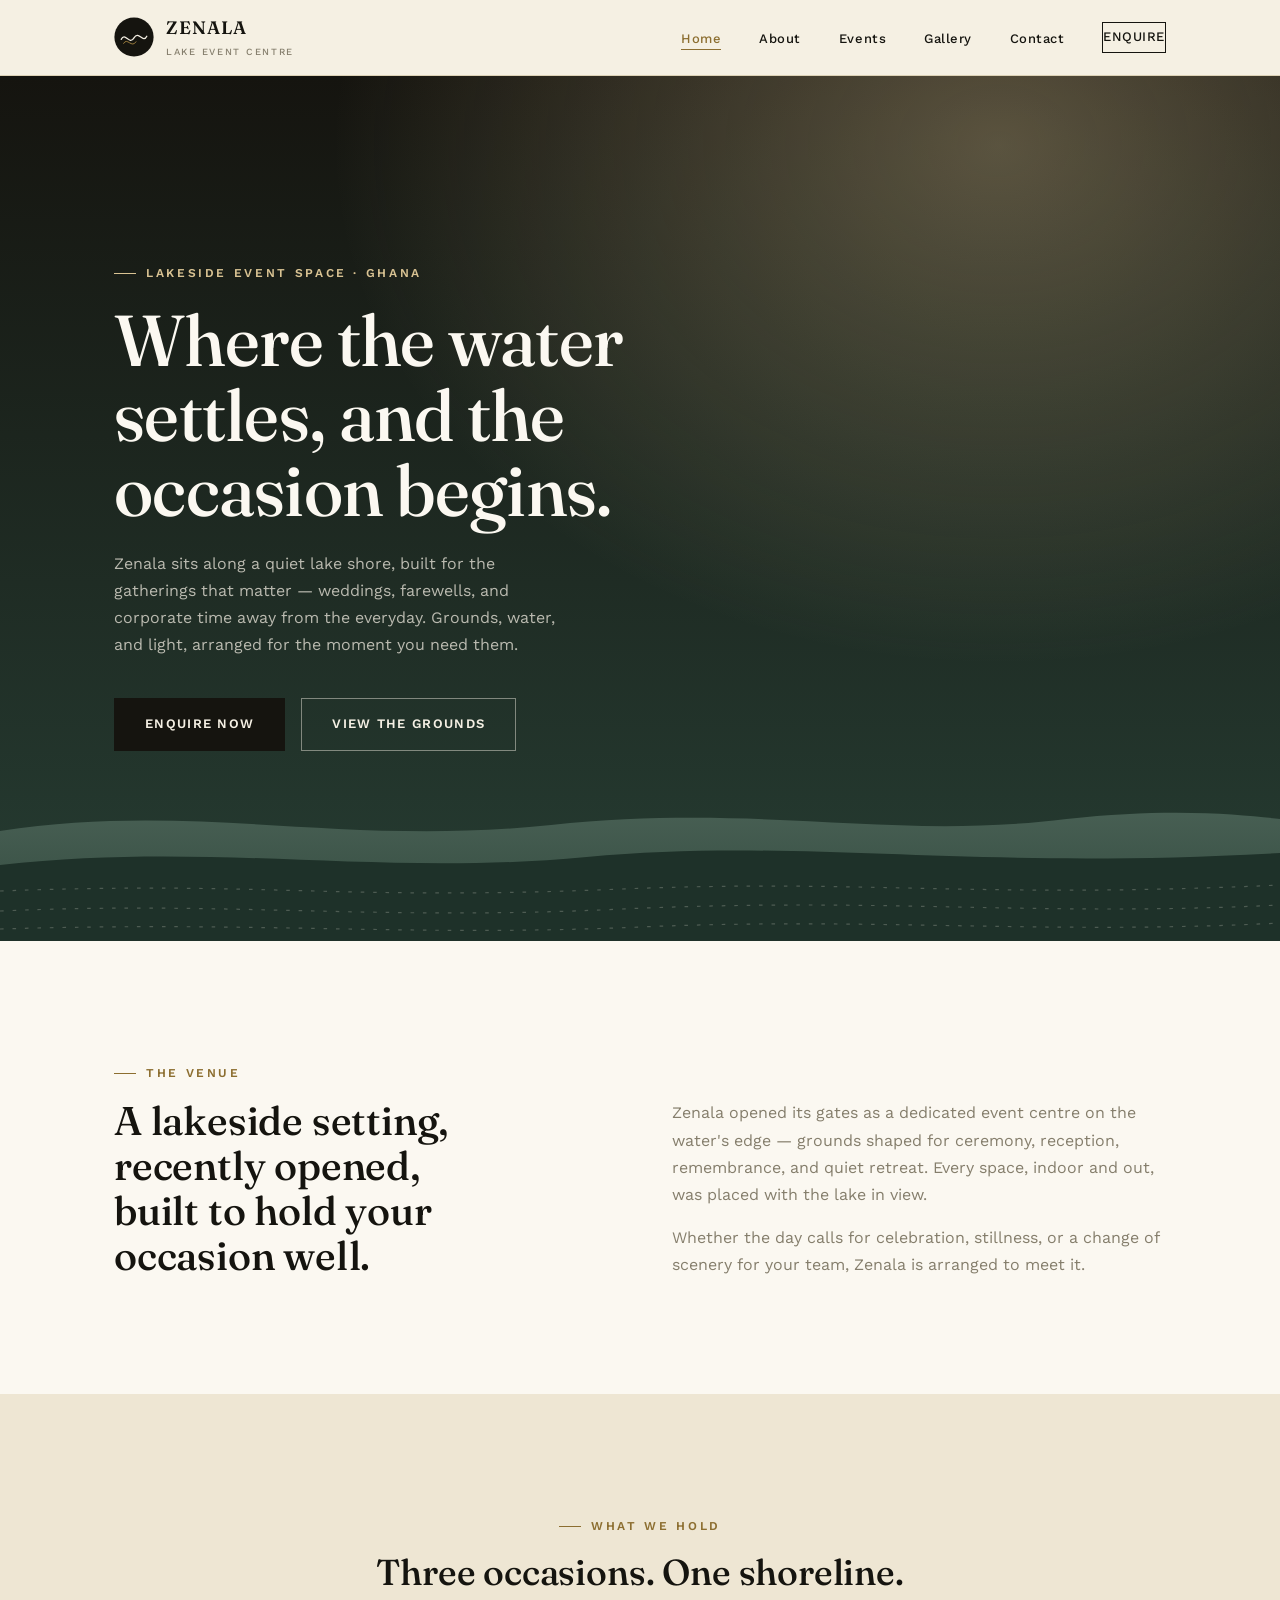
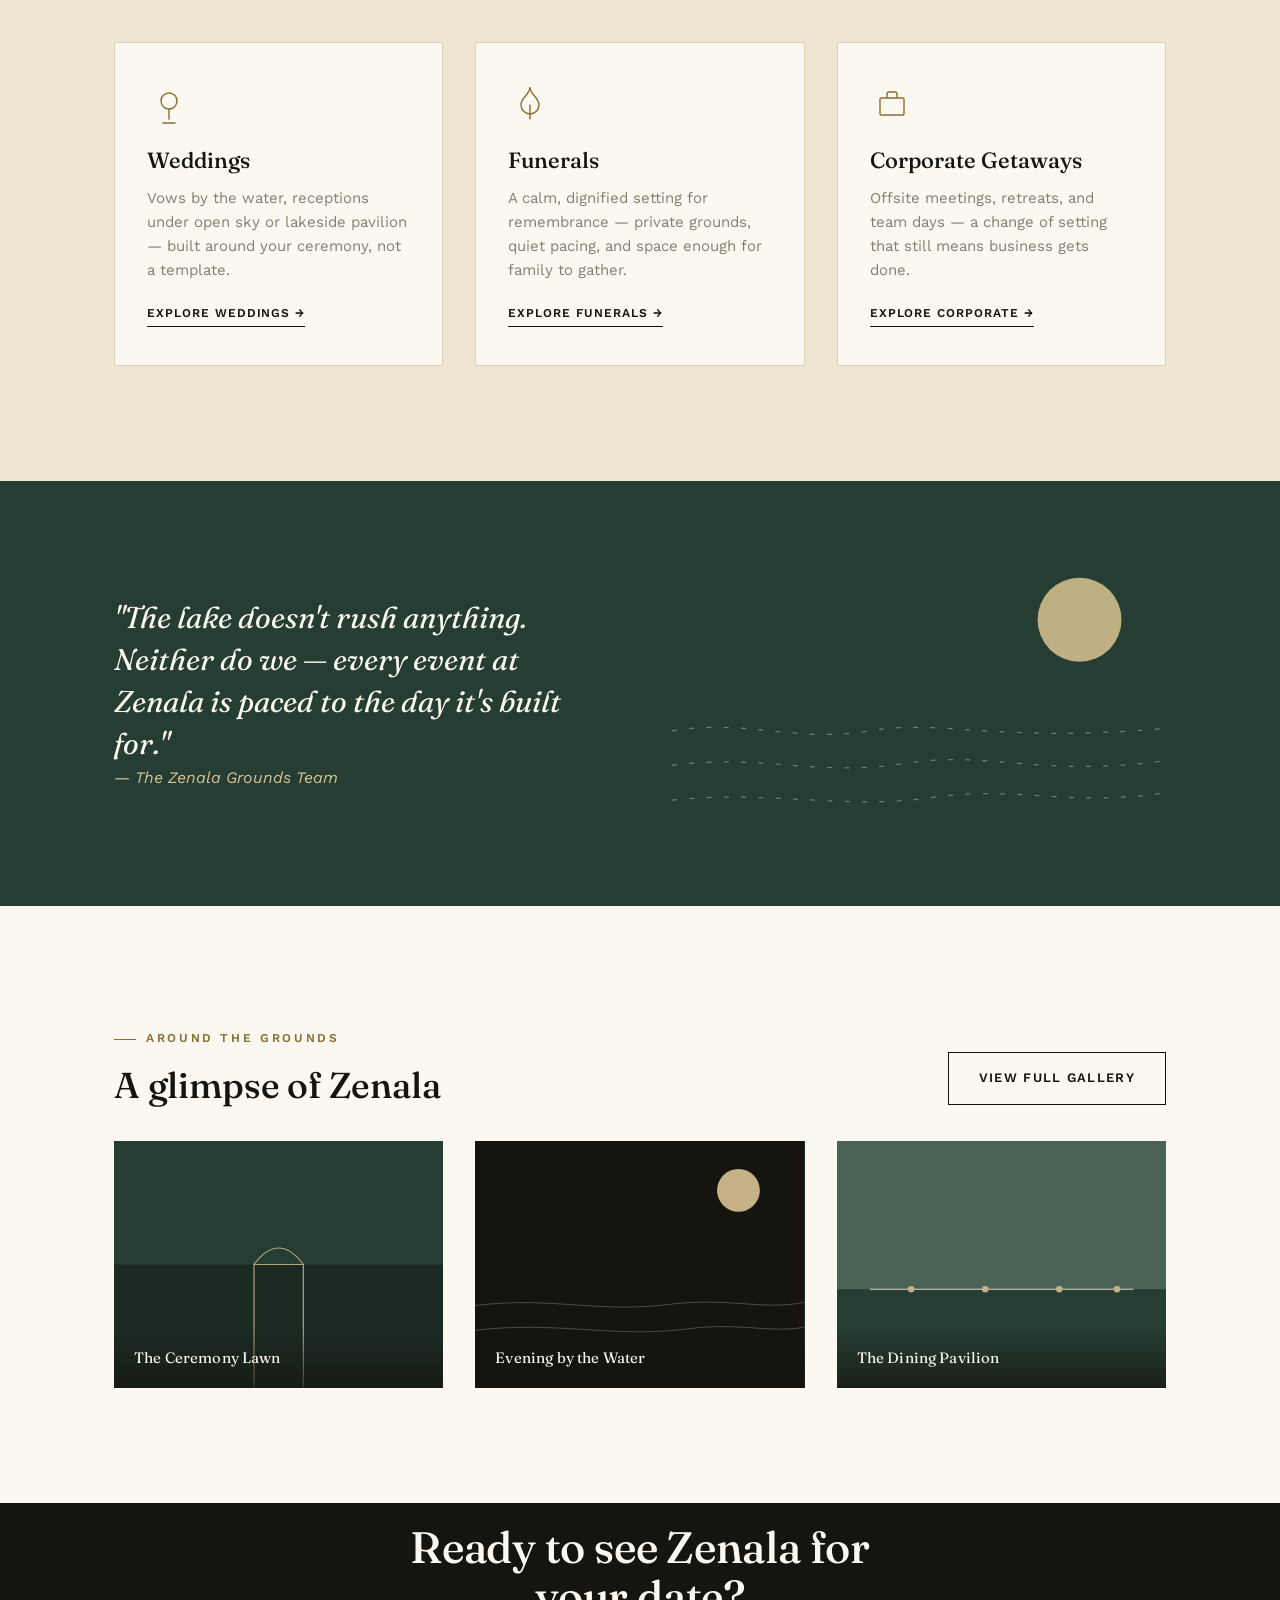
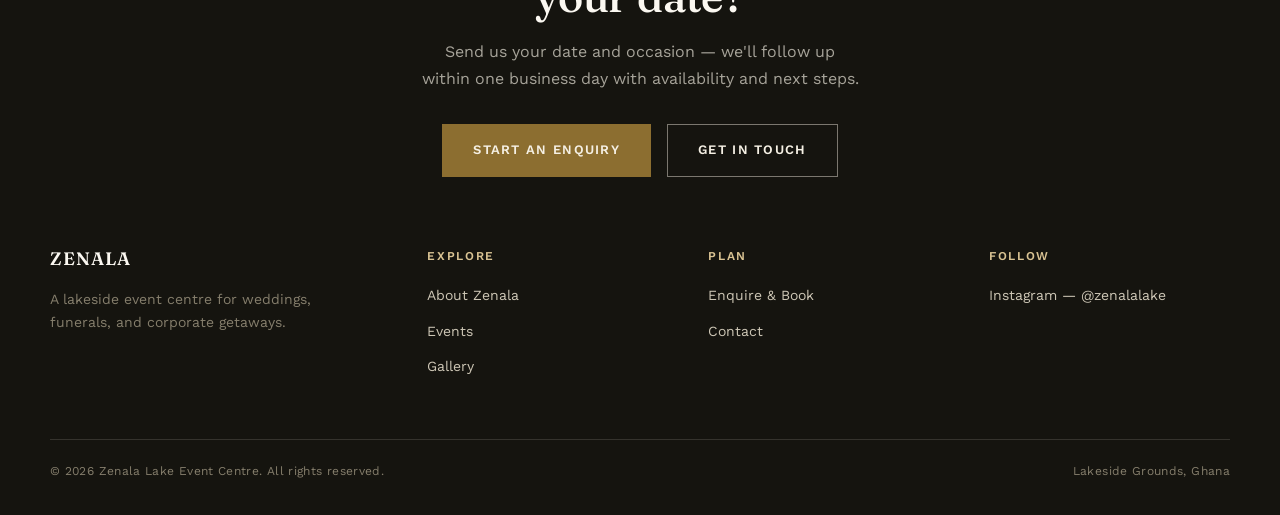
==== index.html @ 18d7e522 "feat: initial frontend" ====
<!DOCTYPE html>
<html lang="en">
  <head>
    <meta charset="UTF-8">
    <meta name="viewport" content="width=device-width, initial-scale=1.0">
    <title>Zenala Lake Event Centre — Weddings, Funerals & Corporate Getaways</title>
    <link rel="stylesheet" href="styles.css">
  </head>
<body>

<header class="site-header">
  <nav class="nav">
    <a class="brand" href="index.html" aria-label="Zenala home">
      <svg class="brand-mark" viewBox="0 0 100 100" xmlns="http://www.w3.org/2000/svg">
        <circle cx="50" cy="50" r="49" fill="#15140F"/>
        <path d="M18,56 C28,36 38,72 50,52 C62,32 72,68 82,48" stroke="#F5F0E4" stroke-width="3.2" fill="none" stroke-linecap="round"/>
        <path d="M24,66 C33,49 44,80 55,62" stroke="#AD8A44" stroke-width="2.4" fill="none" stroke-linecap="round" opacity="0.9"/>
      </svg>
      <span>
        <span class="brand-word">ZENALA</span>
        <span class="brand-sub">LAKE EVENT CENTRE</span>
      </span>
    </a>
    <button class="nav-toggle" aria-label="Toggle menu" aria-expanded="false">
      <span></span><span></span><span></span>
    </button>
    <ul class="nav-links">
      <li><a href="index.html" aria-current="page">Home</a></li>
      <li><a href="about.html">About</a></li>
      <li><a href="events.html">Events</a></li>
      <li><a href="gallery.html">Gallery</a></li>
      <li><a href="contact.html">Contact</a></li>
      <li><a class="btn btn-line nav-cta" href="enquire.html">Enquire</a></li>
    </ul>
  </nav>
</header>

<main>
  <!-- HERO -->
  <section class="hero">
    <div class="hero-scene" aria-hidden="true">
      <svg viewBox="0 0 1440 180" preserveAspectRatio="none" xmlns="http://www.w3.org/2000/svg">
        <defs>
          <linearGradient id="hillGrad1" x1="0" y1="0" x2="0" y2="1">
            <stop offset="0%" stop-color="#4B6357"/>
            <stop offset="100%" stop-color="#324A3E"/>
          </linearGradient>
        </defs>
        <path d="M0,70 C220,40 380,86 620,64 C860,42 1000,80 1200,58 C1320,46 1400,54 1440,58 L1440,180 L0,180 Z" fill="url(#hillGrad1)" opacity="0.9"/>
        <path d="M0,104 C240,80 420,116 660,96 C900,76 1080,110 1440,92 L1440,180 L0,180 Z" fill="#1E3129"/>
        <g stroke="#F5F0E4" stroke-opacity="0.22" stroke-width="1.2" fill="none">
          <path class="ripple-line" d="M0,130 C300,120 380,140 700,128 C980,118 1100,138 1440,124"/>
          <path class="ripple-line" d="M0,150 C260,140 420,160 700,148 C1000,136 1160,156 1440,144" style="animation-delay:-4s"/>
          <path class="ripple-line" d="M0,168 C300,160 460,176 720,166 C980,156 1180,174 1440,162" style="animation-delay:-8s"/>
        </g>
      </svg>
    </div>
    <div class="hero-inner">
      <span class="eyebrow">Lakeside Event Space · Ghana</span>
      <h1 class="h1" style="font-size:clamp(40px,6vw,72px); margin-top:20px;">Where the water settles, and the occasion begins.</h1>
      <p class="lede">Zenala sits along a quiet lake shore, built for the gatherings that matter — weddings, farewells, and corporate time away from the everyday. Grounds, water, and light, arranged for the moment you need them.</p>
      <div class="hero-actions">
        <a href="enquire.html" class="btn btn-primary">Enquire Now</a>
        <a href="gallery.html" class="btn btn-ghost">View the Grounds</a>
      </div>
    </div>
  </section>

  <!-- INTRO -->
  <section class="section section-paper">
    <div class="wrap">
      <div class="grid-2" style="align-items:end;">
        <div class="reveal">
          <span class="eyebrow">The Venue</span>
          <h2 class="h2 mt-16" style="font-size:clamp(28px,3.4vw,40px); max-width:14ch;">A lakeside setting, recently opened, built to hold your occasion well.</h2>
        </div>
        <div class="reveal">
          <p class="lede">Zenala opened its gates as a dedicated event centre on the water's edge — grounds shaped for ceremony, reception, remembrance, and quiet retreat. Every space, indoor and out, was placed with the lake in view.</p>
          <p class="lede mt-16">Whether the day calls for celebration, stillness, or a change of scenery for your team, Zenala is arranged to meet it.</p>
        </div>
      </div>
    </div>
  </section>

  <!-- OCCASIONS -->
  <section class="section section-soft">
    <div class="wrap">
      <div class="center reveal" style="max-width:640px; margin:0 auto 50px;">
        <span class="eyebrow" style="justify-content:center;">What We Hold</span>
        <h2 class="h2 mt-16" style="font-size:clamp(26px,3.2vw,36px);">Three occasions. One shoreline.</h2>
      </div>
      <div class="grid-3">
        <div class="occasion-card reveal">
          <svg class="occasion-icon" viewBox="0 0 44 44" fill="none" xmlns="http://www.w3.org/2000/svg">
            <path d="M14 20a8 8 0 1116 0 8 8 0 01-16 0z" stroke="currentColor" stroke-width="1.4"/>
            <path d="M22 28v10M16 42h12" stroke="currentColor" stroke-width="1.4" stroke-linecap="round"/>
          </svg>
          <h3>Weddings</h3>
          <p>Vows by the water, receptions under open sky or lakeside pavilion — built around your ceremony, not a template.</p>
          <a class="occasion-link" href="events.html#weddings">Explore Weddings &rarr;</a>
        </div>
        <div class="occasion-card reveal">
          <svg class="occasion-icon" viewBox="0 0 44 44" fill="none" xmlns="http://www.w3.org/2000/svg">
            <path d="M22 6c0 8-9 10-9 18a9 9 0 0018 0c0-8-9-10-9-18z" stroke="currentColor" stroke-width="1.4"/>
            <path d="M22 24v14" stroke="currentColor" stroke-width="1.4" stroke-linecap="round"/>
          </svg>
          <h3>Funerals</h3>
          <p>A calm, dignified setting for remembrance — private grounds, quiet pacing, and space enough for family to gather.</p>
          <a class="occasion-link" href="events.html#funerals">Explore Funerals &rarr;</a>
        </div>
        <div class="occasion-card reveal">
          <svg class="occasion-icon" viewBox="0 0 44 44" fill="none" xmlns="http://www.w3.org/2000/svg">
            <rect x="10" y="17" width="24" height="17" rx="1.2" stroke="currentColor" stroke-width="1.4"/>
            <path d="M17 17v-4a2 2 0 012-2h6a2 2 0 012 2v4" stroke="currentColor" stroke-width="1.4"/>
          </svg>
          <h3>Corporate Getaways</h3>
          <p>Offsite meetings, retreats, and team days — a change of setting that still means business gets done.</p>
          <a class="occasion-link" href="events.html#corporate">Explore Corporate &rarr;</a>
        </div>
      </div>
    </div>
  </section>

  <!-- SIGNATURE / PULLQUOTE -->
  <section class="section-tight section-lake">
    <div class="wrap">
      <div class="grid-2" style="align-items:center;">
        <div class="reveal">
          <p class="pullquote" style="color:var(--paper);">"The lake doesn't rush anything. Neither do we — every event at Zenala is paced to the day it's built for."</p>
          <cite style="color:var(--gold-soft);">— The Zenala Grounds Team</cite>
        </div>
        <div class="reveal" aria-hidden="true">
          <svg viewBox="0 0 400 220" xmlns="http://www.w3.org/2000/svg">
            <circle cx="330" cy="50" r="34" fill="#D9C393" opacity="0.85"/>
            <g stroke="#F5F0E4" stroke-opacity="0.35" fill="none" stroke-width="1">
              <path class="ripple-line" d="M0,140 C60,130 100,150 160,140 C220,130 260,150 400,138"/>
              <path class="ripple-line" d="M0,168 C70,158 120,178 190,166 C260,156 300,178 400,164" style="animation-delay:-5s"/>
              <path class="ripple-line" d="M0,196 C80,188 140,204 210,194 C280,184 320,202 400,190" style="animation-delay:-9s"/>
            </g>
          </svg>
        </div>
      </div>
    </div>
  </section>

  <!-- GALLERY TEASER -->
  <section class="section section-paper">
    <div class="wrap">
      <div style="display:flex; justify-content:space-between; align-items:flex-end; flex-wrap:wrap; gap:20px; margin-bottom:36px;">
        <div class="reveal">
          <span class="eyebrow">Around the Grounds</span>
          <h2 class="h2 mt-16" style="font-size:clamp(26px,3.2vw,36px);">A glimpse of Zenala</h2>
        </div>
        <a href="gallery.html" class="btn btn-line reveal">View Full Gallery</a>
      </div>
      <div class="grid-3">
        <div class="scene reveal">
          <svg viewBox="0 0 400 300" preserveAspectRatio="xMidYMid slice" xmlns="http://www.w3.org/2000/svg">
            <rect width="400" height="300" fill="#263D33"/>
            <rect width="400" height="150" y="150" fill="#1B2B24"/>
            <g stroke="#D9C393" stroke-width="1.4" opacity="0.8">
              <path d="M170,300 L170,150 L230,150 L230,300" fill="none"/>
              <path d="M170,150 Q200,110 230,150" fill="none"/>
            </g>
          </svg>
          <span class="scene-caption">The Ceremony Lawn</span>
        </div>
        <div class="scene reveal">
          <svg viewBox="0 0 400 300" preserveAspectRatio="xMidYMid slice" xmlns="http://www.w3.org/2000/svg">
            <rect width="400" height="300" fill="#15140F"/>
            <circle cx="320" cy="60" r="26" fill="#D9C393" opacity="0.9"/>
            <g stroke="#F5F0E4" stroke-opacity="0.3" fill="none">
              <path d="M0,200 C90,188 150,210 240,198 C310,190 350,206 400,196" stroke-width="1"/>
              <path d="M0,230 C100,218 170,240 260,228 C320,220 360,234 400,226" stroke-width="1"/>
            </g>
          </svg>
          <span class="scene-caption">Evening by the Water</span>
        </div>
        <div class="scene reveal">
          <svg viewBox="0 0 400 300" preserveAspectRatio="xMidYMid slice" xmlns="http://www.w3.org/2000/svg">
            <rect width="400" height="300" fill="#4B6357"/>
            <rect width="400" height="120" y="180" fill="#263D33"/>
            <g stroke="#F5F0E4" stroke-width="1.3" opacity="0.85">
              <line x1="40" y1="180" x2="360" y2="180"/>
              <circle cx="90" cy="180" r="4" fill="#D9C393" stroke="none"/>
              <circle cx="180" cy="180" r="4" fill="#D9C393" stroke="none"/>
              <circle cx="270" cy="180" r="4" fill="#D9C393" stroke="none"/>
              <circle cx="340" cy="180" r="4" fill="#D9C393" stroke="none"/>
            </g>
          </svg>
          <span class="scene-caption">The Dining Pavilion</span>
        </div>
      </div>
    </div>
  </section>

  <!-- CTA BAND -->
  <section class="section-dark">
    <div class="wrap center" style="padding:20px 0 10px;">
      <h2 class="h2 reveal" style="font-size:clamp(28px,3.6vw,44px); color:var(--paper); max-width:18ch; margin:0 auto;">Ready to see Zenala for your date?</h2>
      <p class="lede reveal mt-16" style="color:rgba(245,240,228,.65); max-width:44ch; margin:16px auto 0;">Send us your date and occasion — we'll follow up within one business day with availability and next steps.</p>
      <div class="hero-actions reveal" style="justify-content:center; margin-top:32px;">
        <a href="enquire.html" class="btn btn-primary" style="background:var(--gold-deep); border-color:var(--gold-deep);">Start an Enquiry</a>
        <a href="contact.html" class="btn btn-ghost">Get in Touch</a>
      </div>
    </div>
  </section>
</main>

<footer class="site-footer">
  <div class="wrap footer-top">
    <div class="footer-brand">
      <span class="brand-word">ZENALA</span>
      <p>A lakeside event centre for weddings, funerals, and corporate getaways.</p>
    </div>
    <div class="footer-col">
      <h4>Explore</h4>
      <ul>
        <li><a href="about.html">About Zenala</a></li>
        <li><a href="events.html">Events</a></li>
        <li><a href="gallery.html">Gallery</a></li>
      </ul>
    </div>
    <div class="footer-col">
      <h4>Plan</h4>
      <ul>
        <li><a href="enquire.html">Enquire &amp; Book</a></li>
        <li><a href="contact.html">Contact</a></li>
      </ul>
    </div>
    <div class="footer-col">
      <h4>Follow</h4>
      <ul>
        <li><a href="#">Instagram — @zenalalake</a></li>
      </ul>
    </div>
  </div>
  <div class="wrap footer-bottom">
    <span>&copy; 2026 Zenala Lake Event Centre. All rights reserved.</span>
    <span>Lakeside Grounds, Ghana</span>
  </div>
</footer>

<script src="script.js"></script>
</body>
</html>
---- styles.css ----
/* ==========================================================================
   ZENALA LAKE EVENT CENTRE — design tokens & shared styles
   Display: Fraunces (warm, high-contrast serif — the venue's editorial voice)
   Body:    Work Sans (quiet, geometric, does not compete with the serif)
   Palette: ink / cream / brass-gold / deep lake green / stone
   ========================================================================== */

@import url('https://fonts.googleapis.com/css2?family=Fraunces:ital,opsz,wght@0,9..144,300;0,9..144,400;0,9..144,500;0,9..144,600;1,9..144,400;1,9..144,500&family=Work+Sans:wght@300;400;500;600&display=swap');

:root{
  --ink:        #15140F;
  --ink-soft:   #23231B;
  --cream:      #F5F0E4;
  --cream-soft: #EEE6D3;
  --paper:      #FBF8F1;
  --gold:       #AD8A44;
  --gold-deep:  #8C6E30;
  --gold-soft:  #D9C393;
  --lake:       #263D33;
  --lake-soft:  #435A4D;
  --stone:      #857E6C;
  --line:       #DDD2B6;
  --white:      #FFFFFF;

  --display: 'Fraunces', serif;
  --body: 'Work Sans', sans-serif;

  --container: 1180px;
  --gutter: clamp(24px, 5vw, 64px);

  --ease: cubic-bezier(.4,0,.2,1);
}

*, *::before, *::after{ box-sizing: border-box; }
html{ scroll-behavior: smooth; }
@media (prefers-reduced-motion: reduce){
  html{ scroll-behavior: auto; }
  *, *::before, *::after{ animation-duration: 0.001ms !important; animation-iteration-count: 1 !important; transition-duration: 0.001ms !important; scroll-behavior: auto !important; }
}

body{
  margin:0;
  font-family: var(--body);
  color: var(--ink);
  background: var(--cream);
  font-weight: 400;
  line-height: 1.6;
  -webkit-font-smoothing: antialiased;
}

img, svg{ display:block; max-width:100%; }
a{ color: inherit; text-decoration:none; }
button{ font-family: inherit; cursor:pointer; }
ul{ margin:0; padding:0; list-style:none; }
h1,h2,h3,h4,p{ margin:0; }

:focus-visible{
  outline: 2px solid var(--gold);
  outline-offset: 3px;
}

.wrap{
  max-width: var(--container);
  margin: 0 auto;
  padding-left: var(--gutter);
  padding-right: var(--gutter);
}

.eyebrow{
  display:inline-flex;
  align-items:center;
  gap: 10px;
  font-family: var(--body);
  font-size: 12px;
  font-weight: 600;
  letter-spacing: .22em;
  text-transform: uppercase;
  color: var(--gold-deep);
}
.eyebrow::before{
  content:"";
  width: 22px; height:1px;
  background: var(--gold-deep);
}

h1, .h1{
  font-family: var(--display);
  font-optical-sizing: auto;
  font-weight: 500;
  letter-spacing: -0.01em;
  line-height: 1.04;
  color: var(--ink);
}
h2, .h2{
  font-family: var(--display);
  font-weight: 500;
  letter-spacing: -0.005em;
  line-height: 1.12;
  color: var(--ink);
}
h3, .h3{
  font-family: var(--display);
  font-weight: 500;
  line-height: 1.2;
  color: var(--ink);
}

.lede{
  font-family: var(--body);
  font-weight: 400;
  color: var(--stone);
  line-height: 1.7;
}

.btn{
  display:inline-flex;
  align-items:center;
  justify-content:center;
  gap:10px;
  padding: 15px 30px;
  font-family: var(--body);
  font-size: 13px;
  font-weight: 600;
  letter-spacing: .1em;
  text-transform: uppercase;
  border: 1px solid transparent;
  transition: all .3s var(--ease);
  white-space: nowrap;
}
.btn-primary{
  background: var(--ink);
  color: var(--cream);
  border-color: var(--ink);
}
.btn-primary:hover{
  background: var(--gold-deep);
  border-color: var(--gold-deep);
}
.btn-ghost{
  background: transparent;
  color: var(--cream);
  border-color: rgba(245,240,228,.45);
}
.btn-ghost:hover{
  border-color: var(--cream);
  background: rgba(245,240,228,.08);
}
.btn-line{
  background: transparent;
  color: var(--ink);
  border-color: var(--ink);
}
.btn-line:hover{
  background: var(--ink);
  color: var(--cream);
}

/* ---------------------------------------------------------------------- */
/* NAV                                                                    */
/* ---------------------------------------------------------------------- */
.site-header{
  position: sticky;
  top:0;
  z-index: 100;
  background: rgba(245,240,228,.86);
  backdrop-filter: blur(10px) saturate(1.1);
  border-bottom: 1px solid var(--line);
}
.nav{
  display:flex;
  align-items:center;
  justify-content:space-between;
  padding: 16px var(--gutter);
  max-width: var(--container);
  margin: 0 auto;
}
.brand{
  display:flex;
  align-items:center;
  gap: 12px;
}
.brand-mark{ width: 40px; height:40px; flex:none; }
.brand-word{
  font-family: var(--display);
  font-size: 18px;
  font-weight: 600;
  letter-spacing: .06em;
  line-height:1.1;
}
.brand-sub{
  display:block;
  font-family: var(--body);
  font-size: 9.5px;
  font-weight: 500;
  letter-spacing: .18em;
  color: var(--stone);
  margin-top: 2px;
}
.nav-links{
  display:flex;
  align-items:center;
  gap: clamp(18px, 3vw, 38px);
}
.nav-links a{
  font-size: 13px;
  font-weight: 500;
  letter-spacing: .04em;
  color: var(--ink);
  position: relative;
  padding: 4px 0;
}
.nav-links a::after{
  content:"";
  position:absolute;
  left:0; right:100%;
  bottom:0;
  height:1px;
  background: var(--gold-deep);
  transition: right .3s var(--ease);
}
.nav-links a:hover::after,
.nav-links a[aria-current="page"]::after{
  right:0;
}
.nav-links a[aria-current="page"]{ color: var(--gold-deep); }
.nav-cta{
  padding: 10px 20px;
  font-size: 12px;
}
.nav-toggle{ display:none; }

@media (max-width: 860px){
  .nav-links{
    position:fixed;
    top: 65px; right:0; bottom:0; left:0;
    height: calc(100vh - 65px);
    background: var(--cream);
    flex-direction:column;
    align-items:flex-start;
    padding: 30px var(--gutter);
    gap: 26px;
    display:none;
    border-top: 1px solid var(--line);
    overflow-y:auto;
  }
  .nav-links.open{ display:flex; }
  .nav-links a{ font-size: 20px; font-family: var(--display); }
  .nav-toggle{
    display:flex;
    flex-direction:column;
    gap:5px;
    background:none;
    border:none;
    padding:6px;
  }
  .nav-toggle span{ width:22px; height:1px; background:var(--ink); display:block; }
}

/* ---------------------------------------------------------------------- */
/* WAVE DIVIDERS / SIGNATURE MOTIF                                        */
/* ---------------------------------------------------------------------- */
.wave-divider{ display:block; width:100%; line-height:0; }
.wave-divider svg{ width:100%; height:auto; display:block; }

.ripple-line{
  stroke-dasharray: 4 10;
  animation: driftline 14s linear infinite;
}
@keyframes driftline{
  to{ stroke-dashoffset: -140; }
}

/* ---------------------------------------------------------------------- */
/* HERO (shared skeleton, page-specific content)                          */
/* ---------------------------------------------------------------------- */
.hero{
  position: relative;
  background:
    radial-gradient(52% 60% at 78% 8%, rgba(217,195,147,.35) 0%, rgba(217,195,147,0) 100%),
    linear-gradient(180deg, var(--ink) 0%, var(--lake) 100%);
  color: var(--cream);
  overflow:hidden;
}
.hero-inner{
  position:relative;
  z-index:2;
  max-width: var(--container);
  margin:0 auto;
  padding: clamp(120px,16vw,180px) var(--gutter) clamp(150px,15vw,190px);
}
.hero-scene{
  position:absolute; left:0; right:0; bottom:0; z-index:1;
  height: clamp(110px, 16vw, 180px);
  line-height:0;
}
.hero-scene svg{ width:100%; height:100%; display:block; }
.hero .eyebrow{ color: var(--gold-soft); }
.hero .eyebrow::before{ background: var(--gold-soft); }
.hero h1{ color: var(--paper); max-width: 15ch; }
.hero .lede{ color: rgba(245,240,228,.72); max-width: 46ch; margin-top:22px; }
.hero-actions{ display:flex; gap:16px; margin-top:40px; flex-wrap:wrap; }

.hero.compact .hero-inner{ padding: clamp(90px,12vw,130px) var(--gutter) clamp(64px,8vw,90px); }

/* ---------------------------------------------------------------------- */
/* SECTIONS                                                                */
/* ---------------------------------------------------------------------- */
section{ position:relative; }
.section{ padding: clamp(70px, 9vw, 120px) 0; }
.section-tight{ padding: clamp(50px,6vw,80px) 0; }
.section-dark{ background: var(--ink); color: var(--cream); }
.section-lake{ background: var(--lake); color: var(--cream); }
.section-paper{ background: var(--paper); }
.section-soft{ background: var(--cream-soft); }

.hr{ border:none; border-top:1px solid var(--line); margin: 0; }
.hr-dark{ border-top:1px solid rgba(245,240,228,.16); }

/* Two-col grid utilities */
.grid-2{ display:grid; grid-template-columns: 1fr 1fr; gap: clamp(30px,5vw,80px); }
.grid-3{ display:grid; grid-template-columns: repeat(3,1fr); gap: clamp(20px,3vw,32px); }
@media (max-width: 860px){
  .grid-2{ grid-template-columns: 1fr; }
  .grid-3{ grid-template-columns: 1fr; }
}

/* Occasion cards */
.occasion-card{
  border: 1px solid var(--line);
  background: var(--paper);
  padding: 38px 32px;
  transition: border-color .3s var(--ease), transform .3s var(--ease);
}
.occasion-card:hover{ border-color: var(--gold); transform: translateY(-4px); }
.occasion-icon{ width:44px; height:44px; margin-bottom:22px; color: var(--gold-deep); }
.occasion-card h3{ font-size: 22px; margin-bottom:12px; }
.occasion-card p{ color: var(--stone); font-size:15px; }
.occasion-link{
  display:inline-flex; align-items:center; gap:8px;
  margin-top:22px; font-size:12px; font-weight:600; letter-spacing:.08em; text-transform:uppercase;
  color: var(--ink); border-bottom:1px solid var(--ink); padding-bottom:3px;
}

/* Illustrated scene panels (used in place of photography) */
.scene{
  position:relative;
  aspect-ratio: 4/3;
  overflow:hidden;
  background: var(--lake);
}
.scene svg{ position:absolute; top:0; right:0; bottom:0; left:0; width:100%; height:100%; }
.scene-caption{
  position:absolute; left:0; right:0; bottom:0;
  padding: 18px 20px;
  background: linear-gradient(0deg, rgba(21,20,15,.72), transparent);
  color: var(--paper);
  font-family: var(--display);
  font-size: 15px;
  letter-spacing:.01em;
}

/* Footer */
.site-footer{
  background: var(--ink);
  color: var(--cream-soft);
}
.footer-top{
  padding: 60px 0 50px;
  display:grid;
  grid-template-columns: 1.4fr 1fr 1fr 1fr;
  gap: 40px;
}
@media (max-width: 860px){
  .footer-top{ grid-template-columns: 1fr 1fr; }
}
.footer-brand .brand-word{ color: var(--paper); }
.footer-brand p{ margin-top:16px; color: var(--stone); font-size:14px; max-width: 30ch; }
.footer-col h4{
  font-family: var(--body); font-size:12px; font-weight:600; letter-spacing:.14em;
  text-transform:uppercase; color: var(--gold-soft); margin-bottom:16px;
}
.footer-col li{ margin-bottom:10px; }
.footer-col a{ font-size:14px; color: var(--cream-soft); opacity:.85; }
.footer-col a:hover{ opacity:1; color: var(--gold-soft); }
.footer-bottom{
  border-top: 1px solid rgba(245,240,228,.14);
  padding: 22px 0 34px;
  display:flex; justify-content:space-between; align-items:center; flex-wrap:wrap; gap:12px;
  font-size:12px; color: var(--stone); letter-spacing:.03em;
}

/* Reveal utility retained as a no-op: content must always be visible
   regardless of how the page is captured (manual scroll, full-page
   screenshot tools, etc. don't all trigger IntersectionObserver the
   same way) — reliability beats a subtle scroll animation here. */
.reveal{ opacity:1; transform:none; }

/* Forms */
.field{ margin-bottom: 22px; }
.field label{
  display:block; font-size:12px; font-weight:600; letter-spacing:.08em; text-transform:uppercase;
  color: var(--stone); margin-bottom:9px;
}
.field input, .field select, .field textarea{
  width:100%;
  background: var(--paper);
  border: 1px solid var(--line);
  padding: 14px 16px;
  font-family: var(--body);
  font-size: 15px;
  color: var(--ink);
  transition: border-color .25s var(--ease);
}
.field input:focus, .field select:focus, .field textarea:focus{
  border-color: var(--gold);
  outline:none;
}
.field textarea{ resize: vertical; min-height: 120px; }
.field-row{ display:grid; grid-template-columns:1fr 1fr; gap:20px; }
@media (max-width:600px){ .field-row{ grid-template-columns:1fr; } }

/* Steps (real sequence -> numbering justified) */
.step{ display:flex; gap:18px; }
.step + .step{ margin-top:26px; }
.step-num{
  font-family: var(--display); font-size:20px; color: var(--gold);
  border: 1px solid var(--gold-soft);
  width:40px; height:40px; flex:none;
  display:flex; align-items:center; justify-content:center;
}
.step h4{ font-family: var(--body); font-weight:600; font-size:15px; margin-bottom:4px; }
.step p{ font-size:14px; color: var(--stone); }

/* Pull quote */
.pullquote{
  font-family: var(--display);
  font-style: italic;
  font-weight: 400;
  font-size: clamp(22px, 3vw, 30px);
  line-height: 1.4;
  color: var(--ink);
}
.pullquote cite{
  display:block; margin-top:18px; font-style:normal; font-family: var(--body);
  font-size:12px; letter-spacing:.1em; text-transform:uppercase; color: var(--stone);
}

/* Value / expect list */
.value-item{ display:flex; gap:16px; padding: 22px 0; }
.value-item + .value-item{ border-top: 1px solid var(--line); }
.value-icon{ width:26px; height:26px; flex:none; color: var(--gold-deep); margin-top:4px; }
.value-item h4{ font-family: var(--display); font-size:18px; font-weight:500; margin-bottom:6px; }
.value-item p{ font-size:14px; color: var(--stone); }

/* Utility */
.center{ text-align:center; }
.mt-8{ margin-top:8px; } .mt-16{ margin-top:16px; } .mt-24{ margin-top:24px; }
.mt-32{ margin-top:32px; } .mt-48{ margin-top:48px; } .mt-64{ margin-top:64px; }
.muted{ color: var(--stone); }
.tag-row{ display:flex; gap:10px; flex-wrap:wrap; }
.tag{
  font-size:11px; letter-spacing:.08em; text-transform:uppercase; color: var(--gold-deep);
  border:1px solid var(--gold-soft); padding:6px 12px;
}
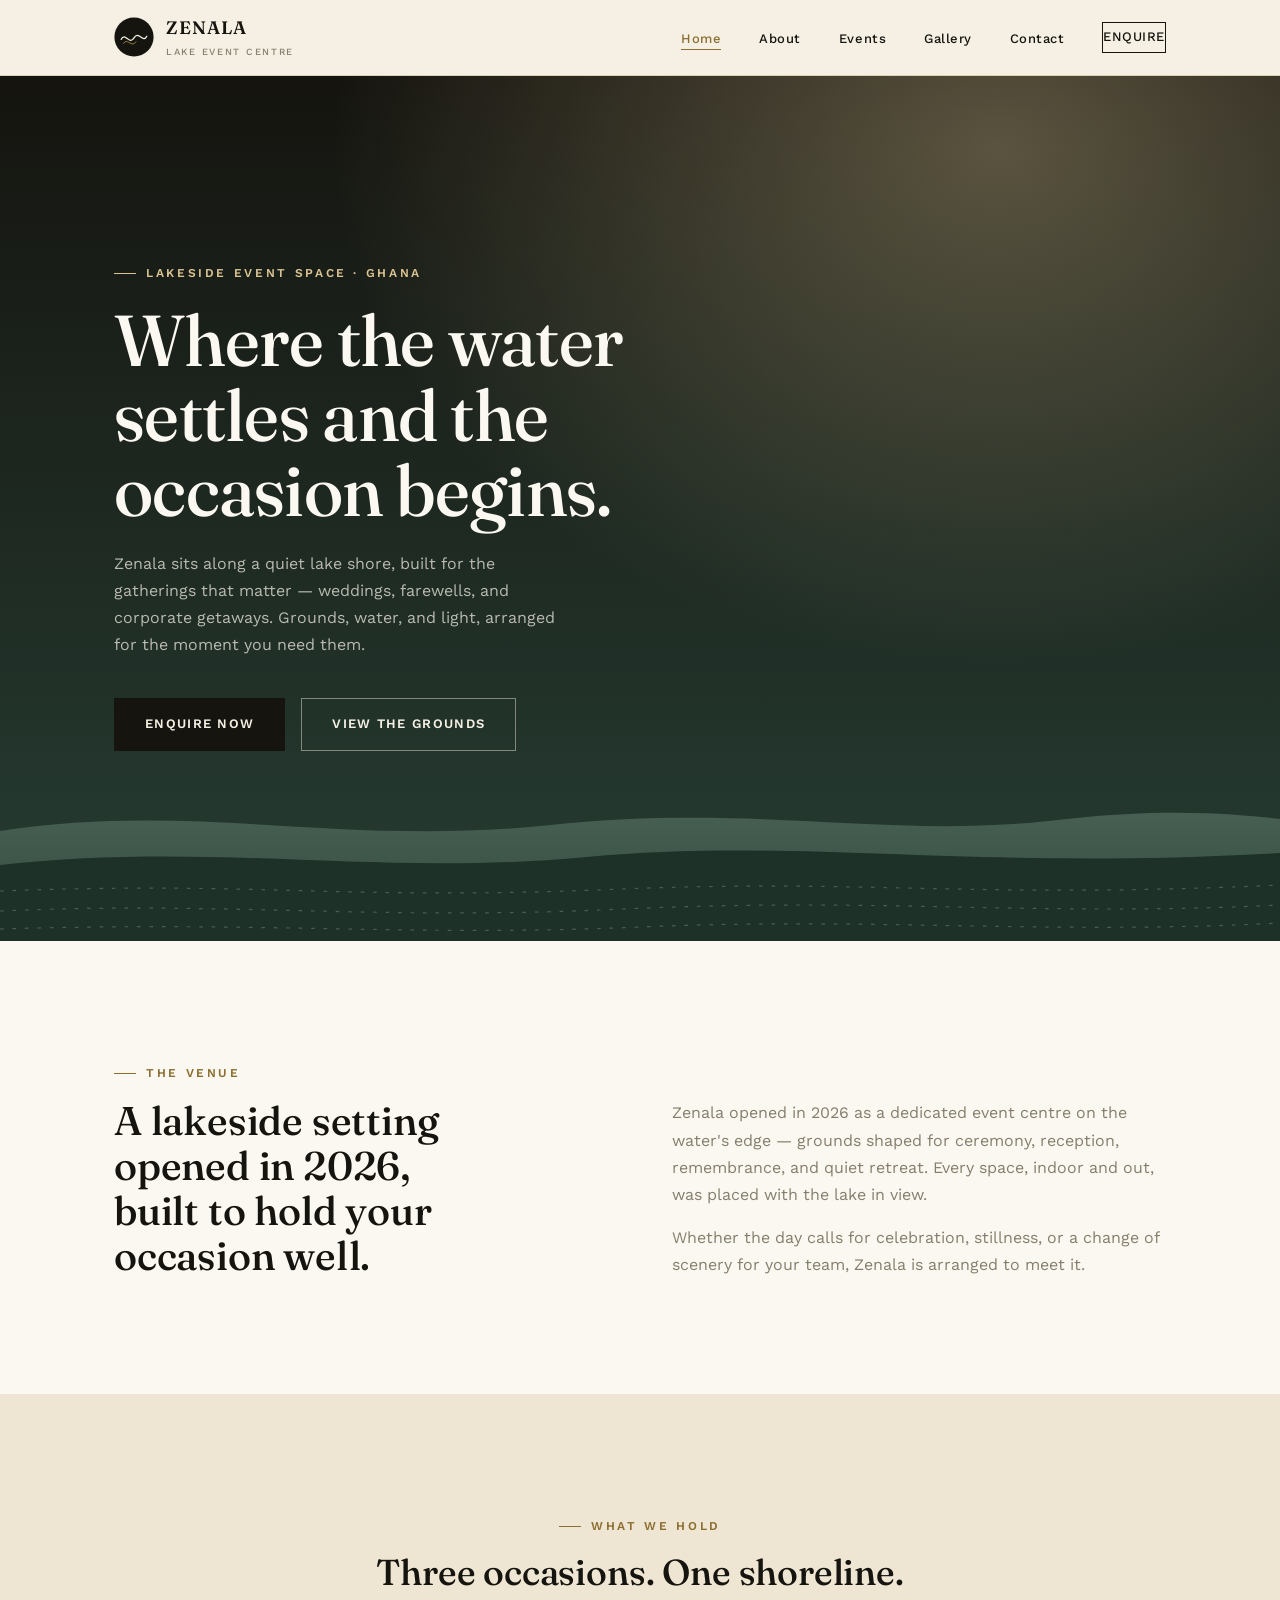
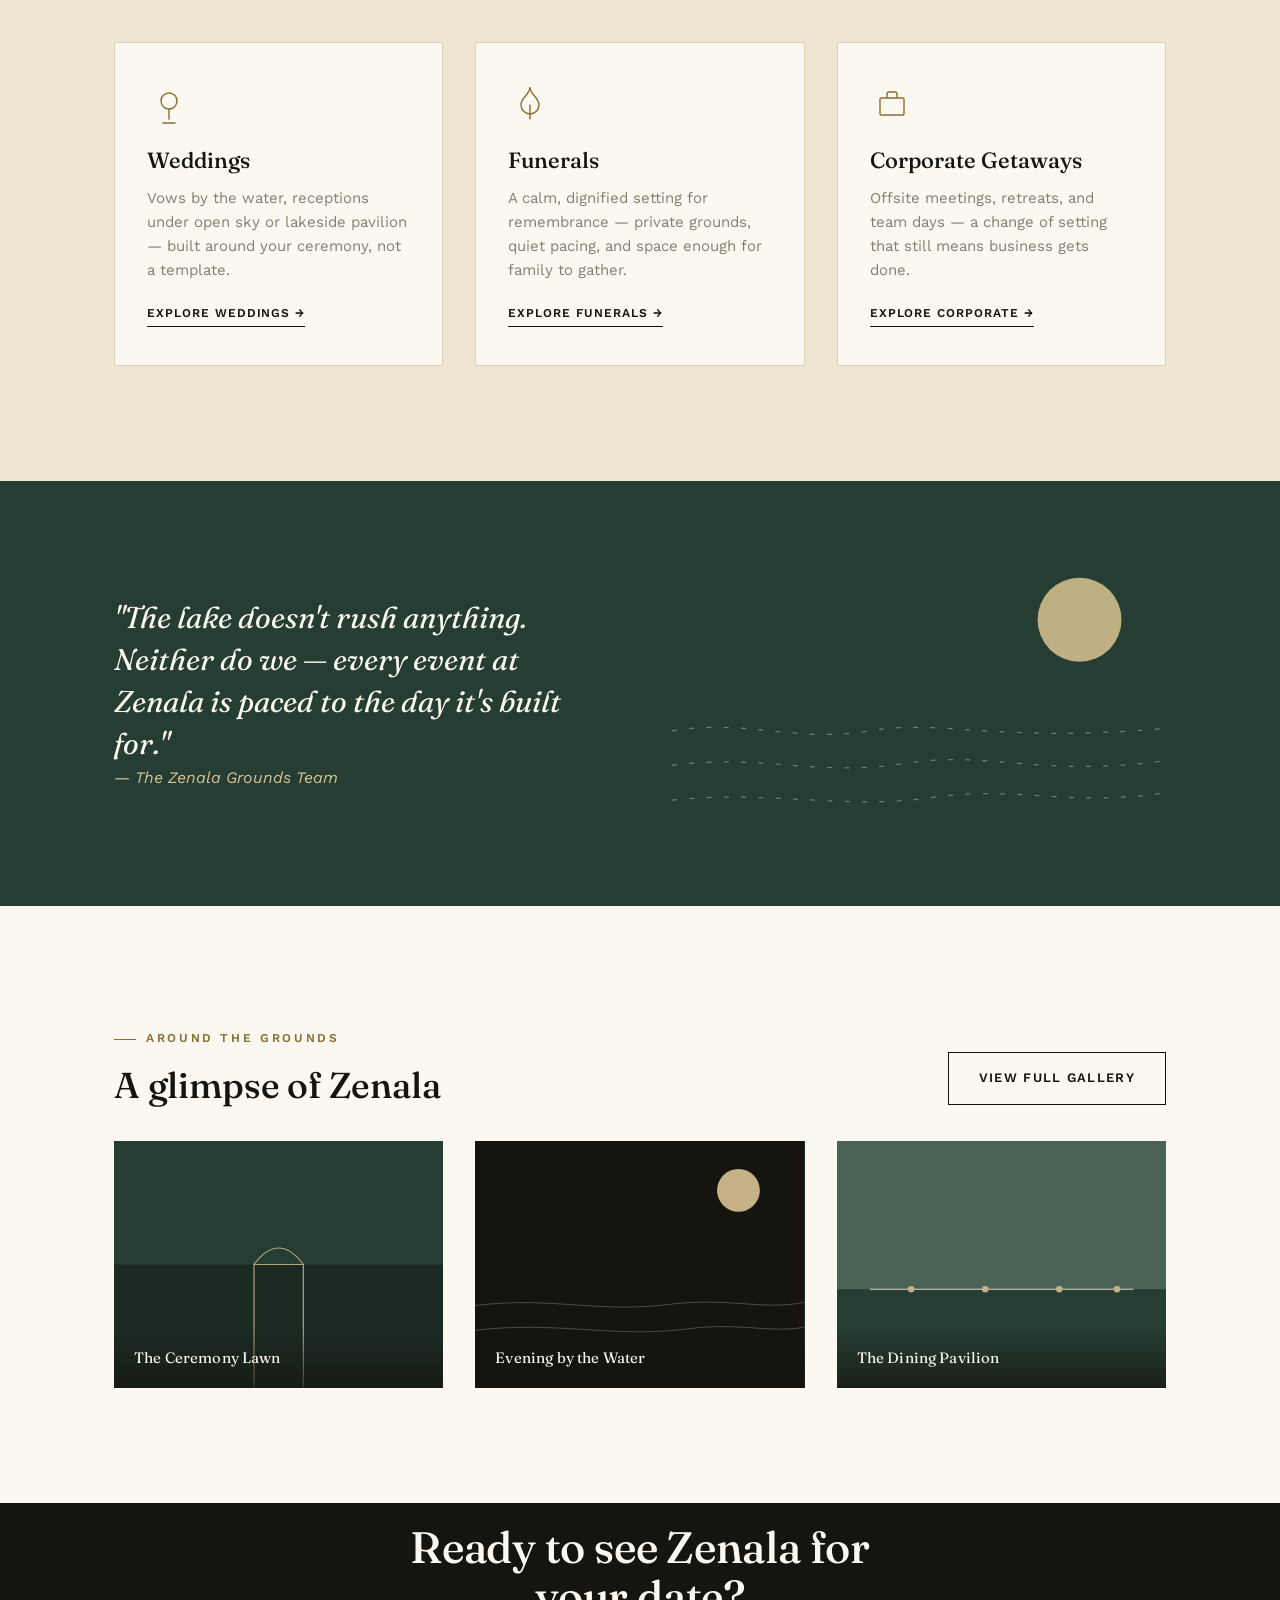
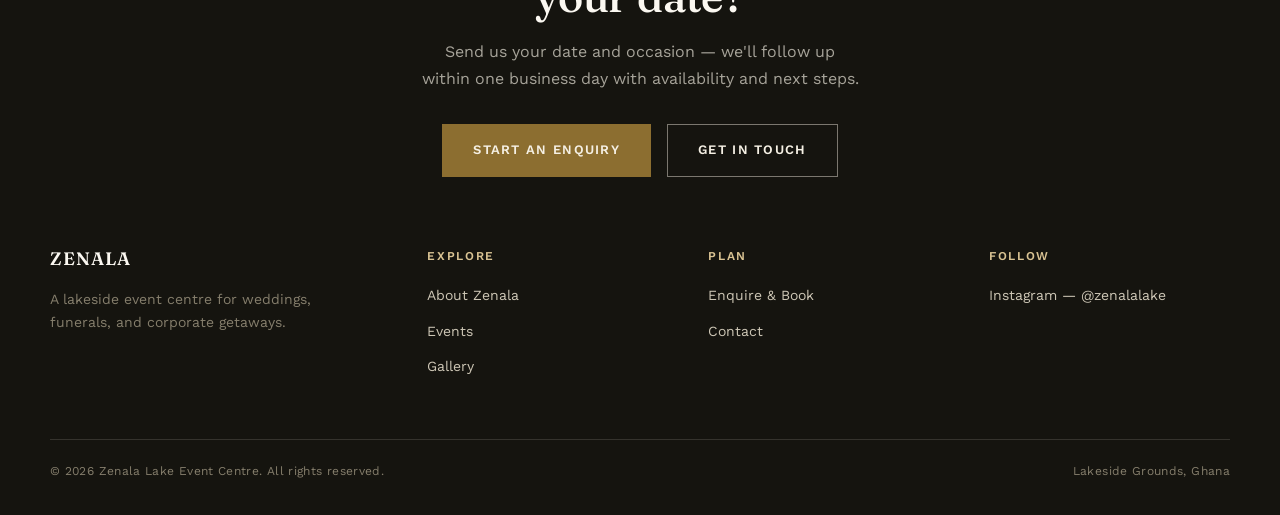
==== commit 86e351fe: "Refine site copy: strip placeholder artifacts and tighten messaging - Remove decorative dash bullets" ====
--- a/index.html
+++ b/index.html
@@ -57,8 +57,8 @@
     </div>
     <div class="hero-inner">
       <span class="eyebrow">Lakeside Event Space · Ghana</span>
-      <h1 class="h1" style="font-size:clamp(40px,6vw,72px); margin-top:20px;">Where the water settles, and the occasion begins.</h1>
-      <p class="lede">Zenala sits along a quiet lake shore, built for the gatherings that matter — weddings, farewells, and corporate time away from the everyday. Grounds, water, and light, arranged for the moment you need them.</p>
+      <h1 class="h1" style="font-size:clamp(40px,6vw,72px); margin-top:20px;">Where the water settles and the occasion begins.</h1>
+      <p class="lede">Zenala sits along a quiet lake shore, built for the gatherings that matter — weddings, farewells, and corporate getaways. Grounds, water, and light, arranged for the moment you need them.</p>
       <div class="hero-actions">
         <a href="enquire.html" class="btn btn-primary">Enquire Now</a>
         <a href="gallery.html" class="btn btn-ghost">View the Grounds</a>
@@ -72,10 +72,10 @@
       <div class="grid-2" style="align-items:end;">
         <div class="reveal">
           <span class="eyebrow">The Venue</span>
-          <h2 class="h2 mt-16" style="font-size:clamp(28px,3.4vw,40px); max-width:14ch;">A lakeside setting, recently opened, built to hold your occasion well.</h2>
-        </div>
-        <div class="reveal">
-          <p class="lede">Zenala opened its gates as a dedicated event centre on the water's edge — grounds shaped for ceremony, reception, remembrance, and quiet retreat. Every space, indoor and out, was placed with the lake in view.</p>
+          <h2 class="h2 mt-16" style="font-size:clamp(28px,3.4vw,40px); max-width:14ch;">A lakeside setting opened in 2026, built to hold your occasion well.</h2>
+        </div>
+        <div class="reveal">
+          <p class="lede">Zenala opened in 2026 as a dedicated event centre on the water's edge — grounds shaped for ceremony, reception, remembrance, and quiet retreat. Every space, indoor and out, was placed with the lake in view.</p>
           <p class="lede mt-16">Whether the day calls for celebration, stillness, or a change of scenery for your team, Zenala is arranged to meet it.</p>
         </div>
       </div>
@@ -231,7 +231,7 @@
     <div class="footer-col">
       <h4>Follow</h4>
       <ul>
-        <li><a href="#">Instagram — @zenalalake</a></li>
+        <li><a href="https://www.instagram.com/zenalalake/">Instagram — @zenalalake</a></li>
       </ul>
     </div>
   </div>
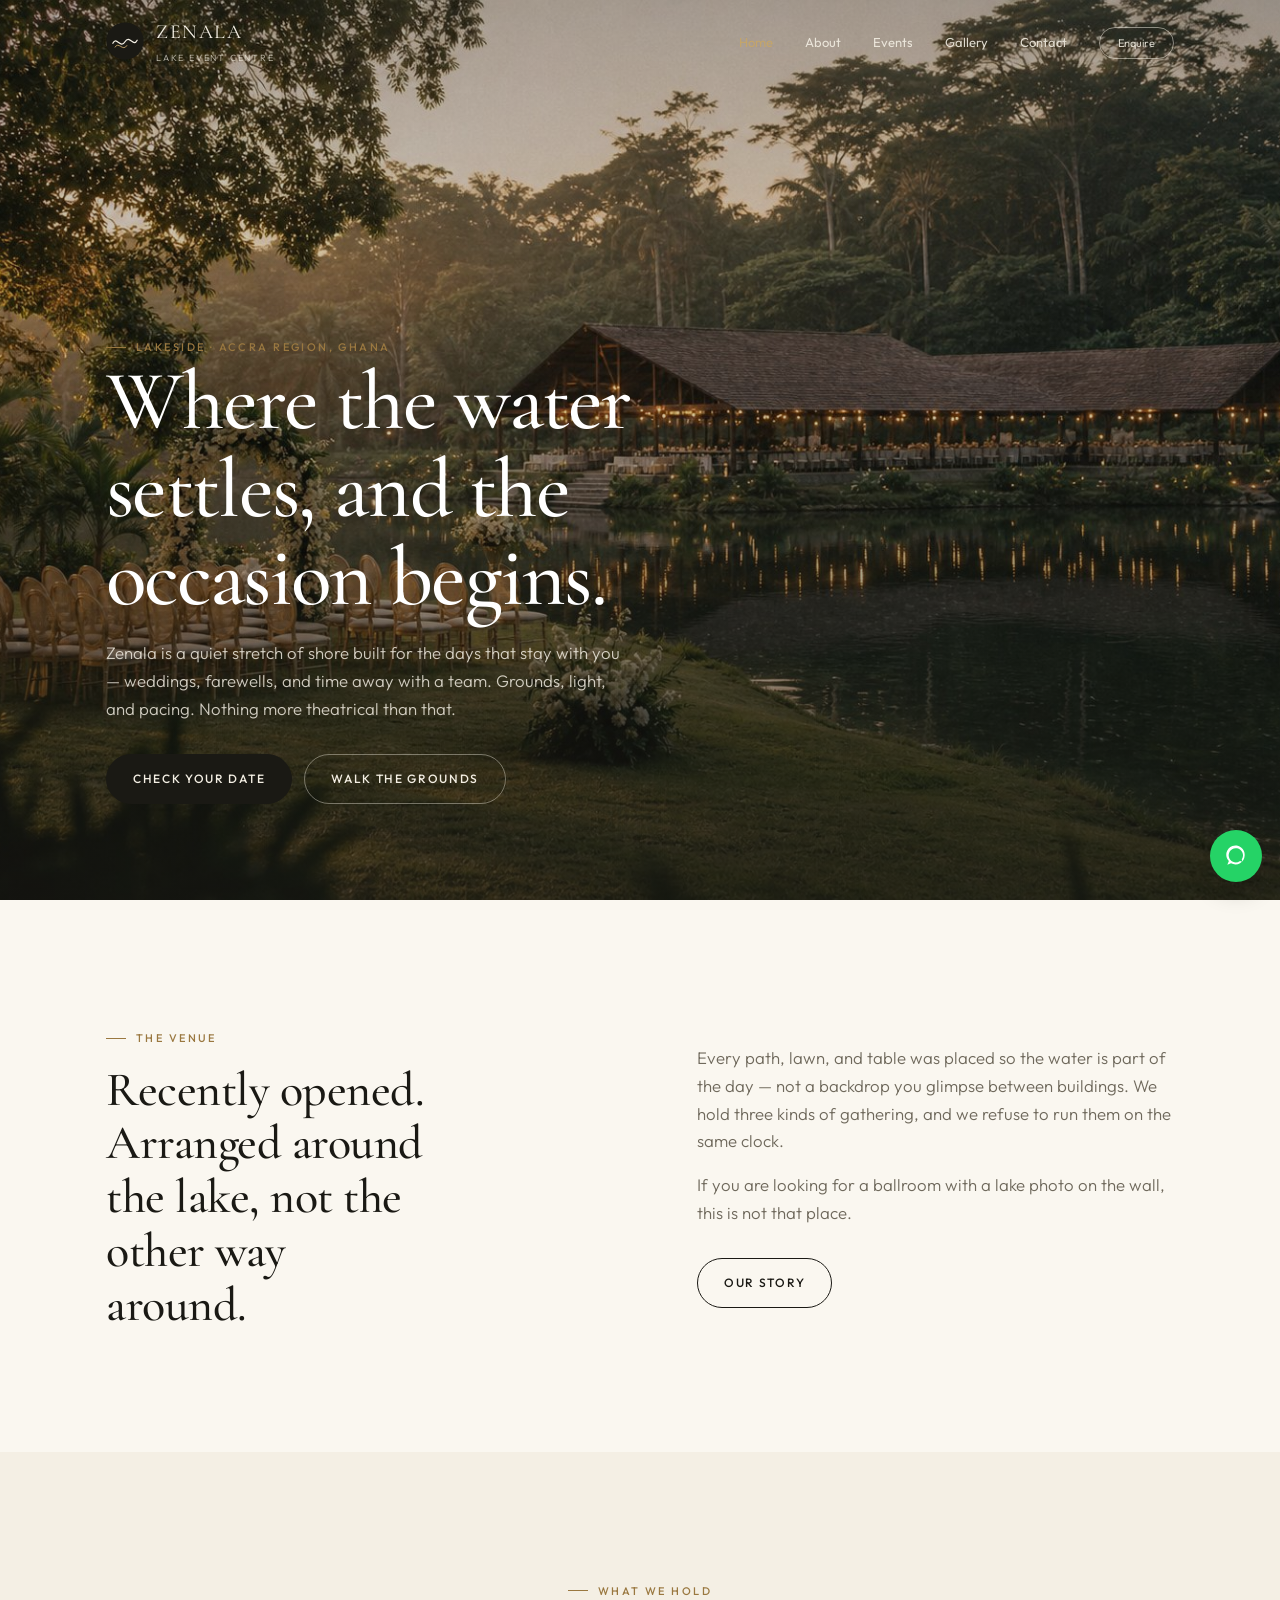
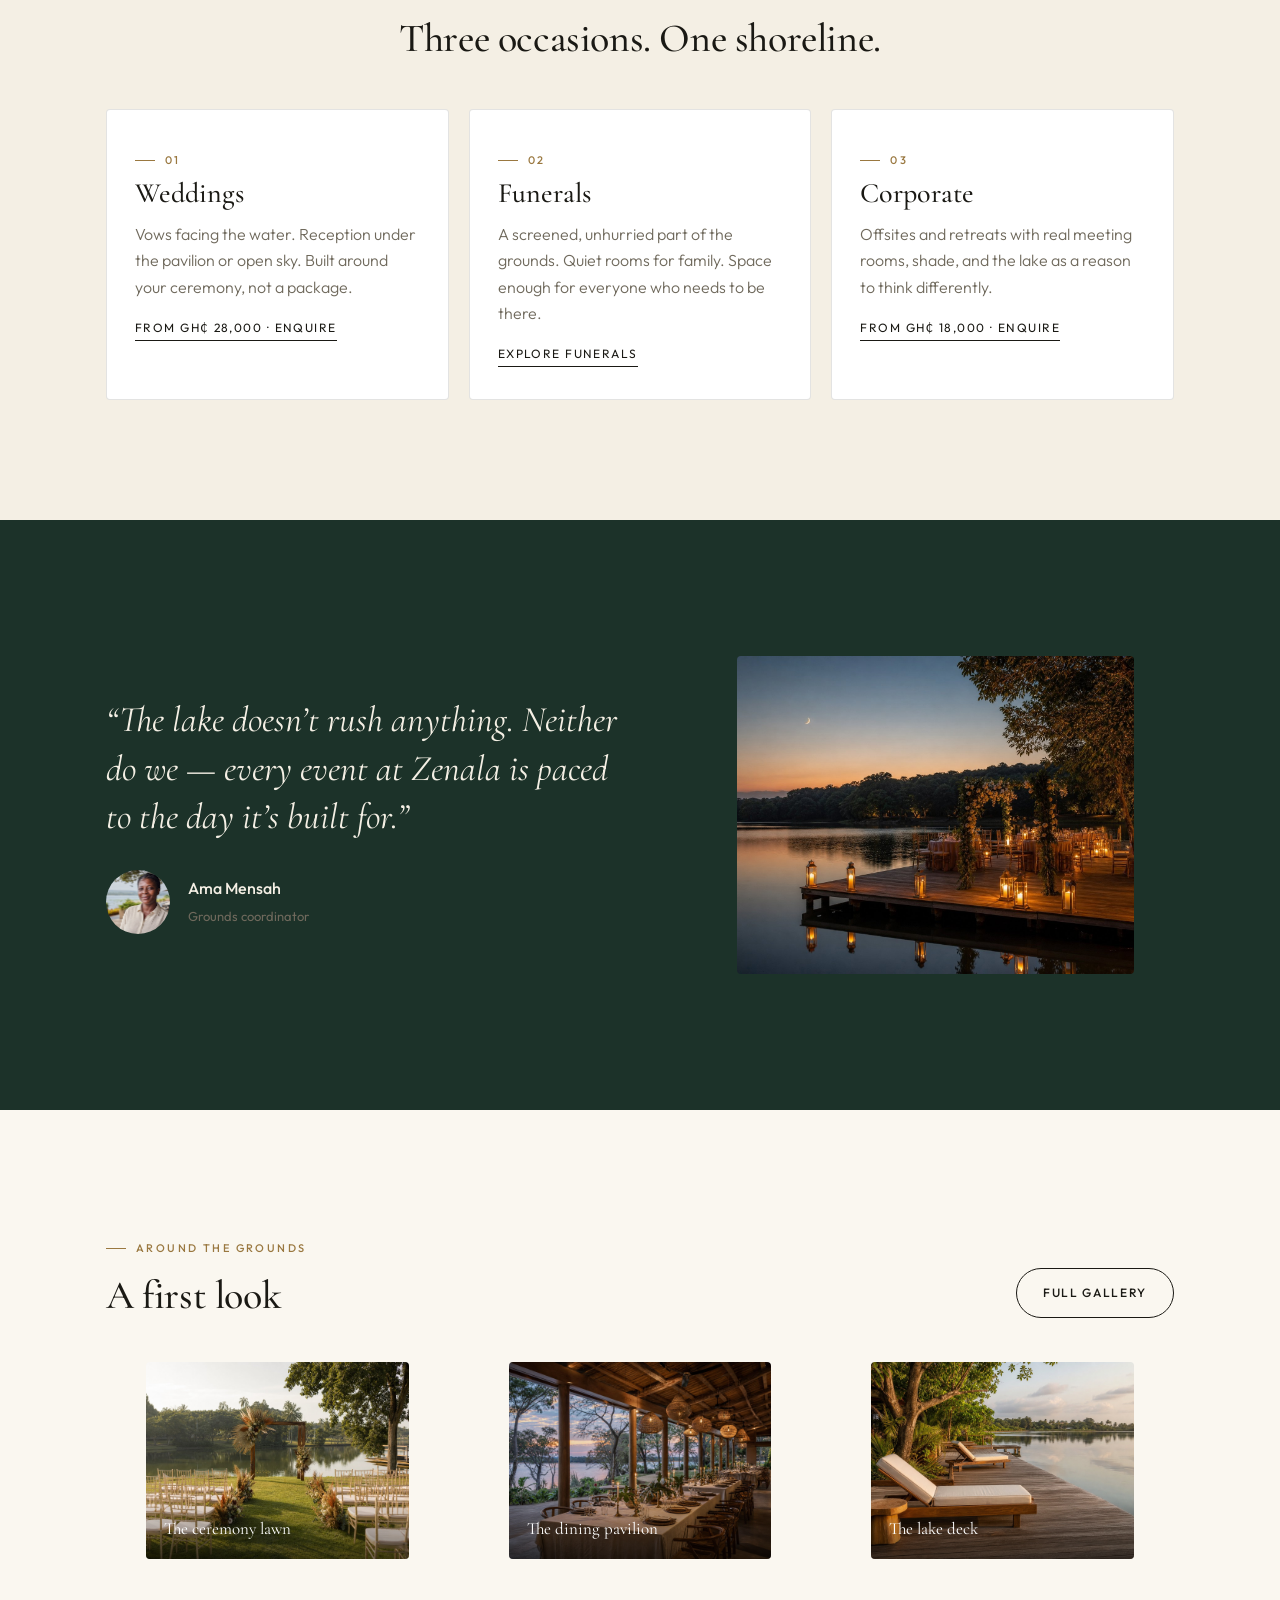
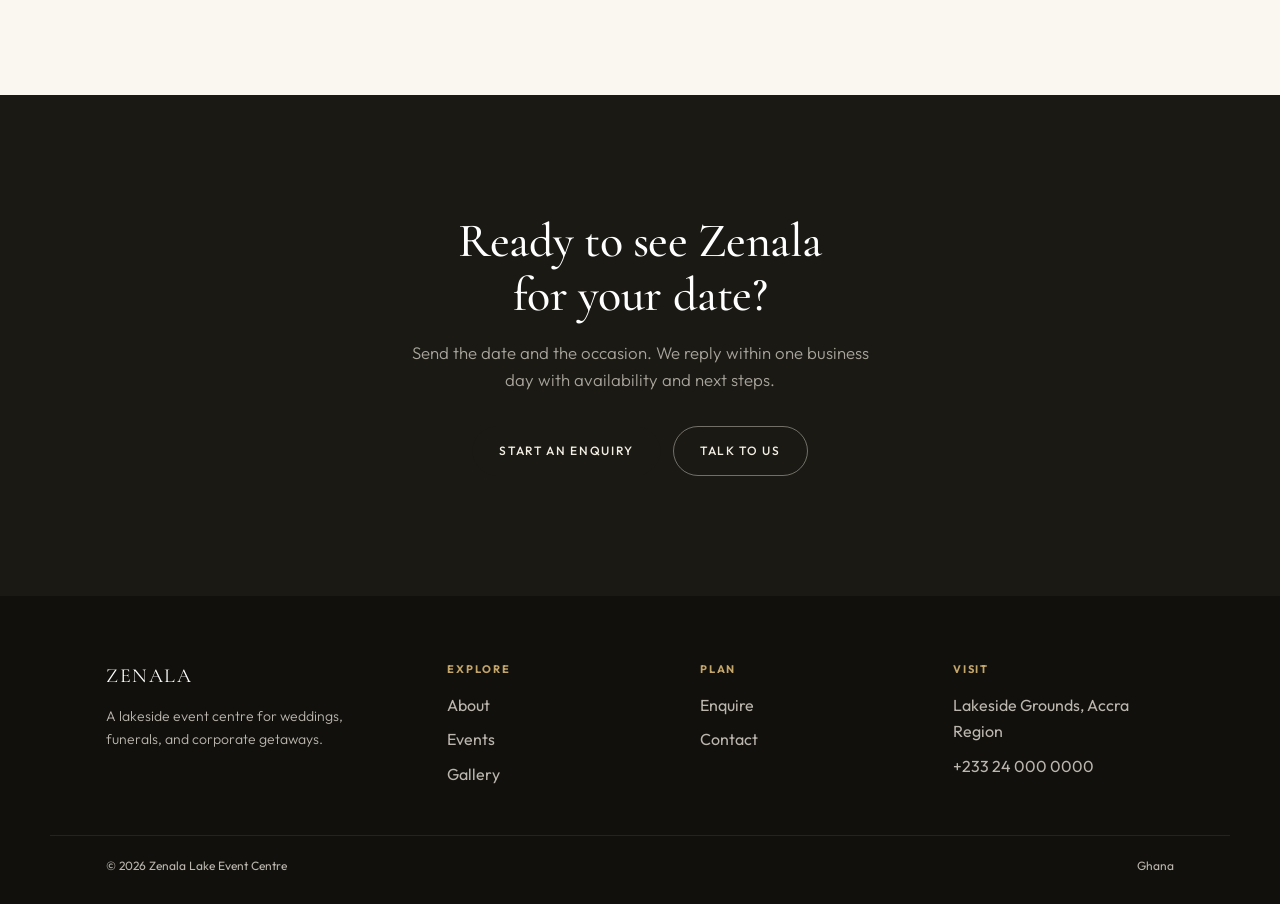
==== commit 6358de10: "feat: redesign the website" ====
--- a/index.html
+++ b/index.html
@@ -1,207 +1,144 @@
 <!DOCTYPE html>
 <html lang="en">
-  <head>
-    <meta charset="UTF-8">
-    <meta name="viewport" content="width=device-width, initial-scale=1.0">
-    <title>Zenala Lake Event Centre — Weddings, Funerals & Corporate Getaways</title>
-    <link rel="stylesheet" href="styles.css">
-  </head>
+<head>
+  <meta charset="UTF-8">
+  <meta name="viewport" content="width=device-width, initial-scale=1.0">
+  <title>Zenala Lake Event Centre — Weddings, Funerals & Corporate Getaways</title>
+  <meta name="description" content="A lakeside event centre in Ghana for weddings, memorials, and corporate retreats. Enquire for your date.">
+  <link rel="stylesheet" href="styles.css">
+</head>
 <body>
-
+<a class="skip" href="#main">Skip to content</a>
 <header class="site-header">
   <nav class="nav">
     <a class="brand" href="index.html" aria-label="Zenala home">
       <svg class="brand-mark" viewBox="0 0 100 100" xmlns="http://www.w3.org/2000/svg">
-        <circle cx="50" cy="50" r="49" fill="#15140F"/>
-        <path d="M18,56 C28,36 38,72 50,52 C62,32 72,68 82,48" stroke="#F5F0E4" stroke-width="3.2" fill="none" stroke-linecap="round"/>
-        <path d="M24,66 C33,49 44,80 55,62" stroke="#AD8A44" stroke-width="2.4" fill="none" stroke-linecap="round" opacity="0.9"/>
+        <circle cx="50" cy="50" r="49" fill="#1a1914"/>
+        <path d="M18,56 C28,36 38,72 50,52 C62,32 72,68 82,48" stroke="#F4EFE4" stroke-width="3.2" fill="none" stroke-linecap="round"/>
+        <path d="M24,66 C33,49 44,80 55,62" stroke="#C4A56A" stroke-width="2.4" fill="none" stroke-linecap="round"/>
       </svg>
-      <span>
-        <span class="brand-word">ZENALA</span>
-        <span class="brand-sub">LAKE EVENT CENTRE</span>
-      </span>
+      <span><span class="brand-word">ZENALA</span><span class="brand-sub">LAKE EVENT CENTRE</span></span>
     </a>
-    <button class="nav-toggle" aria-label="Toggle menu" aria-expanded="false">
-      <span></span><span></span><span></span>
-    </button>
+    <button class="nav-toggle" aria-label="Toggle menu" aria-expanded="false"><span></span><span></span><span></span></button>
     <ul class="nav-links">
       <li><a href="index.html" aria-current="page">Home</a></li>
       <li><a href="about.html">About</a></li>
       <li><a href="events.html">Events</a></li>
       <li><a href="gallery.html">Gallery</a></li>
       <li><a href="contact.html">Contact</a></li>
-      <li><a class="btn btn-line nav-cta" href="enquire.html">Enquire</a></li>
+      <li><a class="nav-cta" href="enquire.html">Enquire</a></li>
     </ul>
   </nav>
 </header>
 
-<main>
-  <!-- HERO -->
+<main id="main">
   <section class="hero">
-    <div class="hero-scene" aria-hidden="true">
-      <svg viewBox="0 0 1440 180" preserveAspectRatio="none" xmlns="http://www.w3.org/2000/svg">
-        <defs>
-          <linearGradient id="hillGrad1" x1="0" y1="0" x2="0" y2="1">
-            <stop offset="0%" stop-color="#4B6357"/>
-            <stop offset="100%" stop-color="#324A3E"/>
-          </linearGradient>
-        </defs>
-        <path d="M0,70 C220,40 380,86 620,64 C860,42 1000,80 1200,58 C1320,46 1400,54 1440,58 L1440,180 L0,180 Z" fill="url(#hillGrad1)" opacity="0.9"/>
-        <path d="M0,104 C240,80 420,116 660,96 C900,76 1080,110 1440,92 L1440,180 L0,180 Z" fill="#1E3129"/>
-        <g stroke="#F5F0E4" stroke-opacity="0.22" stroke-width="1.2" fill="none">
-          <path class="ripple-line" d="M0,130 C300,120 380,140 700,128 C980,118 1100,138 1440,124"/>
-          <path class="ripple-line" d="M0,150 C260,140 420,160 700,148 C1000,136 1160,156 1440,144" style="animation-delay:-4s"/>
-          <path class="ripple-line" d="M0,168 C300,160 460,176 720,166 C980,156 1180,174 1440,162" style="animation-delay:-8s"/>
-        </g>
-      </svg>
-    </div>
+    <div class="hero-media"><img src="images/hero.jpg" alt="Ceremony lawn meeting the lake at golden hour"></div>
     <div class="hero-inner">
-      <span class="eyebrow">Lakeside Event Space · Ghana</span>
-      <h1 class="h1" style="font-size:clamp(40px,6vw,72px); margin-top:20px;">Where the water settles and the occasion begins.</h1>
-      <p class="lede">Zenala sits along a quiet lake shore, built for the gatherings that matter — weddings, farewells, and corporate getaways. Grounds, water, and light, arranged for the moment you need them.</p>
+      <span class="eyebrow">Lakeside · Accra Region, Ghana</span>
+      <h1>Where the water settles, and the occasion begins.</h1>
+      <p class="lede">Zenala is a quiet stretch of shore built for the days that stay with you — weddings, farewells, and time away with a team. Grounds, light, and pacing. Nothing more theatrical than that.</p>
       <div class="hero-actions">
-        <a href="enquire.html" class="btn btn-primary">Enquire Now</a>
-        <a href="gallery.html" class="btn btn-ghost">View the Grounds</a>
+        <a href="enquire.html" class="btn btn-primary">Check your date</a>
+        <a href="gallery.html" class="btn btn-ghost">Walk the grounds</a>
       </div>
     </div>
   </section>
 
-  <!-- INTRO -->
-  <section class="section section-paper">
-    <div class="wrap">
-      <div class="grid-2" style="align-items:end;">
-        <div class="reveal">
-          <span class="eyebrow">The Venue</span>
-          <h2 class="h2 mt-16" style="font-size:clamp(28px,3.4vw,40px); max-width:14ch;">A lakeside setting opened in 2026, built to hold your occasion well.</h2>
-        </div>
-        <div class="reveal">
-          <p class="lede">Zenala opened in 2026 as a dedicated event centre on the water's edge — grounds shaped for ceremony, reception, remembrance, and quiet retreat. Every space, indoor and out, was placed with the lake in view.</p>
-          <p class="lede mt-16">Whether the day calls for celebration, stillness, or a change of scenery for your team, Zenala is arranged to meet it.</p>
-        </div>
+  <section class="section">
+    <div class="wrap grid-2">
+      <div>
+        <span class="eyebrow">The venue</span>
+        <h2 class="h2 mt-16" style="font-size:clamp(32px,4vw,48px);max-width:14ch;">Recently opened. Arranged around the lake, not the other way around.</h2>
+      </div>
+      <div>
+        <p class="lede">Every path, lawn, and table was placed so the water is part of the day — not a backdrop you glimpse between buildings. We hold three kinds of gathering, and we refuse to run them on the same clock.</p>
+        <p class="lede mt-16">If you are looking for a ballroom with a lake photo on the wall, this is not that place.</p>
+        <a href="about.html" class="btn btn-line mt-32">Our story</a>
       </div>
     </div>
   </section>
 
-  <!-- OCCASIONS -->
-  <section class="section section-soft">
+  <section class="section section-cream">
     <div class="wrap">
-      <div class="center reveal" style="max-width:640px; margin:0 auto 50px;">
-        <span class="eyebrow" style="justify-content:center;">What We Hold</span>
-        <h2 class="h2 mt-16" style="font-size:clamp(26px,3.2vw,36px);">Three occasions. One shoreline.</h2>
+      <div class="center" style="max-width:560px;margin:0 auto 48px">
+        <span class="eyebrow" style="justify-content:center">What we hold</span>
+        <h2 class="h2 mt-16" style="font-size:clamp(28px,3.4vw,40px)">Three occasions. One shoreline.</h2>
       </div>
       <div class="grid-3">
-        <div class="occasion-card reveal">
-          <svg class="occasion-icon" viewBox="0 0 44 44" fill="none" xmlns="http://www.w3.org/2000/svg">
-            <path d="M14 20a8 8 0 1116 0 8 8 0 01-16 0z" stroke="currentColor" stroke-width="1.4"/>
-            <path d="M22 28v10M16 42h12" stroke="currentColor" stroke-width="1.4" stroke-linecap="round"/>
-          </svg>
+        <article class="card">
+          <span class="eyebrow">01</span>
           <h3>Weddings</h3>
-          <p>Vows by the water, receptions under open sky or lakeside pavilion — built around your ceremony, not a template.</p>
-          <a class="occasion-link" href="events.html#weddings">Explore Weddings &rarr;</a>
-        </div>
-        <div class="occasion-card reveal">
-          <svg class="occasion-icon" viewBox="0 0 44 44" fill="none" xmlns="http://www.w3.org/2000/svg">
-            <path d="M22 6c0 8-9 10-9 18a9 9 0 0018 0c0-8-9-10-9-18z" stroke="currentColor" stroke-width="1.4"/>
-            <path d="M22 24v14" stroke="currentColor" stroke-width="1.4" stroke-linecap="round"/>
-          </svg>
+          <p>Vows facing the water. Reception under the pavilion or open sky. Built around your ceremony, not a package.</p>
+          <a href="enquire.html?type=Wedding">From GH₵ 28,000 · Enquire</a>
+        </article>
+        <article class="card">
+          <span class="eyebrow">02</span>
           <h3>Funerals</h3>
-          <p>A calm, dignified setting for remembrance — private grounds, quiet pacing, and space enough for family to gather.</p>
-          <a class="occasion-link" href="events.html#funerals">Explore Funerals &rarr;</a>
-        </div>
-        <div class="occasion-card reveal">
-          <svg class="occasion-icon" viewBox="0 0 44 44" fill="none" xmlns="http://www.w3.org/2000/svg">
-            <rect x="10" y="17" width="24" height="17" rx="1.2" stroke="currentColor" stroke-width="1.4"/>
-            <path d="M17 17v-4a2 2 0 012-2h6a2 2 0 012 2v4" stroke="currentColor" stroke-width="1.4"/>
-          </svg>
-          <h3>Corporate Getaways</h3>
-          <p>Offsite meetings, retreats, and team days — a change of setting that still means business gets done.</p>
-          <a class="occasion-link" href="events.html#corporate">Explore Corporate &rarr;</a>
-        </div>
+          <p>A screened, unhurried part of the grounds. Quiet rooms for family. Space enough for everyone who needs to be there.</p>
+          <a href="events.html#funerals">Explore funerals</a>
+        </article>
+        <article class="card">
+          <span class="eyebrow">03</span>
+          <h3>Corporate</h3>
+          <p>Offsites and retreats with real meeting rooms, shade, and the lake as a reason to think differently.</p>
+          <a href="enquire.html?type=Corporate%20getaway">From GH₵ 18,000 · Enquire</a>
+        </article>
       </div>
     </div>
   </section>
 
-  <!-- SIGNATURE / PULLQUOTE -->
-  <section class="section-tight section-lake">
+  <section class="section section-lake">
+    <div class="wrap grid-2">
+      <div>
+        <p class="quote">“The lake doesn’t rush anything. Neither do we — every event at Zenala is paced to the day it’s built for.”</p>
+        <div class="person">
+          <img src="images/portrait.jpg" alt="Ama Mensah, grounds coordinator">
+          <div>
+            <strong>Ama Mensah</strong>
+            <span>Grounds coordinator</span>
+          </div>
+        </div>
+      </div>
+      <figure class="photo" style="aspect-ratio:5/4">
+        <img src="images/evening.jpg" alt="Lanterns on the lake at dusk">
+      </figure>
+    </div>
+  </section>
+
+  <section class="section">
     <div class="wrap">
-      <div class="grid-2" style="align-items:center;">
-        <div class="reveal">
-          <p class="pullquote" style="color:var(--paper);">"The lake doesn't rush anything. Neither do we — every event at Zenala is paced to the day it's built for."</p>
-          <cite style="color:var(--gold-soft);">— The Zenala Grounds Team</cite>
+      <div style="display:flex;justify-content:space-between;align-items:end;gap:20px;flex-wrap:wrap;margin-bottom:28px">
+        <div>
+          <span class="eyebrow">Around the grounds</span>
+          <h2 class="h2 mt-16" style="font-size:clamp(28px,3.4vw,40px)">A first look</h2>
         </div>
-        <div class="reveal" aria-hidden="true">
-          <svg viewBox="0 0 400 220" xmlns="http://www.w3.org/2000/svg">
-            <circle cx="330" cy="50" r="34" fill="#D9C393" opacity="0.85"/>
-            <g stroke="#F5F0E4" stroke-opacity="0.35" fill="none" stroke-width="1">
-              <path class="ripple-line" d="M0,140 C60,130 100,150 160,140 C220,130 260,150 400,138"/>
-              <path class="ripple-line" d="M0,168 C70,158 120,178 190,166 C260,156 300,178 400,164" style="animation-delay:-5s"/>
-              <path class="ripple-line" d="M0,196 C80,188 140,204 210,194 C280,184 320,202 400,190" style="animation-delay:-9s"/>
-            </g>
-          </svg>
-        </div>
+        <a href="gallery.html" class="btn btn-line">Full gallery</a>
+      </div>
+      <div class="grid-3">
+        <figure class="photo" data-full="images/lawn.jpg">
+          <img src="images/lawn.jpg" alt="Ceremony lawn">
+          <figcaption>The ceremony lawn</figcaption>
+        </figure>
+        <figure class="photo" data-full="images/pavilion.jpg">
+          <img src="images/pavilion.jpg" alt="Dining pavilion">
+          <figcaption>The dining pavilion</figcaption>
+        </figure>
+        <figure class="photo" data-full="images/deck.jpg">
+          <img src="images/deck.jpg" alt="Lake deck">
+          <figcaption>The lake deck</figcaption>
+        </figure>
       </div>
     </div>
   </section>
 
-  <!-- GALLERY TEASER -->
-  <section class="section section-paper">
-    <div class="wrap">
-      <div style="display:flex; justify-content:space-between; align-items:flex-end; flex-wrap:wrap; gap:20px; margin-bottom:36px;">
-        <div class="reveal">
-          <span class="eyebrow">Around the Grounds</span>
-          <h2 class="h2 mt-16" style="font-size:clamp(26px,3.2vw,36px);">A glimpse of Zenala</h2>
-        </div>
-        <a href="gallery.html" class="btn btn-line reveal">View Full Gallery</a>
-      </div>
-      <div class="grid-3">
-        <div class="scene reveal">
-          <svg viewBox="0 0 400 300" preserveAspectRatio="xMidYMid slice" xmlns="http://www.w3.org/2000/svg">
-            <rect width="400" height="300" fill="#263D33"/>
-            <rect width="400" height="150" y="150" fill="#1B2B24"/>
-            <g stroke="#D9C393" stroke-width="1.4" opacity="0.8">
-              <path d="M170,300 L170,150 L230,150 L230,300" fill="none"/>
-              <path d="M170,150 Q200,110 230,150" fill="none"/>
-            </g>
-          </svg>
-          <span class="scene-caption">The Ceremony Lawn</span>
-        </div>
-        <div class="scene reveal">
-          <svg viewBox="0 0 400 300" preserveAspectRatio="xMidYMid slice" xmlns="http://www.w3.org/2000/svg">
-            <rect width="400" height="300" fill="#15140F"/>
-            <circle cx="320" cy="60" r="26" fill="#D9C393" opacity="0.9"/>
-            <g stroke="#F5F0E4" stroke-opacity="0.3" fill="none">
-              <path d="M0,200 C90,188 150,210 240,198 C310,190 350,206 400,196" stroke-width="1"/>
-              <path d="M0,230 C100,218 170,240 260,228 C320,220 360,234 400,226" stroke-width="1"/>
-            </g>
-          </svg>
-          <span class="scene-caption">Evening by the Water</span>
-        </div>
-        <div class="scene reveal">
-          <svg viewBox="0 0 400 300" preserveAspectRatio="xMidYMid slice" xmlns="http://www.w3.org/2000/svg">
-            <rect width="400" height="300" fill="#4B6357"/>
-            <rect width="400" height="120" y="180" fill="#263D33"/>
-            <g stroke="#F5F0E4" stroke-width="1.3" opacity="0.85">
-              <line x1="40" y1="180" x2="360" y2="180"/>
-              <circle cx="90" cy="180" r="4" fill="#D9C393" stroke="none"/>
-              <circle cx="180" cy="180" r="4" fill="#D9C393" stroke="none"/>
-              <circle cx="270" cy="180" r="4" fill="#D9C393" stroke="none"/>
-              <circle cx="340" cy="180" r="4" fill="#D9C393" stroke="none"/>
-            </g>
-          </svg>
-          <span class="scene-caption">The Dining Pavilion</span>
-        </div>
-      </div>
-    </div>
-  </section>
-
-  <!-- CTA BAND -->
-  <section class="section-dark">
-    <div class="wrap center" style="padding:20px 0 10px;">
-      <h2 class="h2 reveal" style="font-size:clamp(28px,3.6vw,44px); color:var(--paper); max-width:18ch; margin:0 auto;">Ready to see Zenala for your date?</h2>
-      <p class="lede reveal mt-16" style="color:rgba(245,240,228,.65); max-width:44ch; margin:16px auto 0;">Send us your date and occasion — we'll follow up within one business day with availability and next steps.</p>
-      <div class="hero-actions reveal" style="justify-content:center; margin-top:32px;">
-        <a href="enquire.html" class="btn btn-primary" style="background:var(--gold-deep); border-color:var(--gold-deep);">Start an Enquiry</a>
-        <a href="contact.html" class="btn btn-ghost">Get in Touch</a>
+  <section class="section section-ink">
+    <div class="wrap center">
+      <h2 class="h2" style="font-size:clamp(30px,4vw,48px);color:#fff;max-width:16ch;margin:0 auto">Ready to see Zenala for your date?</h2>
+      <p class="lede mt-16" style="color:rgba(244,239,228,.65);max-width:42ch;margin:16px auto 0">Send the date and the occasion. We reply within one business day with availability and next steps.</p>
+      <div class="hero-actions" style="justify-content:center">
+        <a href="enquire.html" class="btn btn-primary">Start an enquiry</a>
+        <a href="contact.html" class="btn btn-ghost">Talk to us</a>
       </div>
     </div>
   </section>
@@ -216,7 +153,7 @@
     <div class="footer-col">
       <h4>Explore</h4>
       <ul>
-        <li><a href="about.html">About Zenala</a></li>
+        <li><a href="about.html">About</a></li>
         <li><a href="events.html">Events</a></li>
         <li><a href="gallery.html">Gallery</a></li>
       </ul>
@@ -224,23 +161,27 @@
     <div class="footer-col">
       <h4>Plan</h4>
       <ul>
-        <li><a href="enquire.html">Enquire &amp; Book</a></li>
+        <li><a href="enquire.html">Enquire</a></li>
         <li><a href="contact.html">Contact</a></li>
       </ul>
     </div>
     <div class="footer-col">
-      <h4>Follow</h4>
+      <h4>Visit</h4>
       <ul>
-        <li><a href="https://www.instagram.com/zenalalake/">Instagram — @zenalalake</a></li>
+        <li>Lakeside Grounds, Accra Region</li>
+        <li><a href="tel:+233240000000">+233 24 000 0000</a></li>
       </ul>
     </div>
   </div>
   <div class="wrap footer-bottom">
-    <span>&copy; 2026 Zenala Lake Event Centre. All rights reserved.</span>
-    <span>Lakeside Grounds, Ghana</span>
+    <span>© 2026 Zenala Lake Event Centre</span>
+    <span>Ghana</span>
   </div>
 </footer>
 
+<a class="float-wa" href="https://wa.me/233240000000" target="_blank" rel="noopener" aria-label="WhatsApp">
+  <svg viewBox="0 0 24 24" fill="currentColor"><path d="M20 11.5A8.5 8.5 0 0 1 7.4 18.7L4 20l1.4-3.3A8.5 8.5 0 1 1 20 11.5Zm-8.4 6.4c1.4 0 2.7-.4 3.8-1.1l.3-.2 2.2.6-.6-2.1.2-.3a6.6 6.6 0 1 0-2.2 2.2l.3.2c-1.1.7-2.4 1.1-3.8 1.1Z"/></svg>
+</a>
 <script src="script.js"></script>
 </body>
 </html>
--- a/styles.css
+++ b/styles.css
@@ -1,464 +1,254 @@
-/* ==========================================================================
-   ZENALA LAKE EVENT CENTRE — design tokens & shared styles
-   Display: Fraunces (warm, high-contrast serif — the venue's editorial voice)
-   Body:    Work Sans (quiet, geometric, does not compete with the serif)
-   Palette: ink / cream / brass-gold / deep lake green / stone
-   ========================================================================== */
-
-@import url('https://fonts.googleapis.com/css2?family=Fraunces:ital,opsz,wght@0,9..144,300;0,9..144,400;0,9..144,500;0,9..144,600;1,9..144,400;1,9..144,500&family=Work+Sans:wght@300;400;500;600&display=swap');
+@import url('https://fonts.googleapis.com/css2?family=Cormorant+Garamond:ital,wght@0,400;0,500;0,600;1,400;1,500&family=Outfit:wght@300;400;500;600&display=swap');
 
 :root{
-  --ink:        #15140F;
-  --ink-soft:   #23231B;
-  --cream:      #F5F0E4;
-  --cream-soft: #EEE6D3;
-  --paper:      #FBF8F1;
-  --gold:       #AD8A44;
-  --gold-deep:  #8C6E30;
-  --gold-soft:  #D9C393;
-  --lake:       #263D33;
-  --lake-soft:  #435A4D;
-  --stone:      #857E6C;
-  --line:       #DDD2B6;
-  --white:      #FFFFFF;
-
-  --display: 'Fraunces', serif;
-  --body: 'Work Sans', sans-serif;
-
-  --container: 1180px;
-  --gutter: clamp(24px, 5vw, 64px);
-
-  --ease: cubic-bezier(.4,0,.2,1);
-}
-
-*, *::before, *::after{ box-sizing: border-box; }
-html{ scroll-behavior: smooth; }
-@media (prefers-reduced-motion: reduce){
-  html{ scroll-behavior: auto; }
-  *, *::before, *::after{ animation-duration: 0.001ms !important; animation-iteration-count: 1 !important; transition-duration: 0.001ms !important; scroll-behavior: auto !important; }
-}
-
+  --ink:#1a1914;
+  --ink-2:#2c2a24;
+  --cream:#f4efe4;
+  --paper:#faf7f0;
+  --gold:#9a7840;
+  --gold-2:#c4a56a;
+  --lake:#1c3229;
+  --lake-2:#2d4a3d;
+  --stone:#6f695c;
+  --line:rgba(26,25,20,.12);
+  --shadow:0 24px 60px rgba(26,25,20,.12);
+  --display:'Cormorant Garamond', Georgia, serif;
+  --body:'Outfit', system-ui, sans-serif;
+  --wrap:1180px;
+  --gutter:clamp(20px,4.5vw,56px);
+  --ease:cubic-bezier(.22,1,.36,1);
+}
+
+*,*::before,*::after{box-sizing:border-box}
+html{scroll-behavior:smooth}
+@media (prefers-reduced-motion:reduce){
+  html{scroll-behavior:auto}
+  *,*::before,*::after{animation:none!important;transition:none!important}
+}
 body{
   margin:0;
-  font-family: var(--body);
-  color: var(--ink);
-  background: var(--cream);
-  font-weight: 400;
-  line-height: 1.6;
-  -webkit-font-smoothing: antialiased;
-}
-
-img, svg{ display:block; max-width:100%; }
-a{ color: inherit; text-decoration:none; }
-button{ font-family: inherit; cursor:pointer; }
-ul{ margin:0; padding:0; list-style:none; }
-h1,h2,h3,h4,p{ margin:0; }
-
-:focus-visible{
-  outline: 2px solid var(--gold);
-  outline-offset: 3px;
-}
-
-.wrap{
-  max-width: var(--container);
-  margin: 0 auto;
-  padding-left: var(--gutter);
-  padding-right: var(--gutter);
-}
+  font-family:var(--body);
+  color:var(--ink);
+  background:var(--paper);
+  line-height:1.65;
+  font-weight:400;
+  -webkit-font-smoothing:antialiased;
+}
+img,svg{display:block;max-width:100%}
+a{color:inherit;text-decoration:none}
+button{font-family:inherit;cursor:pointer;border:0;background:none}
+ul{margin:0;padding:0;list-style:none}
+h1,h2,h3,h4,p{margin:0}
+:focus-visible{outline:2px solid var(--gold);outline-offset:3px}
+
+.wrap{max-width:var(--wrap);margin:0 auto;padding:0 var(--gutter)}
 
 .eyebrow{
-  display:inline-flex;
-  align-items:center;
-  gap: 10px;
-  font-family: var(--body);
-  font-size: 12px;
-  font-weight: 600;
-  letter-spacing: .22em;
-  text-transform: uppercase;
-  color: var(--gold-deep);
-}
-.eyebrow::before{
-  content:"";
-  width: 22px; height:1px;
-  background: var(--gold-deep);
-}
-
-h1, .h1{
-  font-family: var(--display);
-  font-optical-sizing: auto;
-  font-weight: 500;
-  letter-spacing: -0.01em;
-  line-height: 1.04;
-  color: var(--ink);
-}
-h2, .h2{
-  font-family: var(--display);
-  font-weight: 500;
-  letter-spacing: -0.005em;
-  line-height: 1.12;
-  color: var(--ink);
-}
-h3, .h3{
-  font-family: var(--display);
-  font-weight: 500;
-  line-height: 1.2;
-  color: var(--ink);
-}
-
-.lede{
-  font-family: var(--body);
-  font-weight: 400;
-  color: var(--stone);
-  line-height: 1.7;
-}
+  display:inline-flex;align-items:center;gap:10px;
+  font-size:11px;font-weight:500;letter-spacing:.22em;text-transform:uppercase;color:var(--gold);
+}
+.eyebrow::before{content:"";width:20px;height:1px;background:currentColor}
+
+h1,.h1{font-family:var(--display);font-weight:500;letter-spacing:-.02em;line-height:1.05}
+h2,.h2{font-family:var(--display);font-weight:500;line-height:1.12;letter-spacing:-.01em}
+h3{font-family:var(--display);font-weight:500;line-height:1.2}
+.lede{color:var(--stone);font-weight:300;font-size:1.05rem}
 
 .btn{
-  display:inline-flex;
-  align-items:center;
-  justify-content:center;
-  gap:10px;
-  padding: 15px 30px;
-  font-family: var(--body);
-  font-size: 13px;
-  font-weight: 600;
-  letter-spacing: .1em;
-  text-transform: uppercase;
-  border: 1px solid transparent;
-  transition: all .3s var(--ease);
-  white-space: nowrap;
-}
-.btn-primary{
-  background: var(--ink);
-  color: var(--cream);
-  border-color: var(--ink);
-}
-.btn-primary:hover{
-  background: var(--gold-deep);
-  border-color: var(--gold-deep);
-}
-.btn-ghost{
-  background: transparent;
-  color: var(--cream);
-  border-color: rgba(245,240,228,.45);
-}
-.btn-ghost:hover{
-  border-color: var(--cream);
-  background: rgba(245,240,228,.08);
-}
-.btn-line{
-  background: transparent;
-  color: var(--ink);
-  border-color: var(--ink);
-}
-.btn-line:hover{
-  background: var(--ink);
-  color: var(--cream);
-}
-
-/* ---------------------------------------------------------------------- */
-/* NAV                                                                    */
-/* ---------------------------------------------------------------------- */
+  display:inline-flex;align-items:center;justify-content:center;gap:10px;
+  padding:14px 26px;
+  font-size:12px;font-weight:500;letter-spacing:.14em;text-transform:uppercase;
+  border:1px solid transparent;border-radius:999px;
+  transition:transform .35s var(--ease), background .35s, color .35s, border-color .35s, box-shadow .35s;
+}
+.btn:hover{transform:translateY(-1px)}
+.btn-primary{background:var(--ink);color:var(--cream);border-color:var(--ink)}
+.btn-primary:hover{background:var(--gold);border-color:var(--gold);box-shadow:0 10px 30px rgba(154,120,64,.28)}
+.btn-ghost{background:transparent;color:var(--cream);border-color:rgba(244,239,228,.4)}
+.btn-ghost:hover{background:rgba(244,239,228,.1);border-color:var(--cream)}
+.btn-line{background:transparent;color:var(--ink);border-color:var(--ink)}
+.btn-line:hover{background:var(--ink);color:var(--cream)}
+
+/* Header */
 .site-header{
-  position: sticky;
-  top:0;
-  z-index: 100;
-  background: rgba(245,240,228,.86);
-  backdrop-filter: blur(10px) saturate(1.1);
-  border-bottom: 1px solid var(--line);
-}
+  position:fixed;inset:0 0 auto;z-index:80;
+  transition:background .4s, border-color .4s, backdrop-filter .4s;
+  border-bottom:1px solid transparent;
+}
+.site-header.scrolled,
+.site-header.on-light{
+  background:rgba(250,247,240,.9);
+  backdrop-filter:blur(16px);
+  border-bottom-color:var(--line);
+}
+.site-header.scrolled .brand-word,
+.site-header.on-light .brand-word,
+.site-header.scrolled .nav-links a,
+.site-header.on-light .nav-links a{color:var(--ink)}
+.site-header.scrolled .brand-sub,
+.site-header.on-light .brand-sub{color:var(--stone)}
+.site-header.scrolled .nav-toggle span,
+.site-header.on-light .nav-toggle span{background:var(--ink)}
+.site-header.scrolled .nav-cta,
+.site-header.on-light .nav-cta{border-color:var(--ink);color:var(--ink)}
 .nav{
-  display:flex;
-  align-items:center;
-  justify-content:space-between;
-  padding: 16px var(--gutter);
-  max-width: var(--container);
-  margin: 0 auto;
-}
-.brand{
-  display:flex;
-  align-items:center;
-  gap: 12px;
-}
-.brand-mark{ width: 40px; height:40px; flex:none; }
-.brand-word{
-  font-family: var(--display);
-  font-size: 18px;
-  font-weight: 600;
-  letter-spacing: .06em;
-  line-height:1.1;
-}
-.brand-sub{
-  display:block;
-  font-family: var(--body);
-  font-size: 9.5px;
-  font-weight: 500;
-  letter-spacing: .18em;
-  color: var(--stone);
-  margin-top: 2px;
-}
-.nav-links{
-  display:flex;
-  align-items:center;
-  gap: clamp(18px, 3vw, 38px);
-}
-.nav-links a{
-  font-size: 13px;
-  font-weight: 500;
-  letter-spacing: .04em;
-  color: var(--ink);
-  position: relative;
-  padding: 4px 0;
-}
-.nav-links a::after{
-  content:"";
-  position:absolute;
-  left:0; right:100%;
-  bottom:0;
-  height:1px;
-  background: var(--gold-deep);
-  transition: right .3s var(--ease);
-}
-.nav-links a:hover::after,
-.nav-links a[aria-current="page"]::after{
-  right:0;
-}
-.nav-links a[aria-current="page"]{ color: var(--gold-deep); }
-.nav-cta{
-  padding: 10px 20px;
-  font-size: 12px;
-}
-.nav-toggle{ display:none; }
-
-@media (max-width: 860px){
+  display:flex;align-items:center;justify-content:space-between;
+  max-width:var(--wrap);margin:0 auto;padding:16px var(--gutter);
+}
+.brand{display:flex;align-items:center;gap:12px}
+.brand-mark{width:38px;height:38px}
+.brand-word{font-family:var(--display);font-size:20px;letter-spacing:.08em;color:var(--cream)}
+.brand-sub{display:block;font-size:9px;letter-spacing:.2em;color:rgba(244,239,228,.65);margin-top:2px}
+.nav-links{display:flex;align-items:center;gap:clamp(16px,2.6vw,32px)}
+.nav-links a{font-size:13px;font-weight:400;color:rgba(244,239,228,.88);position:relative;padding:4px 0}
+.nav-links a[aria-current="page"]{color:var(--gold-2)}
+.nav-cta{padding:8px 18px!important;font-size:11px!important;border:1px solid rgba(244,239,228,.5);border-radius:999px}
+.nav-toggle{display:none}
+
+@media (max-width:900px){
+  .nav-toggle{display:flex;flex-direction:column;gap:5px;padding:8px}
+  .nav-toggle span{width:22px;height:1.5px;background:var(--cream);transition:.3s}
+  .nav-toggle[aria-expanded="true"] span:nth-child(1){transform:translateY(6.5px) rotate(45deg)}
+  .nav-toggle[aria-expanded="true"] span:nth-child(2){opacity:0}
+  .nav-toggle[aria-expanded="true"] span:nth-child(3){transform:translateY(-6.5px) rotate(-45deg)}
   .nav-links{
-    position:fixed;
-    top: 65px; right:0; bottom:0; left:0;
-    height: calc(100vh - 65px);
-    background: var(--cream);
-    flex-direction:column;
-    align-items:flex-start;
-    padding: 30px var(--gutter);
-    gap: 26px;
-    display:none;
-    border-top: 1px solid var(--line);
-    overflow-y:auto;
+    display:none;position:fixed;inset:68px 0 0;background:var(--paper);
+    flex-direction:column;align-items:flex-start;padding:32px var(--gutter);gap:22px;
   }
-  .nav-links.open{ display:flex; }
-  .nav-links a{ font-size: 20px; font-family: var(--display); }
-  .nav-toggle{
-    display:flex;
-    flex-direction:column;
-    gap:5px;
-    background:none;
-    border:none;
-    padding:6px;
-  }
-  .nav-toggle span{ width:22px; height:1px; background:var(--ink); display:block; }
-}
-
-/* ---------------------------------------------------------------------- */
-/* WAVE DIVIDERS / SIGNATURE MOTIF                                        */
-/* ---------------------------------------------------------------------- */
-.wave-divider{ display:block; width:100%; line-height:0; }
-.wave-divider svg{ width:100%; height:auto; display:block; }
-
-.ripple-line{
-  stroke-dasharray: 4 10;
-  animation: driftline 14s linear infinite;
-}
-@keyframes driftline{
-  to{ stroke-dashoffset: -140; }
-}
-
-/* ---------------------------------------------------------------------- */
-/* HERO (shared skeleton, page-specific content)                          */
-/* ---------------------------------------------------------------------- */
+  .nav-links.open{display:flex}
+  .nav-links a{font-size:28px;font-family:var(--display);color:var(--ink)!important}
+}
+
+/* Hero */
 .hero{
-  position: relative;
-  background:
-    radial-gradient(52% 60% at 78% 8%, rgba(217,195,147,.35) 0%, rgba(217,195,147,0) 100%),
-    linear-gradient(180deg, var(--ink) 0%, var(--lake) 100%);
-  color: var(--cream);
-  overflow:hidden;
-}
-.hero-inner{
-  position:relative;
-  z-index:2;
-  max-width: var(--container);
-  margin:0 auto;
-  padding: clamp(120px,16vw,180px) var(--gutter) clamp(150px,15vw,190px);
-}
-.hero-scene{
-  position:absolute; left:0; right:0; bottom:0; z-index:1;
-  height: clamp(110px, 16vw, 180px);
-  line-height:0;
-}
-.hero-scene svg{ width:100%; height:100%; display:block; }
-.hero .eyebrow{ color: var(--gold-soft); }
-.hero .eyebrow::before{ background: var(--gold-soft); }
-.hero h1{ color: var(--paper); max-width: 15ch; }
-.hero .lede{ color: rgba(245,240,228,.72); max-width: 46ch; margin-top:22px; }
-.hero-actions{ display:flex; gap:16px; margin-top:40px; flex-wrap:wrap; }
-
-.hero.compact .hero-inner{ padding: clamp(90px,12vw,130px) var(--gutter) clamp(64px,8vw,90px); }
-
-/* ---------------------------------------------------------------------- */
-/* SECTIONS                                                                */
-/* ---------------------------------------------------------------------- */
-section{ position:relative; }
-.section{ padding: clamp(70px, 9vw, 120px) 0; }
-.section-tight{ padding: clamp(50px,6vw,80px) 0; }
-.section-dark{ background: var(--ink); color: var(--cream); }
-.section-lake{ background: var(--lake); color: var(--cream); }
-.section-paper{ background: var(--paper); }
-.section-soft{ background: var(--cream-soft); }
-
-.hr{ border:none; border-top:1px solid var(--line); margin: 0; }
-.hr-dark{ border-top:1px solid rgba(245,240,228,.16); }
-
-/* Two-col grid utilities */
-.grid-2{ display:grid; grid-template-columns: 1fr 1fr; gap: clamp(30px,5vw,80px); }
-.grid-3{ display:grid; grid-template-columns: repeat(3,1fr); gap: clamp(20px,3vw,32px); }
-@media (max-width: 860px){
-  .grid-2{ grid-template-columns: 1fr; }
-  .grid-3{ grid-template-columns: 1fr; }
-}
-
-/* Occasion cards */
-.occasion-card{
-  border: 1px solid var(--line);
-  background: var(--paper);
-  padding: 38px 32px;
-  transition: border-color .3s var(--ease), transform .3s var(--ease);
-}
-.occasion-card:hover{ border-color: var(--gold); transform: translateY(-4px); }
-.occasion-icon{ width:44px; height:44px; margin-bottom:22px; color: var(--gold-deep); }
-.occasion-card h3{ font-size: 22px; margin-bottom:12px; }
-.occasion-card p{ color: var(--stone); font-size:15px; }
-.occasion-link{
-  display:inline-flex; align-items:center; gap:8px;
-  margin-top:22px; font-size:12px; font-weight:600; letter-spacing:.08em; text-transform:uppercase;
-  color: var(--ink); border-bottom:1px solid var(--ink); padding-bottom:3px;
-}
-
-/* Illustrated scene panels (used in place of photography) */
-.scene{
-  position:relative;
-  aspect-ratio: 4/3;
-  overflow:hidden;
-  background: var(--lake);
-}
-.scene svg{ position:absolute; top:0; right:0; bottom:0; left:0; width:100%; height:100%; }
-.scene-caption{
-  position:absolute; left:0; right:0; bottom:0;
-  padding: 18px 20px;
-  background: linear-gradient(0deg, rgba(21,20,15,.72), transparent);
-  color: var(--paper);
-  font-family: var(--display);
-  font-size: 15px;
-  letter-spacing:.01em;
-}
-
-/* Footer */
-.site-footer{
-  background: var(--ink);
-  color: var(--cream-soft);
-}
-.footer-top{
-  padding: 60px 0 50px;
-  display:grid;
-  grid-template-columns: 1.4fr 1fr 1fr 1fr;
-  gap: 40px;
-}
-@media (max-width: 860px){
-  .footer-top{ grid-template-columns: 1fr 1fr; }
-}
-.footer-brand .brand-word{ color: var(--paper); }
-.footer-brand p{ margin-top:16px; color: var(--stone); font-size:14px; max-width: 30ch; }
-.footer-col h4{
-  font-family: var(--body); font-size:12px; font-weight:600; letter-spacing:.14em;
-  text-transform:uppercase; color: var(--gold-soft); margin-bottom:16px;
-}
-.footer-col li{ margin-bottom:10px; }
-.footer-col a{ font-size:14px; color: var(--cream-soft); opacity:.85; }
-.footer-col a:hover{ opacity:1; color: var(--gold-soft); }
-.footer-bottom{
-  border-top: 1px solid rgba(245,240,228,.14);
-  padding: 22px 0 34px;
-  display:flex; justify-content:space-between; align-items:center; flex-wrap:wrap; gap:12px;
-  font-size:12px; color: var(--stone); letter-spacing:.03em;
-}
-
-/* Reveal utility retained as a no-op: content must always be visible
-   regardless of how the page is captured (manual scroll, full-page
-   screenshot tools, etc. don't all trigger IntersectionObserver the
-   same way) — reliability beats a subtle scroll animation here. */
-.reveal{ opacity:1; transform:none; }
-
-/* Forms */
-.field{ margin-bottom: 22px; }
-.field label{
-  display:block; font-size:12px; font-weight:600; letter-spacing:.08em; text-transform:uppercase;
-  color: var(--stone); margin-bottom:9px;
-}
-.field input, .field select, .field textarea{
-  width:100%;
-  background: var(--paper);
-  border: 1px solid var(--line);
-  padding: 14px 16px;
-  font-family: var(--body);
-  font-size: 15px;
-  color: var(--ink);
-  transition: border-color .25s var(--ease);
-}
-.field input:focus, .field select:focus, .field textarea:focus{
-  border-color: var(--gold);
-  outline:none;
-}
-.field textarea{ resize: vertical; min-height: 120px; }
-.field-row{ display:grid; grid-template-columns:1fr 1fr; gap:20px; }
-@media (max-width:600px){ .field-row{ grid-template-columns:1fr; } }
-
-/* Steps (real sequence -> numbering justified) */
-.step{ display:flex; gap:18px; }
-.step + .step{ margin-top:26px; }
-.step-num{
-  font-family: var(--display); font-size:20px; color: var(--gold);
-  border: 1px solid var(--gold-soft);
-  width:40px; height:40px; flex:none;
-  display:flex; align-items:center; justify-content:center;
-}
-.step h4{ font-family: var(--body); font-weight:600; font-size:15px; margin-bottom:4px; }
-.step p{ font-size:14px; color: var(--stone); }
-
-/* Pull quote */
-.pullquote{
-  font-family: var(--display);
-  font-style: italic;
-  font-weight: 400;
-  font-size: clamp(22px, 3vw, 30px);
-  line-height: 1.4;
-  color: var(--ink);
-}
-.pullquote cite{
-  display:block; margin-top:18px; font-style:normal; font-family: var(--body);
-  font-size:12px; letter-spacing:.1em; text-transform:uppercase; color: var(--stone);
-}
-
-/* Value / expect list */
-.value-item{ display:flex; gap:16px; padding: 22px 0; }
-.value-item + .value-item{ border-top: 1px solid var(--line); }
-.value-icon{ width:26px; height:26px; flex:none; color: var(--gold-deep); margin-top:4px; }
-.value-item h4{ font-family: var(--display); font-size:18px; font-weight:500; margin-bottom:6px; }
-.value-item p{ font-size:14px; color: var(--stone); }
-
-/* Utility */
-.center{ text-align:center; }
-.mt-8{ margin-top:8px; } .mt-16{ margin-top:16px; } .mt-24{ margin-top:24px; }
-.mt-32{ margin-top:32px; } .mt-48{ margin-top:48px; } .mt-64{ margin-top:64px; }
-.muted{ color: var(--stone); }
-.tag-row{ display:flex; gap:10px; flex-wrap:wrap; }
-.tag{
-  font-size:11px; letter-spacing:.08em; text-transform:uppercase; color: var(--gold-deep);
-  border:1px solid var(--gold-soft); padding:6px 12px;
-}
+  position:relative;min-height:100svh;display:flex;align-items:flex-end;
+  color:var(--cream);overflow:hidden;
+}
+.hero.compact{min-height:62svh}
+.hero-media{position:absolute;inset:0}
+.hero-media img{width:100%;height:100%;object-fit:cover}
+.hero-media::after{
+  content:"";position:absolute;inset:0;
+  background:linear-gradient(180deg,rgba(26,25,20,.35) 0%,rgba(26,25,20,.15) 40%,rgba(26,25,20,.72) 100%);
+}
+.hero-inner{position:relative;z-index:2;width:100%;padding:0 var(--gutter) clamp(56px,8vw,96px);max-width:var(--wrap);margin:0 auto}
+.hero h1{color:#fff;max-width:16ch;font-size:clamp(42px,7vw,84px)}
+.hero .lede{color:rgba(244,239,228,.82);max-width:48ch;margin-top:18px}
+.hero-actions{display:flex;flex-wrap:wrap;gap:12px;margin-top:32px}
+
+.section{padding:clamp(72px,10vw,120px) 0}
+.section-ink{background:var(--ink);color:var(--cream)}
+.section-lake{background:var(--lake);color:var(--cream)}
+.section-cream{background:var(--cream)}
+
+.grid-2{display:grid;grid-template-columns:1.05fr .95fr;gap:clamp(28px,5vw,80px);align-items:center}
+.grid-3{display:grid;grid-template-columns:repeat(3,1fr);gap:20px}
+@media (max-width:860px){.grid-2,.grid-3{grid-template-columns:1fr}}
+
+.photo{
+  position:relative;overflow:hidden;border-radius:4px;
+  aspect-ratio:4/3;
+}
+.photo img{width:100%;height:100%;object-fit:cover;transition:transform 1.2s var(--ease)}
+.photo:hover img{transform:scale(1.04)}
+.photo figcaption,.caption{
+  position:absolute;left:0;right:0;bottom:0;padding:16px 18px;
+  background:linear-gradient(transparent,rgba(0,0,0,.55));
+  color:#fff;font-family:var(--display);font-size:17px;
+}
+
+.card{
+  background:#fff;border:1px solid var(--line);padding:32px 28px;border-radius:4px;
+  transition:transform .4s var(--ease), box-shadow .4s;
+}
+.card:hover{transform:translateY(-6px);box-shadow:var(--shadow)}
+.card h3{font-size:28px;margin:8px 0 10px}
+.card p{color:var(--stone);font-weight:300}
+.card a{display:inline-block;margin-top:18px;font-size:12px;letter-spacing:.12em;text-transform:uppercase;border-bottom:1px solid var(--ink);padding-bottom:2px}
+
+.quote{font-family:var(--display);font-style:italic;font-size:clamp(24px,3.2vw,36px);line-height:1.35}
+.quote cite{display:block;margin-top:16px;font-style:normal;font-family:var(--body);font-size:12px;letter-spacing:.12em;text-transform:uppercase;color:var(--gold-2)}
+
+.person{display:flex;gap:18px;align-items:center;margin-top:28px}
+.person img{width:64px;height:64px;border-radius:50%;object-fit:cover}
+.person strong{display:block;font-weight:500}
+.person span{font-size:13px;color:var(--stone)}
+
+.site-footer{background:#11100c;color:rgba(244,239,228,.75);padding:64px 0 28px}
+.footer-top{display:grid;grid-template-columns:1.4fr 1fr 1fr 1fr;gap:32px}
+@media (max-width:800px){.footer-top{grid-template-columns:1fr 1fr}}
+.footer-brand .brand-word{color:#fff}
+.footer-brand p{margin-top:12px;max-width:28ch;font-weight:300;font-size:14px}
+.footer-col h4{font-size:11px;letter-spacing:.16em;text-transform:uppercase;color:var(--gold-2);margin-bottom:14px}
+.footer-col li{margin-bottom:8px}
+.footer-col a:hover{color:#fff}
+.footer-bottom{margin-top:40px;padding-top:20px;border-top:1px solid rgba(255,255,255,.08);display:flex;justify-content:space-between;flex-wrap:wrap;gap:10px;font-size:12px}
+
+.field{margin-bottom:18px}
+.field label{display:block;font-size:11px;letter-spacing:.12em;text-transform:uppercase;color:var(--stone);margin-bottom:8px}
+.field input,.field select,.field textarea{
+  width:100%;background:#fff;border:1px solid var(--line);border-radius:4px;
+  padding:13px 14px;font:400 15px var(--body);color:var(--ink);
+}
+.field input:focus,.field select:focus,.field textarea:focus{outline:none;border-color:var(--gold)}
+.field textarea{min-height:130px;resize:vertical}
+.field-row{display:grid;grid-template-columns:1fr 1fr;gap:16px}
+@media (max-width:600px){.field-row{grid-template-columns:1fr}}
+.form-ok{display:none;padding:28px;background:var(--cream);border:1px solid var(--line);border-radius:4px}
+.form-ok.show{display:block}
+form.sent{display:none}
+
+.step{display:flex;gap:16px;margin-bottom:22px}
+.step-n{width:36px;height:36px;border:1px solid var(--gold-2);color:var(--gold);display:grid;place-items:center;font-family:var(--display);flex:none}
+
+.masonry{display:grid;grid-template-columns:repeat(3,1fr);gap:14px}
+.masonry .photo:nth-child(1),.masonry .photo:nth-child(4){grid-column:span 2;aspect-ratio:16/9}
+@media (max-width:800px){
+  .masonry{grid-template-columns:1fr 1fr}
+  .masonry .photo:nth-child(1),.masonry .photo:nth-child(4){grid-column:span 2}
+}
+
+.lightbox{position:fixed;inset:0;background:rgba(10,10,8,.92);display:none;place-items:center;z-index:200;padding:24px}
+.lightbox.open{display:grid}
+.lightbox img{max-width:min(1100px,94vw);max-height:88vh;object-fit:contain}
+
+.float-wa{
+  position:fixed;right:18px;bottom:18px;z-index:70;
+  width:52px;height:52px;border-radius:50%;background:#25D366;color:#fff;
+  display:grid;place-items:center;box-shadow:0 10px 24px rgba(0,0,0,.2);
+}
+.float-wa svg{width:26px;height:26px}
+
+.cal{background:#fff;border:1px solid var(--line);border-radius:4px;padding:18px}
+.cal-head{display:flex;justify-content:space-between;align-items:center;margin-bottom:14px}
+.cal-head button{width:36px;height:36px;border:1px solid var(--line);border-radius:50%;font-size:18px}
+.cal-head button:hover{border-color:var(--gold)}
+.cal-grid{display:grid;grid-template-columns:repeat(7,1fr);gap:4px;text-align:center}
+.cal-dow{font-size:10px;letter-spacing:.08em;text-transform:uppercase;color:var(--stone);padding:6px 0}
+.cal-day{
+  aspect-ratio:1;border:0;border-radius:4px;font:400 13px var(--body);background:transparent;color:var(--ink);
+}
+.cal-day:hover:not(:disabled):not(.taken){background:var(--cream)}
+.cal-day.taken{color:#b4aea2;text-decoration:line-through;cursor:not-allowed}
+.cal-day.selected{background:var(--ink);color:var(--cream)}
+.cal-day.today{box-shadow:inset 0 0 0 1px var(--gold)}
+.cal-day:disabled{opacity:.28;cursor:default}
+.cal-legend{display:flex;gap:16px;margin-top:12px;font-size:12px;color:var(--stone)}
+.cal-legend i{display:inline-block;width:10px;height:10px;border-radius:2px;margin-right:6px;vertical-align:middle}
+.price-table{width:100%;border-collapse:collapse;margin-top:20px;font-size:15px}
+.price-table th,.price-table td{text-align:left;padding:14px 12px;border-bottom:1px solid var(--line)}
+.price-table th{font-size:11px;letter-spacing:.12em;text-transform:uppercase;color:var(--stone);font-weight:500}
+.price-table td:last-child,.price-table th:last-child{text-align:right}
+.note{font-size:13px;color:var(--stone);margin-top:12px}
+.dir{background:var(--cream);padding:22px;border-radius:4px;margin-top:24px}
+.dir a{color:var(--gold);text-decoration:underline}
+
+.skip{position:absolute;left:-999px;top:8px;background:#fff;padding:8px 12px}
+.skip:focus{left:8px;z-index:300}
+
+.center{text-align:center}
+.mt-16{margin-top:16px}.mt-24{margin-top:24px}.mt-32{margin-top:32px}
+.muted{color:var(--stone)}
+.list{display:flex;flex-direction:column;gap:8px;margin-top:20px}
+.list li{color:var(--stone);padding-left:16px;position:relative}
+.list li::before{content:"";position:absolute;left:0;top:10px;width:6px;height:1px;background:var(--gold)}
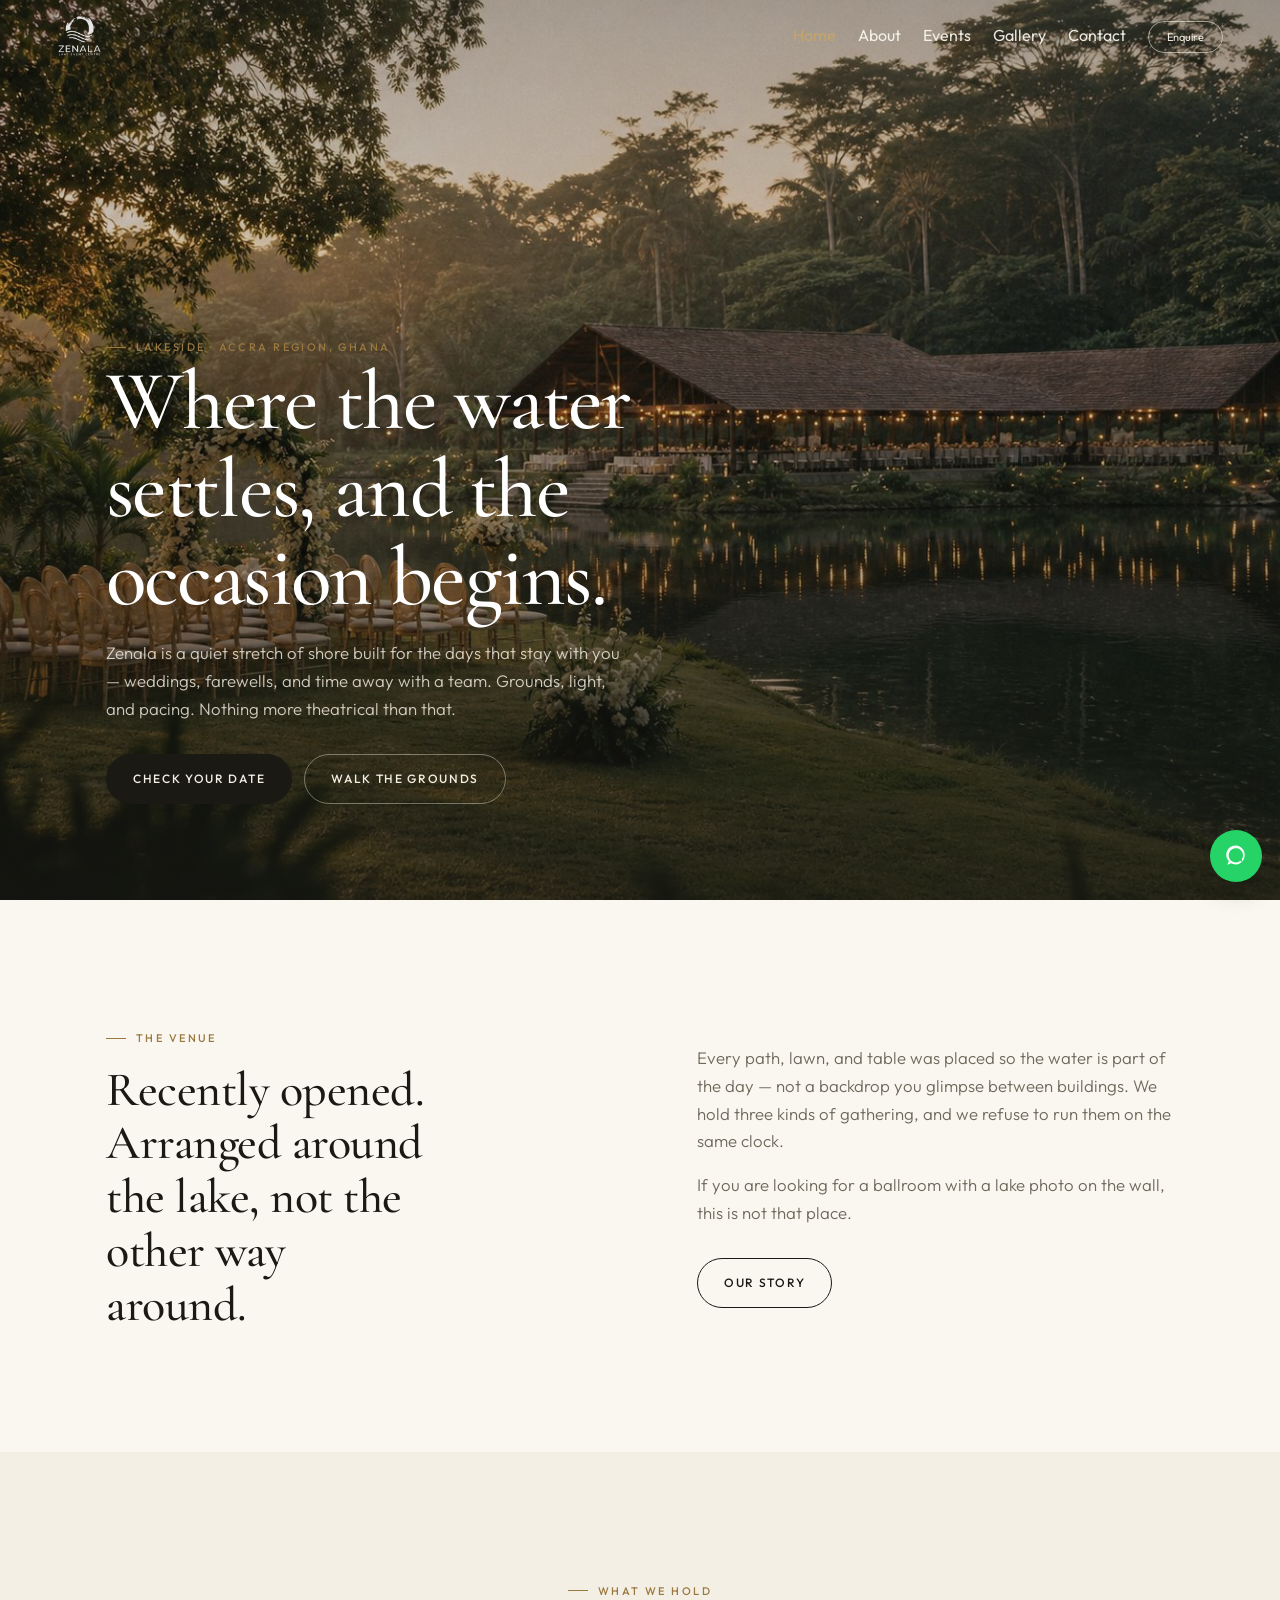
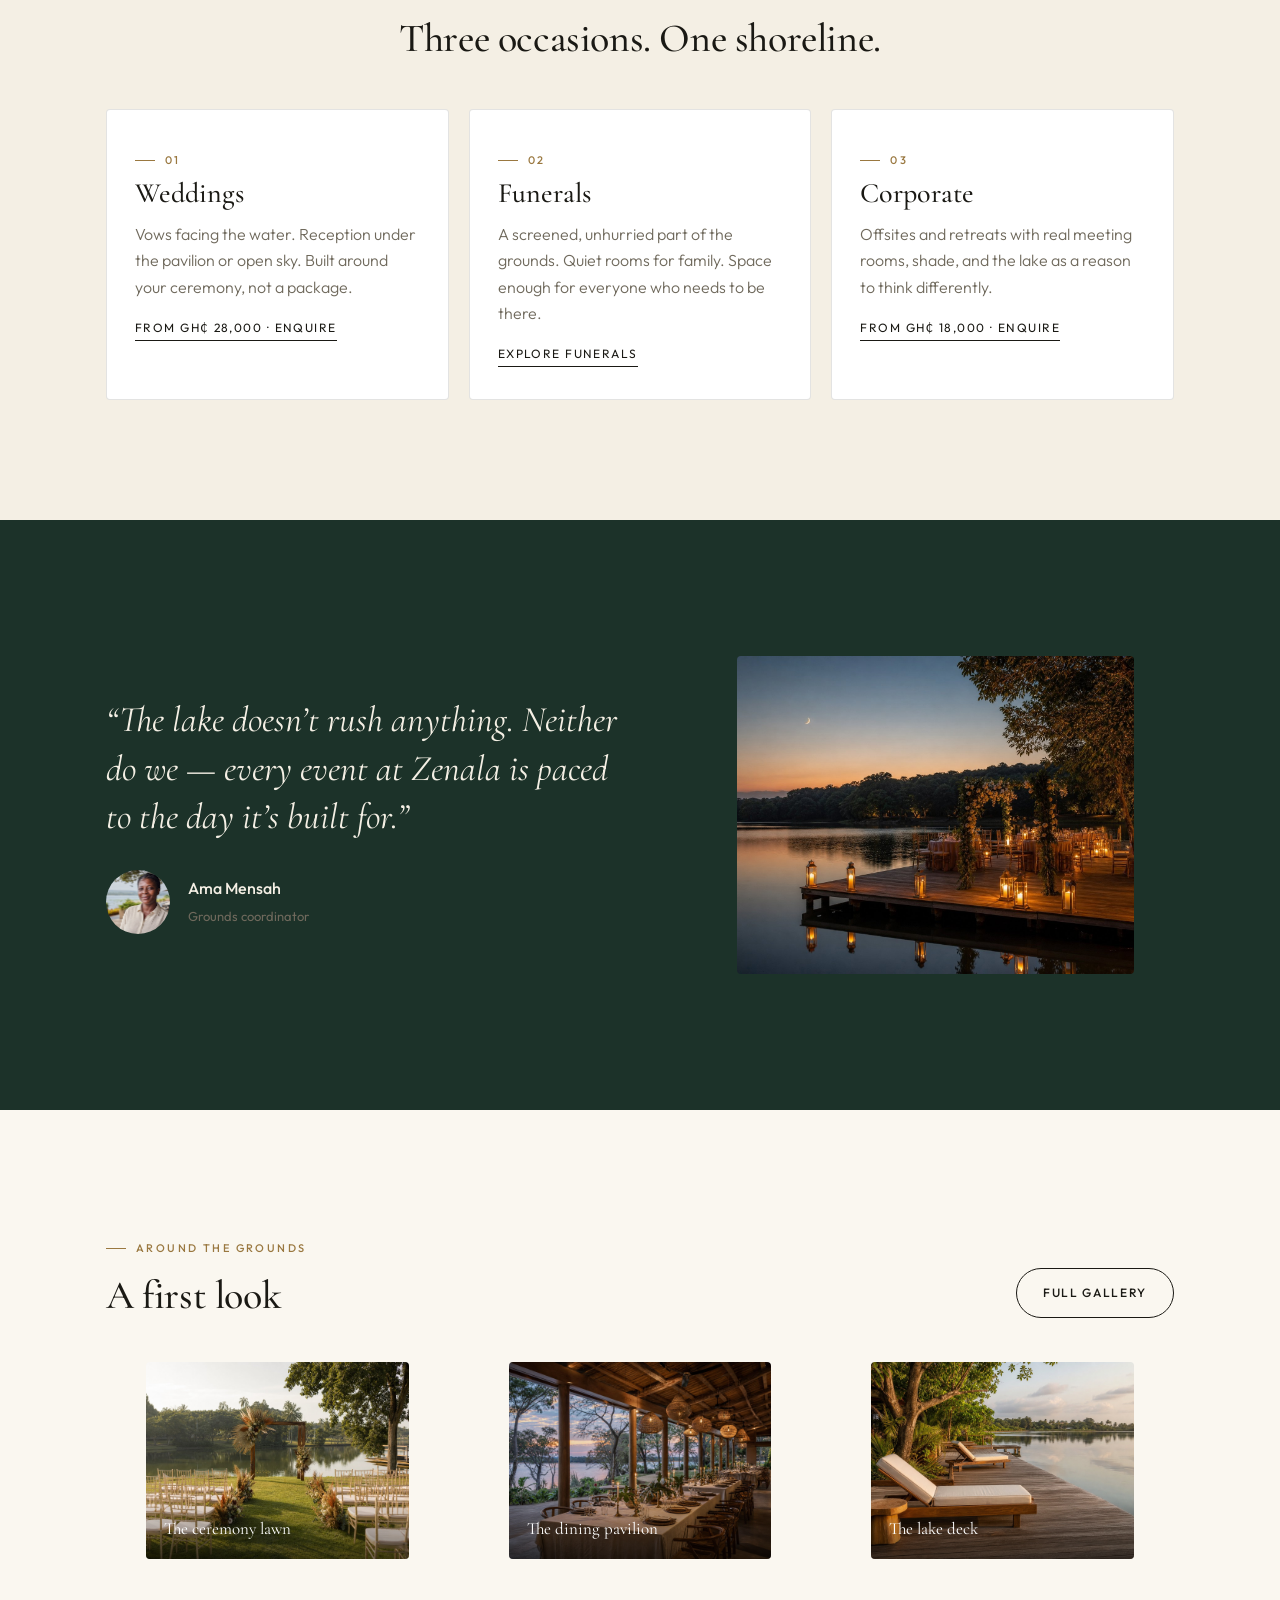
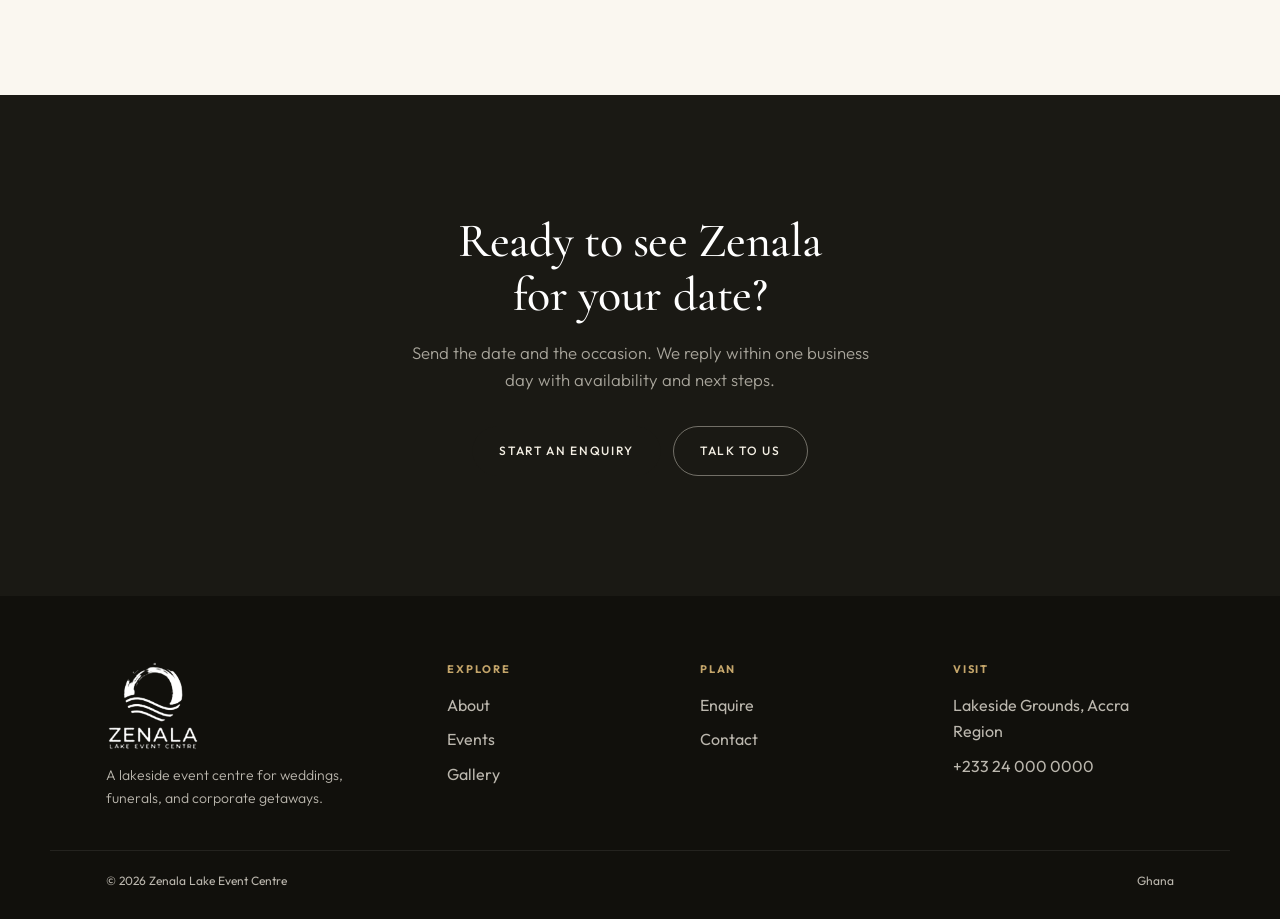
==== commit 3150d92f: "feat(navbar): style navbar to have a pill shape on scroll" ====
--- a/index.html
+++ b/index.html
@@ -5,19 +5,14 @@
   <meta name="viewport" content="width=device-width, initial-scale=1.0">
   <title>Zenala Lake Event Centre — Weddings, Funerals & Corporate Getaways</title>
   <meta name="description" content="A lakeside event centre in Ghana for weddings, memorials, and corporate retreats. Enquire for your date.">
-  <link rel="stylesheet" href="styles.css">
+  <link rel="stylesheet" href="styles.css?v=5">
 </head>
 <body>
 <a class="skip" href="#main">Skip to content</a>
 <header class="site-header">
   <nav class="nav">
     <a class="brand" href="index.html" aria-label="Zenala home">
-      <svg class="brand-mark" viewBox="0 0 100 100" xmlns="http://www.w3.org/2000/svg">
-        <circle cx="50" cy="50" r="49" fill="#1a1914"/>
-        <path d="M18,56 C28,36 38,72 50,52 C62,32 72,68 82,48" stroke="#F4EFE4" stroke-width="3.2" fill="none" stroke-linecap="round"/>
-        <path d="M24,66 C33,49 44,80 55,62" stroke="#C4A56A" stroke-width="2.4" fill="none" stroke-linecap="round"/>
-      </svg>
-      <span><span class="brand-word">ZENALA</span><span class="brand-sub">LAKE EVENT CENTRE</span></span>
+      <img class="brand-logo" src="images/logo-ink.png" alt="Zenala Lake Event Centre">
     </a>
     <button class="nav-toggle" aria-label="Toggle menu" aria-expanded="false"><span></span><span></span><span></span></button>
     <ul class="nav-links">
@@ -147,7 +142,7 @@
 <footer class="site-footer">
   <div class="wrap footer-top">
     <div class="footer-brand">
-      <span class="brand-word">ZENALA</span>
+      <img class="brand-logo brand-logo-footer" src="images/logo.png" alt="Zenala Lake Event Centre">
       <p>A lakeside event centre for weddings, funerals, and corporate getaways.</p>
     </div>
     <div class="footer-col">
--- a/styles.css
+++ b/styles.css
@@ -69,54 +69,120 @@
 .btn-line{background:transparent;color:var(--ink);border-color:var(--ink)}
 .btn-line:hover{background:var(--ink);color:var(--cream)}
 
-/* Header */
+/* Header
+   Rest: full-bleed, transparent over the hero.
+   Scrolled: inset cream pill, a few pixels off the edges. */
 .site-header{
-  position:fixed;inset:0 0 auto;z-index:80;
-  transition:background .4s, border-color .4s, backdrop-filter .4s;
-  border-bottom:1px solid transparent;
-}
-.site-header.scrolled,
-.site-header.on-light{
-  background:rgba(250,247,240,.9);
-  backdrop-filter:blur(16px);
-  border-bottom-color:var(--line);
-}
-.site-header.scrolled .brand-word,
-.site-header.on-light .brand-word,
-.site-header.scrolled .nav-links a,
-.site-header.on-light .nav-links a{color:var(--ink)}
-.site-header.scrolled .brand-sub,
-.site-header.on-light .brand-sub{color:var(--stone)}
-.site-header.scrolled .nav-toggle span,
-.site-header.on-light .nav-toggle span{background:var(--ink)}
-.site-header.scrolled .nav-cta,
-.site-header.on-light .nav-cta{border-color:var(--ink);color:var(--ink)}
+  position:fixed;top:0;left:0;right:0;z-index:80;
+  display:flex;
+  justify-content:center;
+  padding:0;
+  background:transparent;
+  border:0;
+  pointer-events:none;
+  transition:padding .5s var(--ease);
+}
+.site-header.scrolled{padding:10px 14px 0}
 .nav{
-  display:flex;align-items:center;justify-content:space-between;
-  max-width:var(--wrap);margin:0 auto;padding:16px var(--gutter);
+  pointer-events:auto;
+  position:relative;
+  display:flex;
+  align-items:center;
+  justify-content:space-between;
+  gap:28px;
+  width:100%;
+  margin:0;
+  padding:12px var(--gutter);
+  background:transparent;
+  backdrop-filter:none;
+  border:1px solid transparent;
+  border-radius:0;
+  box-shadow:none;
+  transition:padding .5s var(--ease), border-radius .5s var(--ease),
+    background .5s var(--ease), box-shadow .5s var(--ease), border-color .5s var(--ease),
+    backdrop-filter .5s var(--ease);
+}
+.site-header.scrolled .nav{
+  padding:8px 18px 8px 20px;
+  background:rgba(250,247,240,.94);
+  backdrop-filter:blur(18px) saturate(1.15);
+  border-color:rgba(26,25,20,.08);
+  border-radius:999px;
+  box-shadow:0 12px 36px rgba(26,25,20,.16);
 }
 .brand{display:flex;align-items:center;gap:12px}
-.brand-mark{width:38px;height:38px}
+.brand-mark{width:42px;height:42px}
+.brand-logo{
+  height:44px;width:auto;
+  display:block;
+  filter:invert(1);
+  transition:filter .45s var(--ease);
+}
+.site-header.scrolled .brand-logo{filter:none}
+.brand-logo-footer{height:92px;margin-bottom:10px;filter:none}
 .brand-word{font-family:var(--display);font-size:20px;letter-spacing:.08em;color:var(--cream)}
-.brand-sub{display:block;font-size:9px;letter-spacing:.2em;color:rgba(244,239,228,.65);margin-top:2px}
-.nav-links{display:flex;align-items:center;gap:clamp(16px,2.6vw,32px)}
-.nav-links a{font-size:13px;font-weight:400;color:rgba(244,239,228,.88);position:relative;padding:4px 0}
+.brand-sub{display:block;font-size:9px;letter-spacing:.2em;color:rgba(244,239,228,.7);margin-top:2px}
+.site-header.scrolled .brand-word{color:var(--ink)}
+.site-header.scrolled .brand-sub{color:var(--stone)}
+.nav-links{display:flex;align-items:center;gap:22px;flex:none}
+.nav-links a{font-size:16px;font-weight:400;color:rgba(250,247,240,.92);position:relative;padding:4px 0;transition:color .4s}
 .nav-links a[aria-current="page"]{color:var(--gold-2)}
-.nav-cta{padding:8px 18px!important;font-size:11px!important;border:1px solid rgba(244,239,228,.5);border-radius:999px}
+.site-header.scrolled .nav-links a{color:var(--ink)}
+.site-header.scrolled .nav-links a[aria-current="page"]{color:var(--gold)}
+.nav-cta{
+  padding:8px 18px!important;font-size:11px!important;
+  border:1px solid rgba(250,247,240,.55)!important;border-radius:999px;
+  color:var(--cream)!important;
+}
+.site-header.scrolled .nav-cta{
+  border-color:var(--ink)!important;
+  color:var(--ink)!important;
+}
 .nav-toggle{display:none}
 
 @media (max-width:900px){
+  .site-header.scrolled{padding:8px 10px 0}
   .nav-toggle{display:flex;flex-direction:column;gap:5px;padding:8px}
   .nav-toggle span{width:22px;height:1.5px;background:var(--cream);transition:.3s}
+  .site-header.scrolled .nav-toggle span{background:var(--ink)}
   .nav-toggle[aria-expanded="true"] span:nth-child(1){transform:translateY(6.5px) rotate(45deg)}
   .nav-toggle[aria-expanded="true"] span:nth-child(2){opacity:0}
   .nav-toggle[aria-expanded="true"] span:nth-child(3){transform:translateY(-6.5px) rotate(-45deg)}
   .nav-links{
-    display:none;position:fixed;inset:68px 0 0;background:var(--paper);
-    flex-direction:column;align-items:flex-start;padding:32px var(--gutter);gap:22px;
+    display:none;
+    position:absolute;left:12px;right:12px;top:calc(100% + 10px);
+    background:rgba(250,247,240,.97);
+    flex-direction:column;align-items:flex-start;
+    padding:20px 22px;gap:16px;
+    border-radius:22px;
+    border:1px solid rgba(26,25,20,.08);
+    box-shadow:0 16px 40px rgba(26,25,20,.14);
+    width:auto;
   }
   .nav-links.open{display:flex}
-  .nav-links a{font-size:28px;font-family:var(--display);color:var(--ink)!important}
+  .nav-links a{font-size:24px;font-family:var(--display);color:var(--ink)!important}
+  .nav-links li:last-child{
+    width:100%;
+    margin-top:6px;
+    padding-top:14px;
+    border-top:1px solid var(--line);
+  }
+  .nav-links a.nav-cta{
+    display:flex;
+    width:100%;
+    justify-content:center;
+    box-sizing:border-box;
+    font-family:var(--body)!important;
+    font-size:13px!important;
+    font-weight:500;
+    letter-spacing:.14em;
+    text-transform:uppercase;
+    background:var(--ink)!important;
+    color:var(--cream)!important;
+    border:1px solid var(--ink)!important;
+    border-radius:999px;
+    padding:14px 22px!important;
+  }
 }
 
 /* Hero */
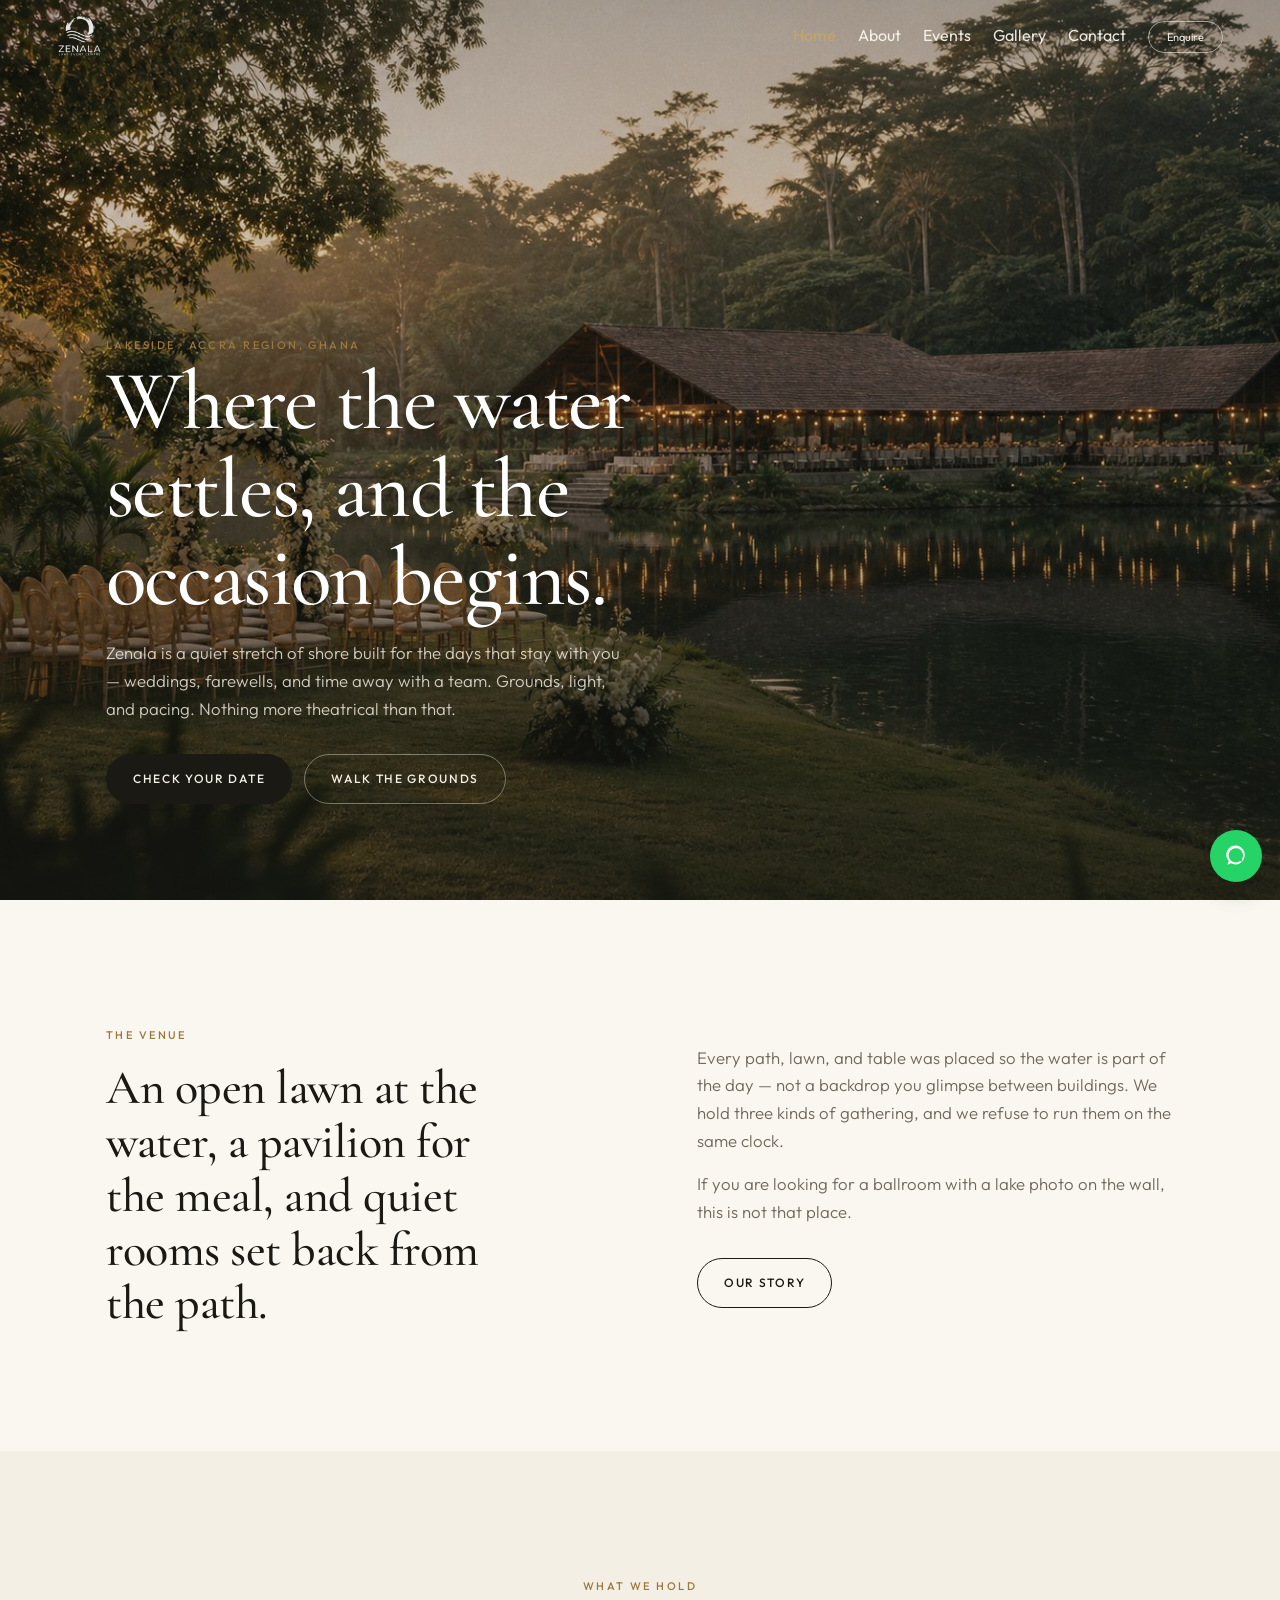
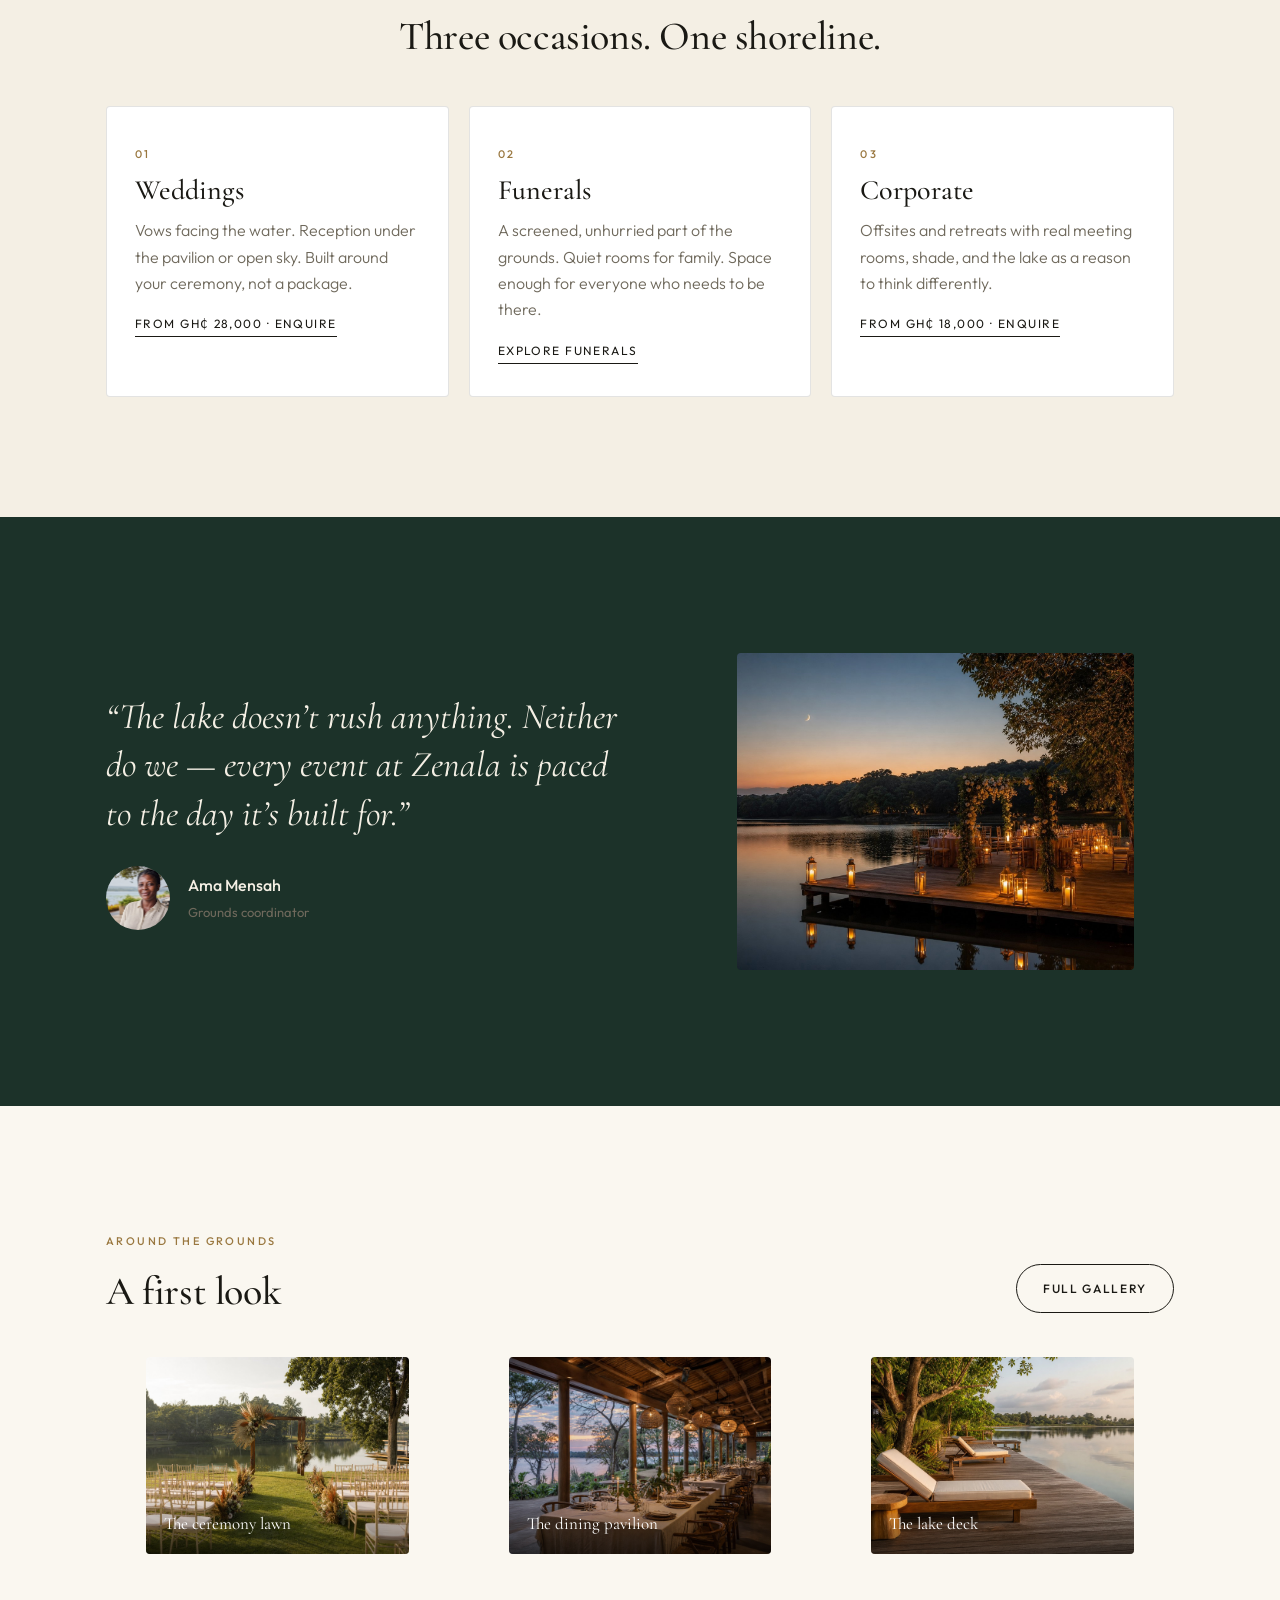
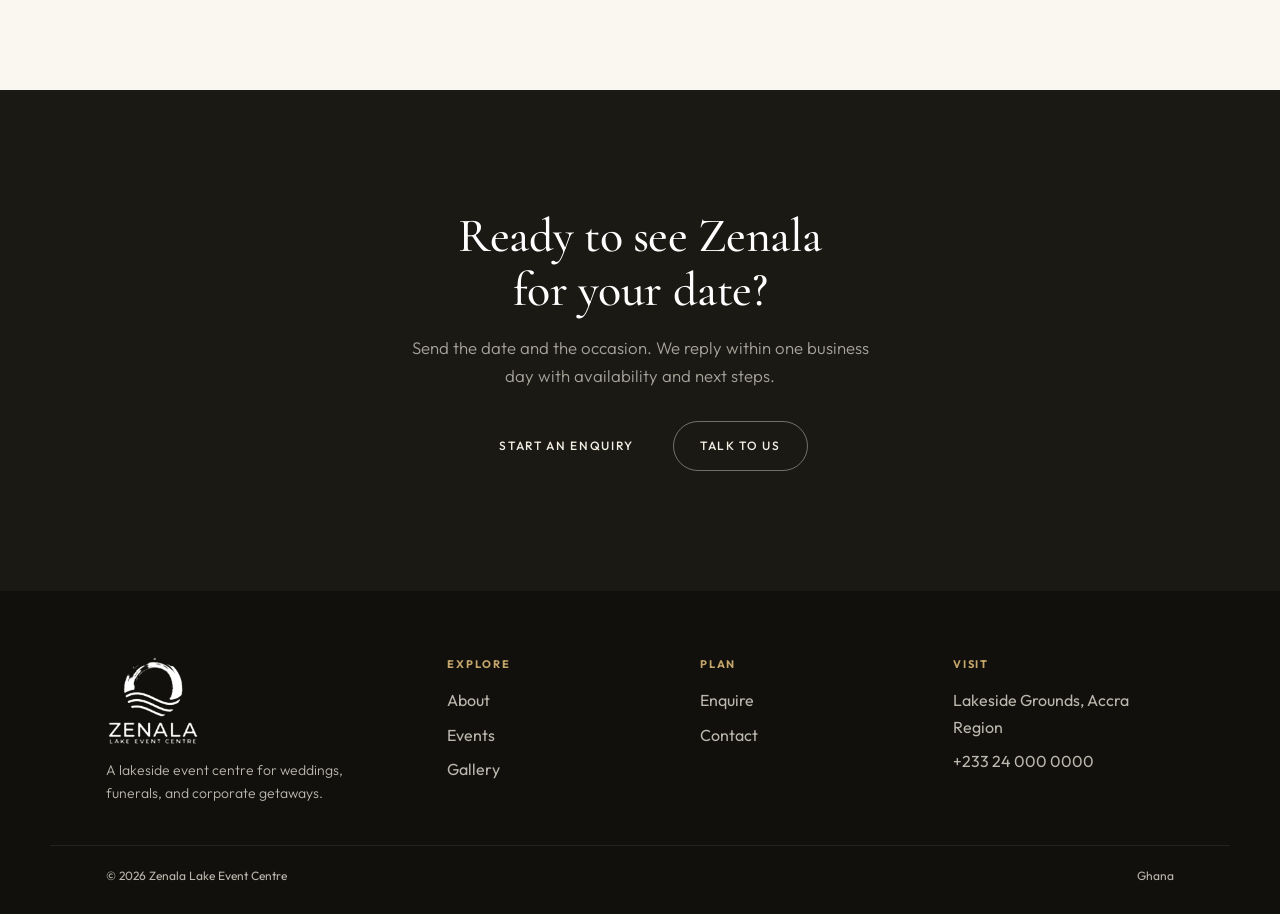
==== commit eeebaadb: "feat(footer): make footer consistent accross all pages" ====
--- a/index.html
+++ b/index.html
@@ -5,7 +5,7 @@
   <meta name="viewport" content="width=device-width, initial-scale=1.0">
   <title>Zenala Lake Event Centre — Weddings, Funerals & Corporate Getaways</title>
   <meta name="description" content="A lakeside event centre in Ghana for weddings, memorials, and corporate retreats. Enquire for your date.">
-  <link rel="stylesheet" href="styles.css?v=5">
+  <link rel="stylesheet" href="styles.css?v=8">
 </head>
 <body>
 <a class="skip" href="#main">Skip to content</a>
@@ -44,7 +44,7 @@
     <div class="wrap grid-2">
       <div>
         <span class="eyebrow">The venue</span>
-        <h2 class="h2 mt-16" style="font-size:clamp(32px,4vw,48px);max-width:14ch;">Recently opened. Arranged around the lake, not the other way around.</h2>
+        <h2 class="h2 mt-16" style="font-size:clamp(32px,4vw,48px);max-width:18ch;">An open lawn at the water, a pavilion for the meal, and quiet rooms set back from the path.</h2>
       </div>
       <div>
         <p class="lede">Every path, lawn, and table was placed so the water is part of the day — not a backdrop you glimpse between buildings. We hold three kinds of gathering, and we refuse to run them on the same clock.</p>
--- a/styles.css
+++ b/styles.css
@@ -47,7 +47,7 @@
   display:inline-flex;align-items:center;gap:10px;
   font-size:11px;font-weight:500;letter-spacing:.22em;text-transform:uppercase;color:var(--gold);
 }
-.eyebrow::before{content:"";width:20px;height:1px;background:currentColor}
+.eyebrow::before{display:none}
 
 h1,.h1{font-family:var(--display);font-weight:500;letter-spacing:-.02em;line-height:1.05}
 h2,.h2{font-family:var(--display);font-weight:500;line-height:1.12;letter-spacing:-.01em}
@@ -167,7 +167,9 @@
     padding-top:14px;
     border-top:1px solid var(--line);
   }
-  .nav-links a.nav-cta{
+  .nav-links a.nav-cta,
+  .site-header.scrolled .nav-cta,
+  .site-header.scrolled .nav-links a.nav-cta{
     display:flex;
     width:100%;
     justify-content:center;
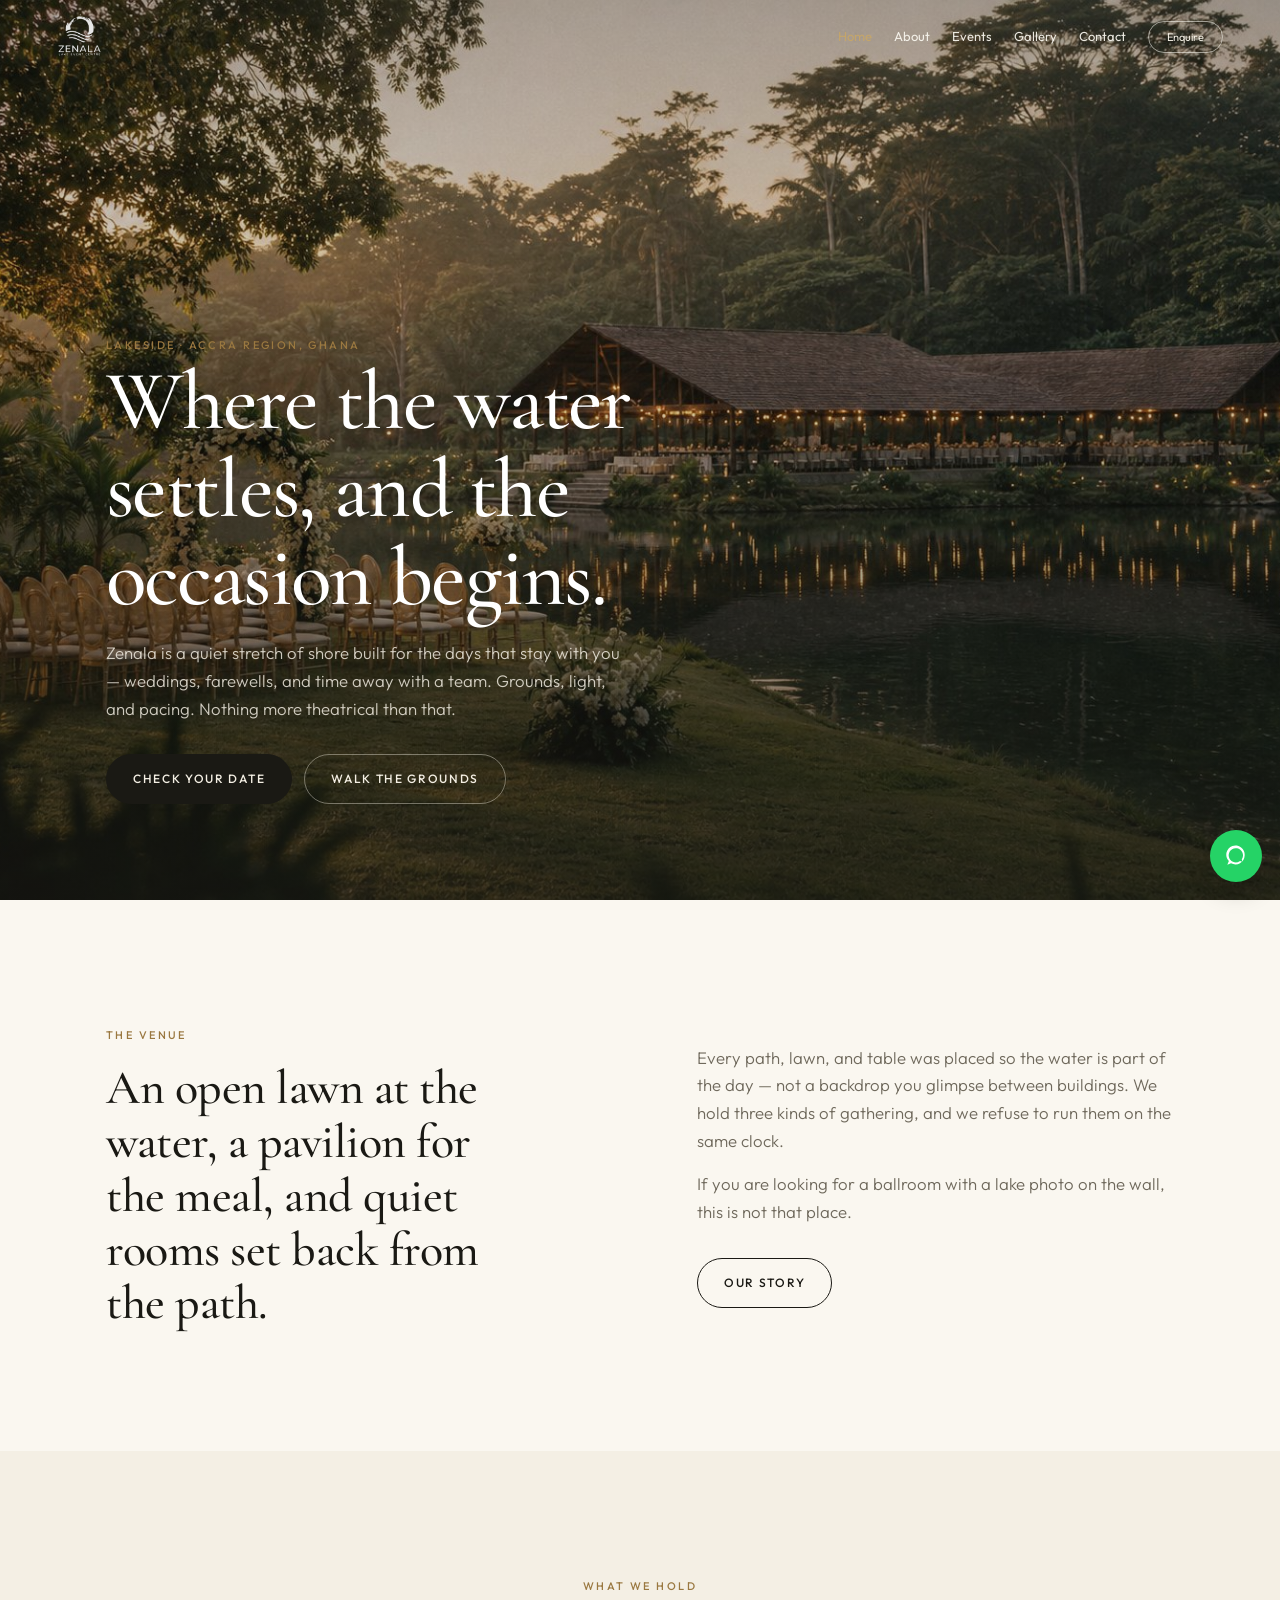
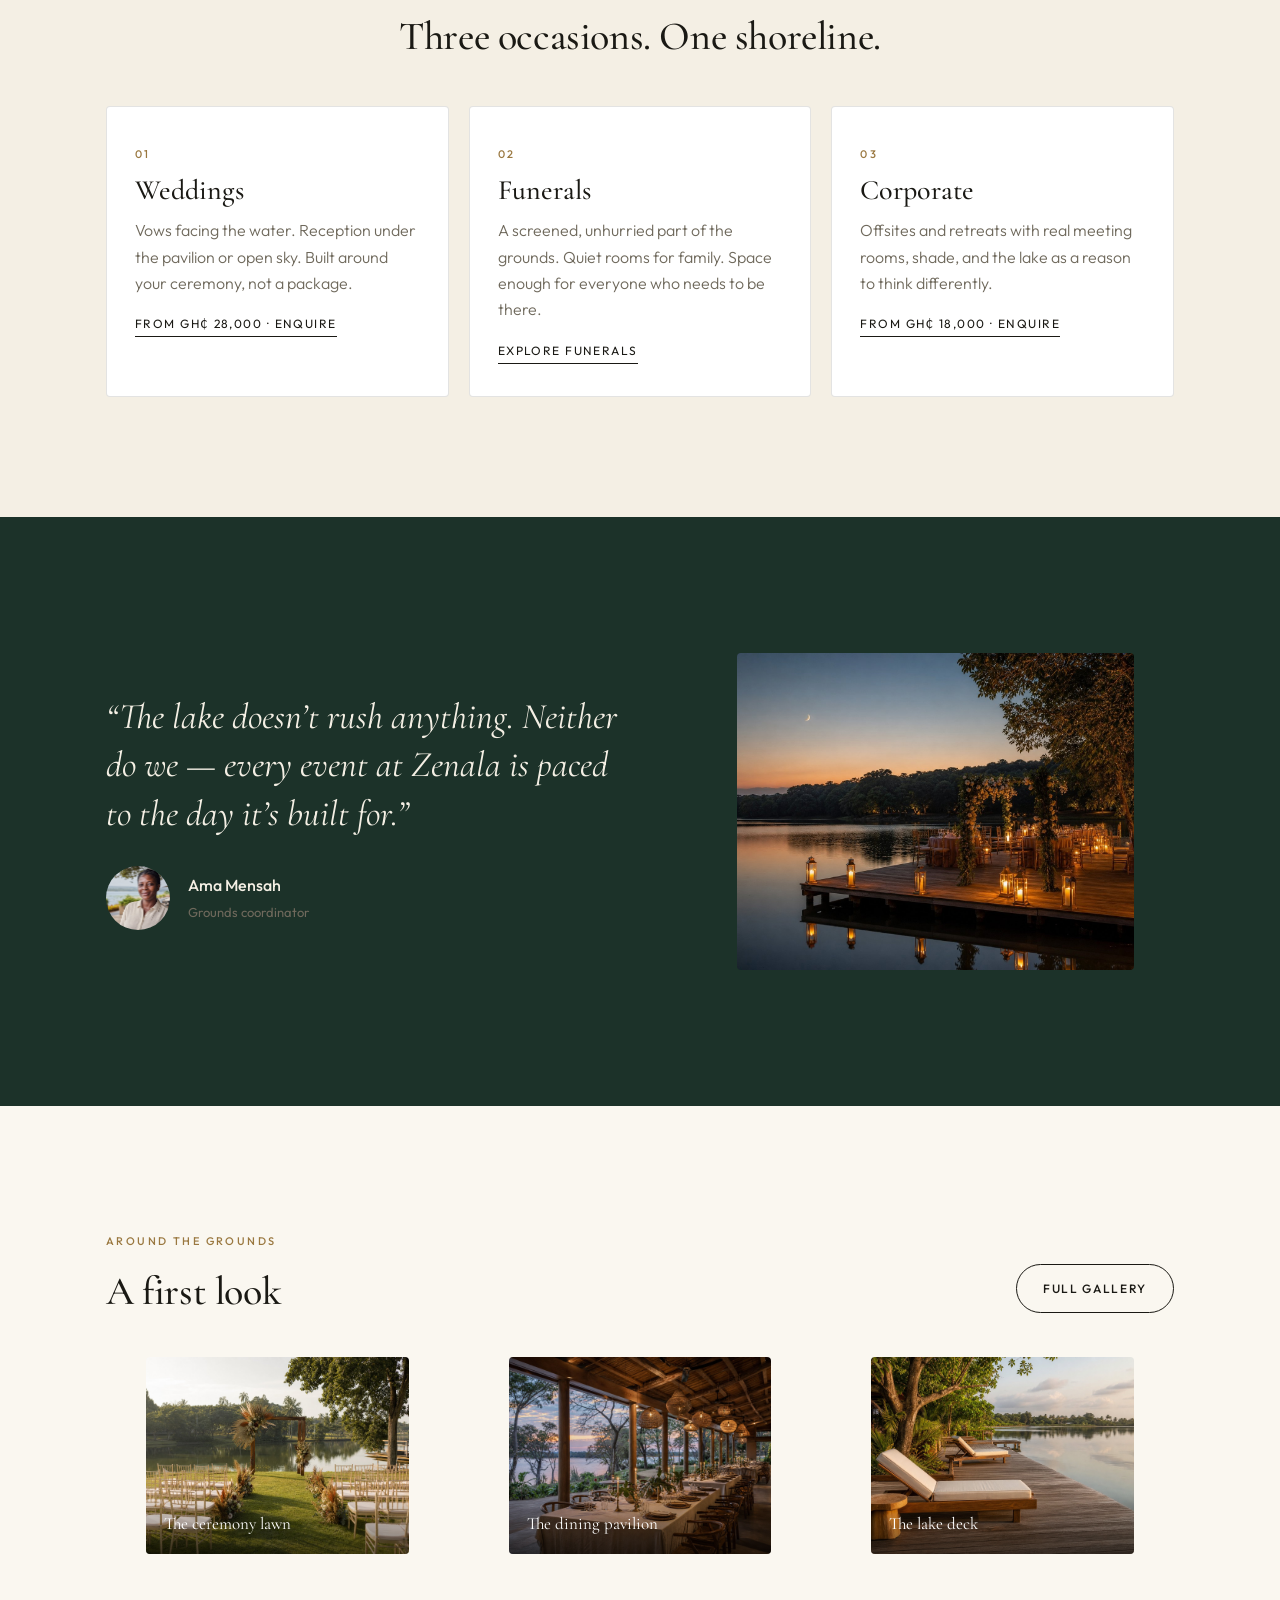
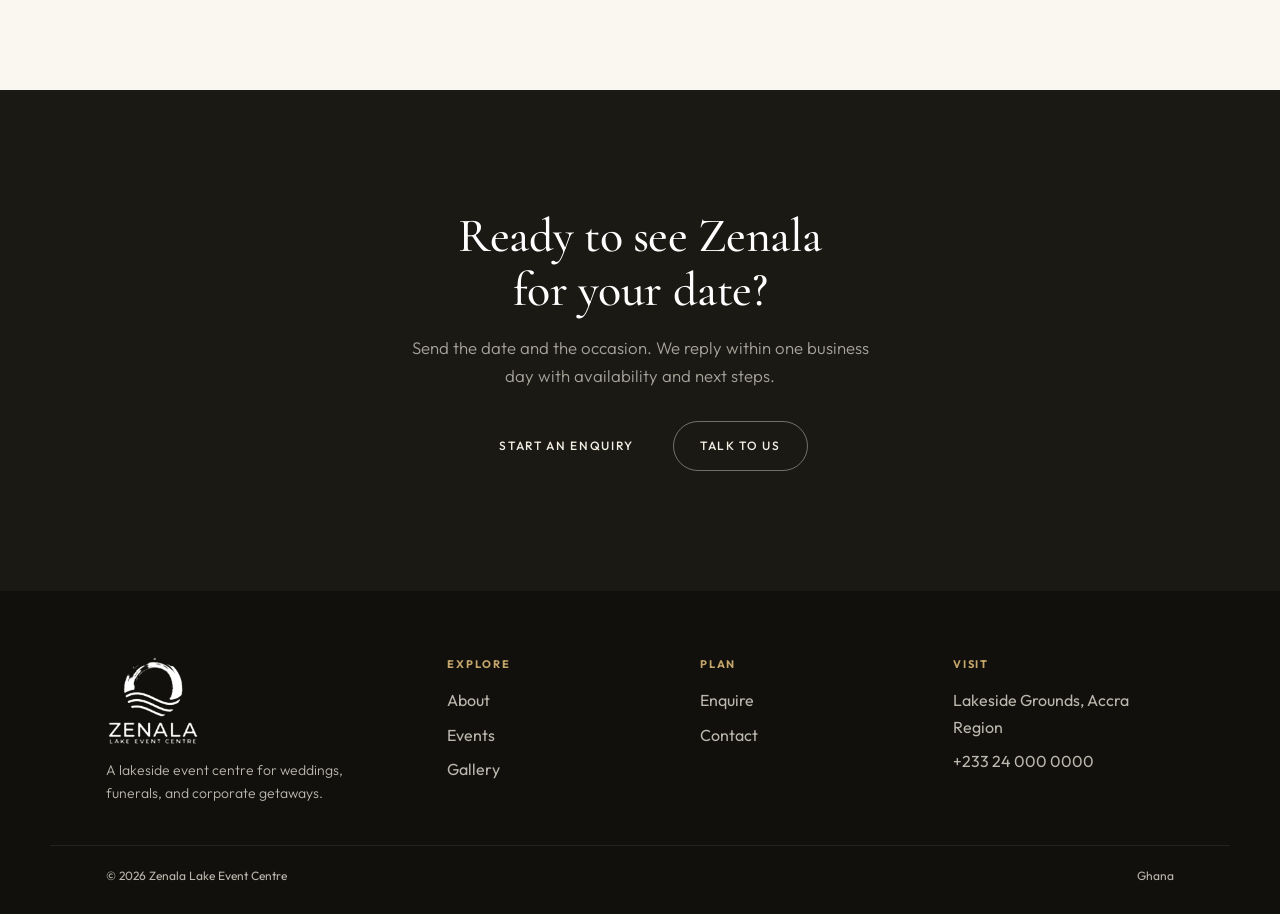
==== commit 23d9ee37: "refactor: restyle events page" ====
--- a/index.html
+++ b/index.html
@@ -5,7 +5,7 @@
   <meta name="viewport" content="width=device-width, initial-scale=1.0">
   <title>Zenala Lake Event Centre — Weddings, Funerals & Corporate Getaways</title>
   <meta name="description" content="A lakeside event centre in Ghana for weddings, memorials, and corporate retreats. Enquire for your date.">
-  <link rel="stylesheet" href="styles.css?v=8">
+  <link rel="stylesheet" href="styles.css?v=12">
 </head>
 <body>
 <a class="skip" href="#main">Skip to content</a>
--- a/styles.css
+++ b/styles.css
@@ -1,322 +1,20 @@
-@import url('https://fonts.googleapis.com/css2?family=Cormorant+Garamond:ital,wght@0,400;0,500;0,600;1,400;1,500&family=Outfit:wght@300;400;500;600&display=swap');
-
-:root{
-  --ink:#1a1914;
-  --ink-2:#2c2a24;
-  --cream:#f4efe4;
-  --paper:#faf7f0;
-  --gold:#9a7840;
-  --gold-2:#c4a56a;
-  --lake:#1c3229;
-  --lake-2:#2d4a3d;
-  --stone:#6f695c;
-  --line:rgba(26,25,20,.12);
-  --shadow:0 24px 60px rgba(26,25,20,.12);
-  --display:'Cormorant Garamond', Georgia, serif;
-  --body:'Outfit', system-ui, sans-serif;
-  --wrap:1180px;
-  --gutter:clamp(20px,4.5vw,56px);
-  --ease:cubic-bezier(.22,1,.36,1);
-}
-
-*,*::before,*::after{box-sizing:border-box}
-html{scroll-behavior:smooth}
-@media (prefers-reduced-motion:reduce){
-  html{scroll-behavior:auto}
-  *,*::before,*::after{animation:none!important;transition:none!important}
-}
-body{
-  margin:0;
-  font-family:var(--body);
-  color:var(--ink);
-  background:var(--paper);
-  line-height:1.65;
-  font-weight:400;
-  -webkit-font-smoothing:antialiased;
-}
-img,svg{display:block;max-width:100%}
-a{color:inherit;text-decoration:none}
-button{font-family:inherit;cursor:pointer;border:0;background:none}
-ul{margin:0;padding:0;list-style:none}
-h1,h2,h3,h4,p{margin:0}
-:focus-visible{outline:2px solid var(--gold);outline-offset:3px}
-
-.wrap{max-width:var(--wrap);margin:0 auto;padding:0 var(--gutter)}
-
-.eyebrow{
-  display:inline-flex;align-items:center;gap:10px;
-  font-size:11px;font-weight:500;letter-spacing:.22em;text-transform:uppercase;color:var(--gold);
-}
-.eyebrow::before{display:none}
-
-h1,.h1{font-family:var(--display);font-weight:500;letter-spacing:-.02em;line-height:1.05}
-h2,.h2{font-family:var(--display);font-weight:500;line-height:1.12;letter-spacing:-.01em}
-h3{font-family:var(--display);font-weight:500;line-height:1.2}
-.lede{color:var(--stone);font-weight:300;font-size:1.05rem}
-
-.btn{
-  display:inline-flex;align-items:center;justify-content:center;gap:10px;
-  padding:14px 26px;
-  font-size:12px;font-weight:500;letter-spacing:.14em;text-transform:uppercase;
-  border:1px solid transparent;border-radius:999px;
-  transition:transform .35s var(--ease), background .35s, color .35s, border-color .35s, box-shadow .35s;
-}
-.btn:hover{transform:translateY(-1px)}
-.btn-primary{background:var(--ink);color:var(--cream);border-color:var(--ink)}
-.btn-primary:hover{background:var(--gold);border-color:var(--gold);box-shadow:0 10px 30px rgba(154,120,64,.28)}
-.btn-ghost{background:transparent;color:var(--cream);border-color:rgba(244,239,228,.4)}
-.btn-ghost:hover{background:rgba(244,239,228,.1);border-color:var(--cream)}
-.btn-line{background:transparent;color:var(--ink);border-color:var(--ink)}
-.btn-line:hover{background:var(--ink);color:var(--cream)}
-
-/* Header
-   Rest: full-bleed, transparent over the hero.
-   Scrolled: inset cream pill, a few pixels off the edges. */
-.site-header{
-  position:fixed;top:0;left:0;right:0;z-index:80;
-  display:flex;
-  justify-content:center;
-  padding:0;
-  background:transparent;
-  border:0;
-  pointer-events:none;
-  transition:padding .5s var(--ease);
-}
-.site-header.scrolled{padding:10px 14px 0}
-.nav{
-  pointer-events:auto;
-  position:relative;
-  display:flex;
-  align-items:center;
-  justify-content:space-between;
-  gap:28px;
-  width:100%;
-  margin:0;
-  padding:12px var(--gutter);
-  background:transparent;
-  backdrop-filter:none;
-  border:1px solid transparent;
-  border-radius:0;
-  box-shadow:none;
-  transition:padding .5s var(--ease), border-radius .5s var(--ease),
-    background .5s var(--ease), box-shadow .5s var(--ease), border-color .5s var(--ease),
-    backdrop-filter .5s var(--ease);
-}
-.site-header.scrolled .nav{
-  padding:8px 18px 8px 20px;
-  background:rgba(250,247,240,.94);
-  backdrop-filter:blur(18px) saturate(1.15);
-  border-color:rgba(26,25,20,.08);
-  border-radius:999px;
-  box-shadow:0 12px 36px rgba(26,25,20,.16);
-}
-.brand{display:flex;align-items:center;gap:12px}
-.brand-mark{width:42px;height:42px}
-.brand-logo{
-  height:44px;width:auto;
-  display:block;
-  filter:invert(1);
-  transition:filter .45s var(--ease);
-}
-.site-header.scrolled .brand-logo{filter:none}
-.brand-logo-footer{height:92px;margin-bottom:10px;filter:none}
-.brand-word{font-family:var(--display);font-size:20px;letter-spacing:.08em;color:var(--cream)}
-.brand-sub{display:block;font-size:9px;letter-spacing:.2em;color:rgba(244,239,228,.7);margin-top:2px}
-.site-header.scrolled .brand-word{color:var(--ink)}
-.site-header.scrolled .brand-sub{color:var(--stone)}
-.nav-links{display:flex;align-items:center;gap:22px;flex:none}
-.nav-links a{font-size:16px;font-weight:400;color:rgba(250,247,240,.92);position:relative;padding:4px 0;transition:color .4s}
-.nav-links a[aria-current="page"]{color:var(--gold-2)}
-.site-header.scrolled .nav-links a{color:var(--ink)}
-.site-header.scrolled .nav-links a[aria-current="page"]{color:var(--gold)}
-.nav-cta{
-  padding:8px 18px!important;font-size:11px!important;
-  border:1px solid rgba(250,247,240,.55)!important;border-radius:999px;
-  color:var(--cream)!important;
-}
-.site-header.scrolled .nav-cta{
-  border-color:var(--ink)!important;
-  color:var(--ink)!important;
-}
-.nav-toggle{display:none}
-
-@media (max-width:900px){
-  .site-header.scrolled{padding:8px 10px 0}
-  .nav-toggle{display:flex;flex-direction:column;gap:5px;padding:8px}
-  .nav-toggle span{width:22px;height:1.5px;background:var(--cream);transition:.3s}
-  .site-header.scrolled .nav-toggle span{background:var(--ink)}
-  .nav-toggle[aria-expanded="true"] span:nth-child(1){transform:translateY(6.5px) rotate(45deg)}
-  .nav-toggle[aria-expanded="true"] span:nth-child(2){opacity:0}
-  .nav-toggle[aria-expanded="true"] span:nth-child(3){transform:translateY(-6.5px) rotate(-45deg)}
-  .nav-links{
-    display:none;
-    position:absolute;left:12px;right:12px;top:calc(100% + 10px);
-    background:rgba(250,247,240,.97);
-    flex-direction:column;align-items:flex-start;
-    padding:20px 22px;gap:16px;
-    border-radius:22px;
-    border:1px solid rgba(26,25,20,.08);
-    box-shadow:0 16px 40px rgba(26,25,20,.14);
-    width:auto;
-  }
-  .nav-links.open{display:flex}
-  .nav-links a{font-size:24px;font-family:var(--display);color:var(--ink)!important}
-  .nav-links li:last-child{
-    width:100%;
-    margin-top:6px;
-    padding-top:14px;
-    border-top:1px solid var(--line);
-  }
-  .nav-links a.nav-cta,
-  .site-header.scrolled .nav-cta,
-  .site-header.scrolled .nav-links a.nav-cta{
-    display:flex;
-    width:100%;
-    justify-content:center;
-    box-sizing:border-box;
-    font-family:var(--body)!important;
-    font-size:13px!important;
-    font-weight:500;
-    letter-spacing:.14em;
-    text-transform:uppercase;
-    background:var(--ink)!important;
-    color:var(--cream)!important;
-    border:1px solid var(--ink)!important;
-    border-radius:999px;
-    padding:14px 22px!important;
-  }
-}
-
-/* Hero */
-.hero{
-  position:relative;min-height:100svh;display:flex;align-items:flex-end;
-  color:var(--cream);overflow:hidden;
-}
-.hero.compact{min-height:62svh}
-.hero-media{position:absolute;inset:0}
-.hero-media img{width:100%;height:100%;object-fit:cover}
-.hero-media::after{
-  content:"";position:absolute;inset:0;
-  background:linear-gradient(180deg,rgba(26,25,20,.35) 0%,rgba(26,25,20,.15) 40%,rgba(26,25,20,.72) 100%);
-}
-.hero-inner{position:relative;z-index:2;width:100%;padding:0 var(--gutter) clamp(56px,8vw,96px);max-width:var(--wrap);margin:0 auto}
-.hero h1{color:#fff;max-width:16ch;font-size:clamp(42px,7vw,84px)}
-.hero .lede{color:rgba(244,239,228,.82);max-width:48ch;margin-top:18px}
-.hero-actions{display:flex;flex-wrap:wrap;gap:12px;margin-top:32px}
-
-.section{padding:clamp(72px,10vw,120px) 0}
-.section-ink{background:var(--ink);color:var(--cream)}
-.section-lake{background:var(--lake);color:var(--cream)}
-.section-cream{background:var(--cream)}
-
-.grid-2{display:grid;grid-template-columns:1.05fr .95fr;gap:clamp(28px,5vw,80px);align-items:center}
-.grid-3{display:grid;grid-template-columns:repeat(3,1fr);gap:20px}
-@media (max-width:860px){.grid-2,.grid-3{grid-template-columns:1fr}}
-
-.photo{
-  position:relative;overflow:hidden;border-radius:4px;
-  aspect-ratio:4/3;
-}
-.photo img{width:100%;height:100%;object-fit:cover;transition:transform 1.2s var(--ease)}
-.photo:hover img{transform:scale(1.04)}
-.photo figcaption,.caption{
-  position:absolute;left:0;right:0;bottom:0;padding:16px 18px;
-  background:linear-gradient(transparent,rgba(0,0,0,.55));
-  color:#fff;font-family:var(--display);font-size:17px;
-}
-
-.card{
-  background:#fff;border:1px solid var(--line);padding:32px 28px;border-radius:4px;
-  transition:transform .4s var(--ease), box-shadow .4s;
-}
-.card:hover{transform:translateY(-6px);box-shadow:var(--shadow)}
-.card h3{font-size:28px;margin:8px 0 10px}
-.card p{color:var(--stone);font-weight:300}
-.card a{display:inline-block;margin-top:18px;font-size:12px;letter-spacing:.12em;text-transform:uppercase;border-bottom:1px solid var(--ink);padding-bottom:2px}
-
-.quote{font-family:var(--display);font-style:italic;font-size:clamp(24px,3.2vw,36px);line-height:1.35}
-.quote cite{display:block;margin-top:16px;font-style:normal;font-family:var(--body);font-size:12px;letter-spacing:.12em;text-transform:uppercase;color:var(--gold-2)}
-
-.person{display:flex;gap:18px;align-items:center;margin-top:28px}
-.person img{width:64px;height:64px;border-radius:50%;object-fit:cover}
-.person strong{display:block;font-weight:500}
-.person span{font-size:13px;color:var(--stone)}
-
-.site-footer{background:#11100c;color:rgba(244,239,228,.75);padding:64px 0 28px}
-.footer-top{display:grid;grid-template-columns:1.4fr 1fr 1fr 1fr;gap:32px}
-@media (max-width:800px){.footer-top{grid-template-columns:1fr 1fr}}
-.footer-brand .brand-word{color:#fff}
-.footer-brand p{margin-top:12px;max-width:28ch;font-weight:300;font-size:14px}
-.footer-col h4{font-size:11px;letter-spacing:.16em;text-transform:uppercase;color:var(--gold-2);margin-bottom:14px}
-.footer-col li{margin-bottom:8px}
-.footer-col a:hover{color:#fff}
-.footer-bottom{margin-top:40px;padding-top:20px;border-top:1px solid rgba(255,255,255,.08);display:flex;justify-content:space-between;flex-wrap:wrap;gap:10px;font-size:12px}
-
-.field{margin-bottom:18px}
-.field label{display:block;font-size:11px;letter-spacing:.12em;text-transform:uppercase;color:var(--stone);margin-bottom:8px}
-.field input,.field select,.field textarea{
-  width:100%;background:#fff;border:1px solid var(--line);border-radius:4px;
-  padding:13px 14px;font:400 15px var(--body);color:var(--ink);
-}
-.field input:focus,.field select:focus,.field textarea:focus{outline:none;border-color:var(--gold)}
-.field textarea{min-height:130px;resize:vertical}
-.field-row{display:grid;grid-template-columns:1fr 1fr;gap:16px}
-@media (max-width:600px){.field-row{grid-template-columns:1fr}}
-.form-ok{display:none;padding:28px;background:var(--cream);border:1px solid var(--line);border-radius:4px}
-.form-ok.show{display:block}
-form.sent{display:none}
-
-.step{display:flex;gap:16px;margin-bottom:22px}
-.step-n{width:36px;height:36px;border:1px solid var(--gold-2);color:var(--gold);display:grid;place-items:center;font-family:var(--display);flex:none}
-
-.masonry{display:grid;grid-template-columns:repeat(3,1fr);gap:14px}
-.masonry .photo:nth-child(1),.masonry .photo:nth-child(4){grid-column:span 2;aspect-ratio:16/9}
-@media (max-width:800px){
-  .masonry{grid-template-columns:1fr 1fr}
-  .masonry .photo:nth-child(1),.masonry .photo:nth-child(4){grid-column:span 2}
-}
-
-.lightbox{position:fixed;inset:0;background:rgba(10,10,8,.92);display:none;place-items:center;z-index:200;padding:24px}
-.lightbox.open{display:grid}
-.lightbox img{max-width:min(1100px,94vw);max-height:88vh;object-fit:contain}
-
-.float-wa{
-  position:fixed;right:18px;bottom:18px;z-index:70;
-  width:52px;height:52px;border-radius:50%;background:#25D366;color:#fff;
-  display:grid;place-items:center;box-shadow:0 10px 24px rgba(0,0,0,.2);
-}
-.float-wa svg{width:26px;height:26px}
-
-.cal{background:#fff;border:1px solid var(--line);border-radius:4px;padding:18px}
-.cal-head{display:flex;justify-content:space-between;align-items:center;margin-bottom:14px}
-.cal-head button{width:36px;height:36px;border:1px solid var(--line);border-radius:50%;font-size:18px}
-.cal-head button:hover{border-color:var(--gold)}
-.cal-grid{display:grid;grid-template-columns:repeat(7,1fr);gap:4px;text-align:center}
-.cal-dow{font-size:10px;letter-spacing:.08em;text-transform:uppercase;color:var(--stone);padding:6px 0}
-.cal-day{
-  aspect-ratio:1;border:0;border-radius:4px;font:400 13px var(--body);background:transparent;color:var(--ink);
-}
-.cal-day:hover:not(:disabled):not(.taken){background:var(--cream)}
-.cal-day.taken{color:#b4aea2;text-decoration:line-through;cursor:not-allowed}
-.cal-day.selected{background:var(--ink);color:var(--cream)}
-.cal-day.today{box-shadow:inset 0 0 0 1px var(--gold)}
-.cal-day:disabled{opacity:.28;cursor:default}
-.cal-legend{display:flex;gap:16px;margin-top:12px;font-size:12px;color:var(--stone)}
-.cal-legend i{display:inline-block;width:10px;height:10px;border-radius:2px;margin-right:6px;vertical-align:middle}
-.price-table{width:100%;border-collapse:collapse;margin-top:20px;font-size:15px}
-.price-table th,.price-table td{text-align:left;padding:14px 12px;border-bottom:1px solid var(--line)}
-.price-table th{font-size:11px;letter-spacing:.12em;text-transform:uppercase;color:var(--stone);font-weight:500}
-.price-table td:last-child,.price-table th:last-child{text-align:right}
-.note{font-size:13px;color:var(--stone);margin-top:12px}
-.dir{background:var(--cream);padding:22px;border-radius:4px;margin-top:24px}
-.dir a{color:var(--gold);text-decoration:underline}
-
-.skip{position:absolute;left:-999px;top:8px;background:#fff;padding:8px 12px}
-.skip:focus{left:8px;z-index:300}
-
-.center{text-align:center}
-.mt-16{margin-top:16px}.mt-24{margin-top:24px}.mt-32{margin-top:32px}
-.muted{color:var(--stone)}
-.list{display:flex;flex-direction:column;gap:8px;margin-top:20px}
-.list li{color:var(--stone);padding-left:16px;position:relative}
-.list li::before{content:"";position:absolute;left:0;top:10px;width:6px;height:1px;background:var(--gold)}
+/* Zenala styles — edit the file that matches what you are changing.
+   css/tokens.css     colours, fonts, spacing
+   css/base.css       reset, headings, buttons, utilities
+   css/header.css     navbar + hamburger
+   css/hero.css       heroes + video placeholders
+   css/layout.css     sections, grids, cards, photos
+   css/footer.css     footer + WhatsApp
+   css/forms.css      enquire form, calendar, contact
+   css/gallery.css    gallery + lightbox
+   css/events.css     events page chapters
+*/
+@import url('css/tokens.css');
+@import url('css/base.css');
+@import url('css/header.css');
+@import url('css/hero.css');
+@import url('css/layout.css');
+@import url('css/footer.css');
+@import url('css/forms.css');
+@import url('css/gallery.css');
+@import url('css/events.css');
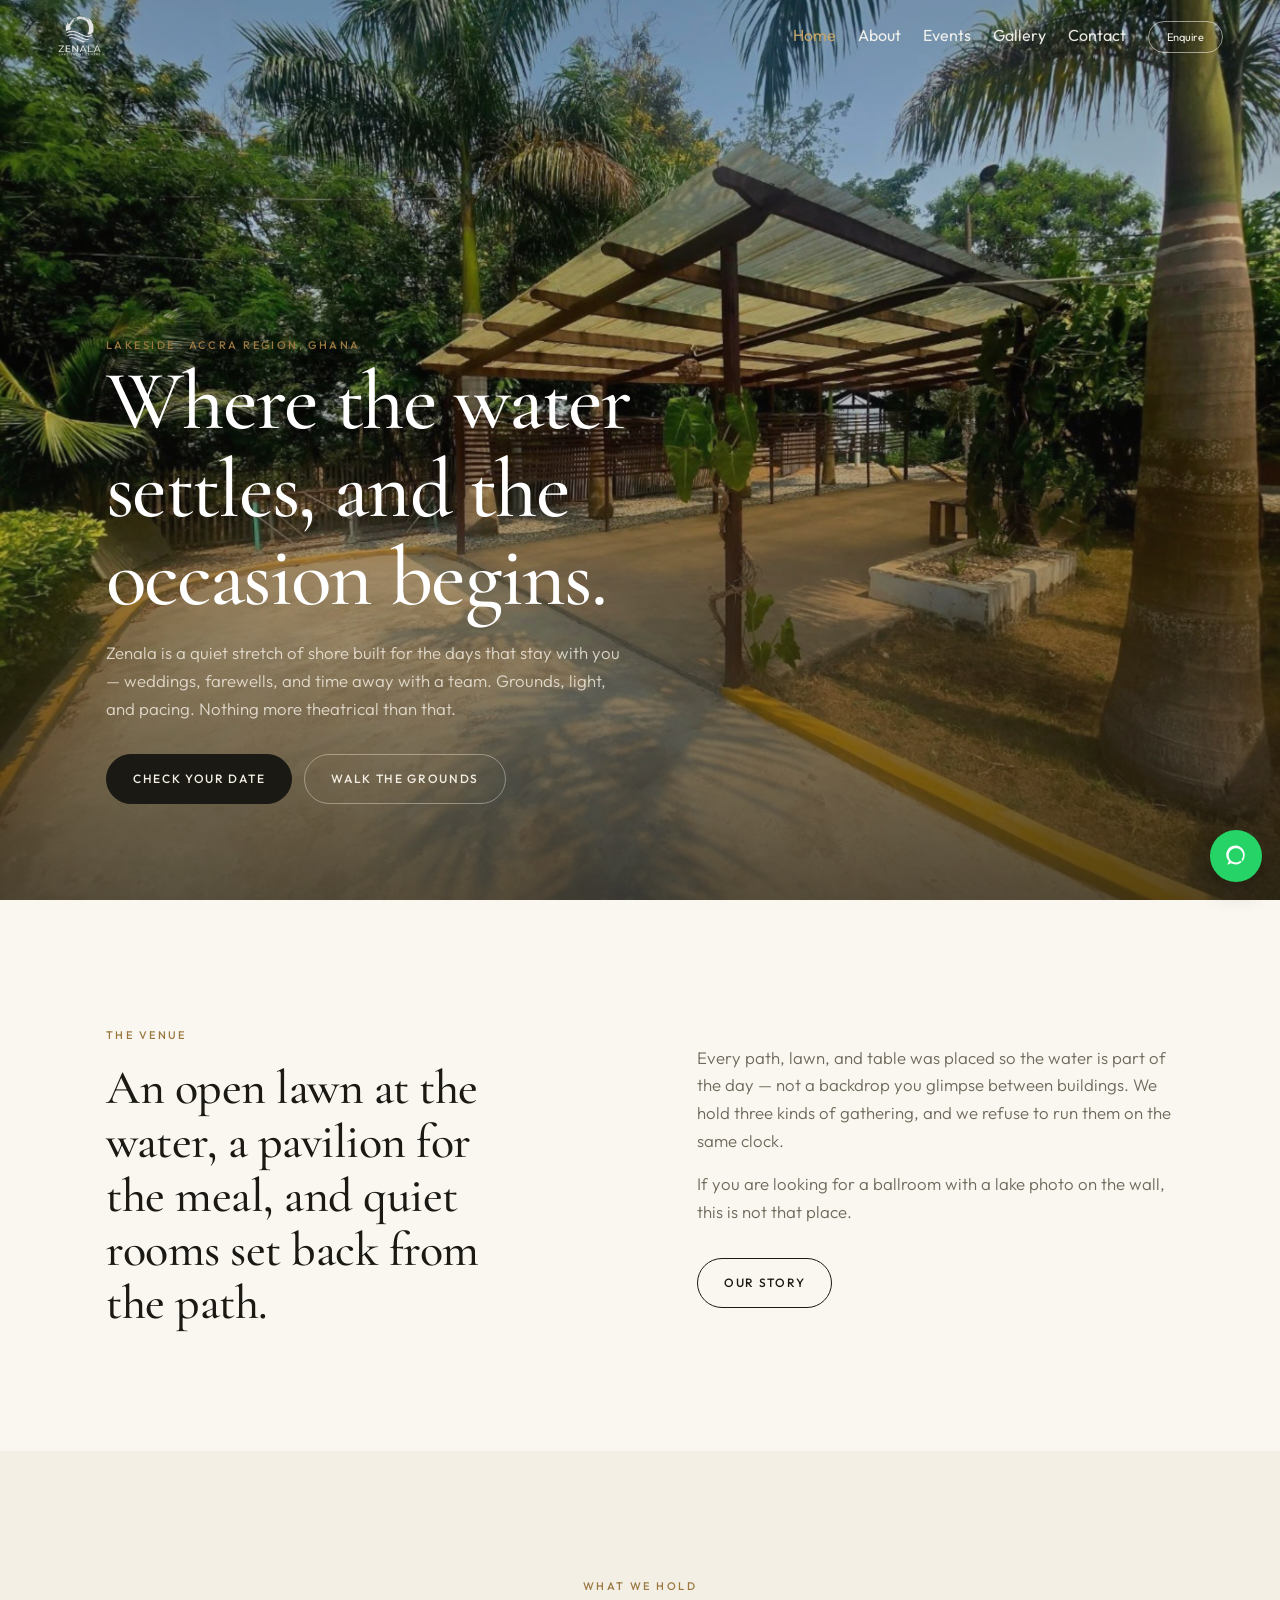
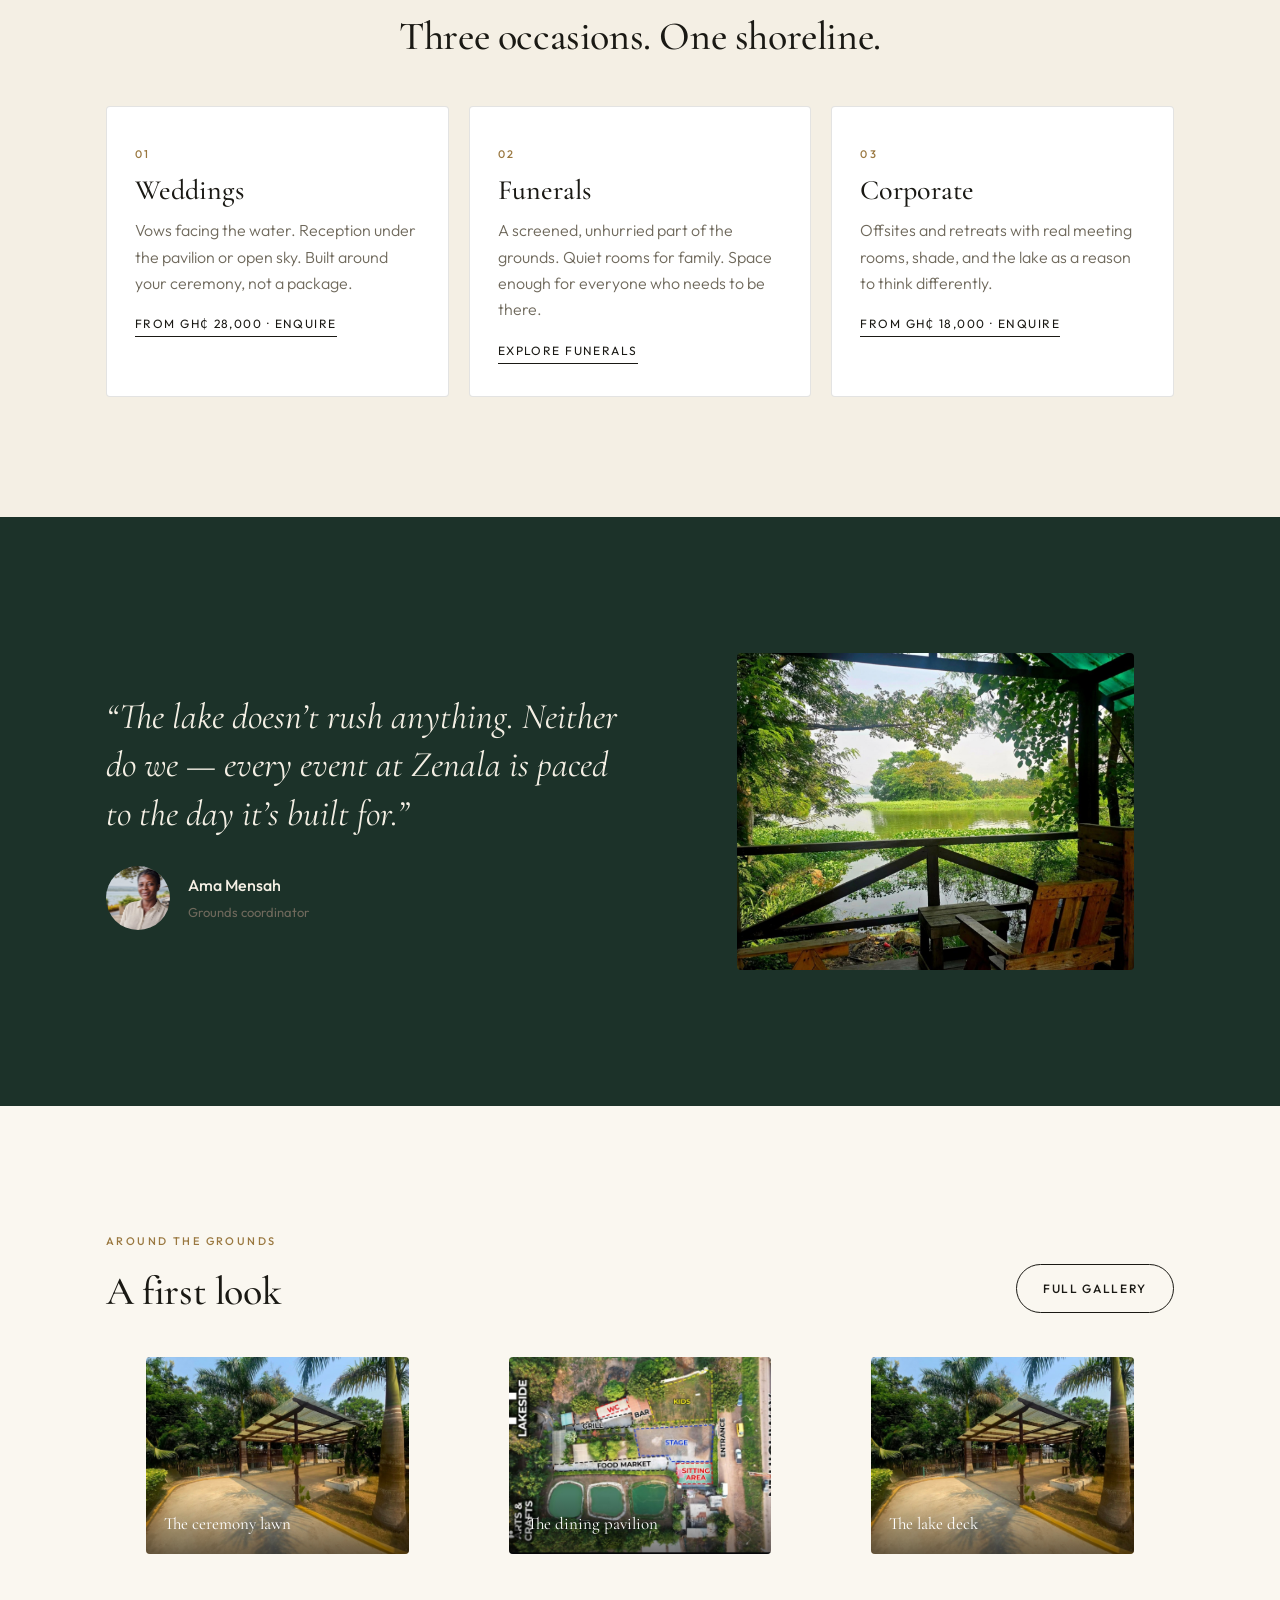
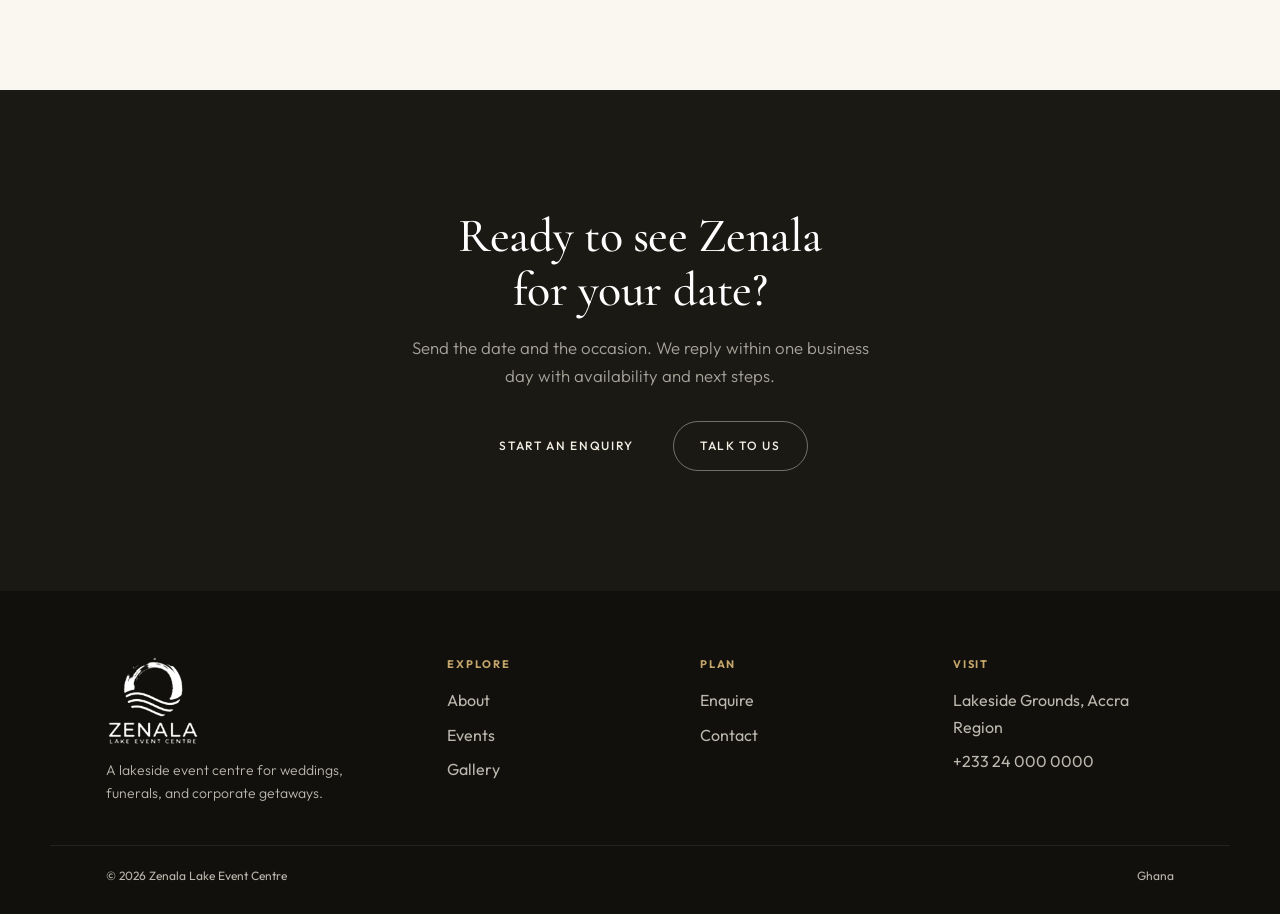
==== commit dbd4735f: "refactor: update web images with Zenala's real photographs" ====
--- a/index.html
+++ b/index.html
@@ -96,7 +96,7 @@
         </div>
       </div>
       <figure class="photo" style="aspect-ratio:5/4">
-        <img src="images/evening.jpg" alt="Lanterns on the lake at dusk">
+        <img src="images/lakeside.jpg" alt="Lanterns on the lake at dusk">
       </figure>
     </div>
   </section>
@@ -112,15 +112,15 @@
       </div>
       <div class="grid-3">
         <figure class="photo" data-full="images/lawn.jpg">
-          <img src="images/lawn.jpg" alt="Ceremony lawn">
+          <img src="images/hero.jpg" alt="Ceremony lawn">
           <figcaption>The ceremony lawn</figcaption>
         </figure>
         <figure class="photo" data-full="images/pavilion.jpg">
-          <img src="images/pavilion.jpg" alt="Dining pavilion">
+          <img src="images/birdview.jpg" alt="Dining pavilion">
           <figcaption>The dining pavilion</figcaption>
         </figure>
         <figure class="photo" data-full="images/deck.jpg">
-          <img src="images/deck.jpg" alt="Lake deck">
+          <img src="images/hero.jpg" alt="Lake deck">
           <figcaption>The lake deck</figcaption>
         </figure>
       </div>
